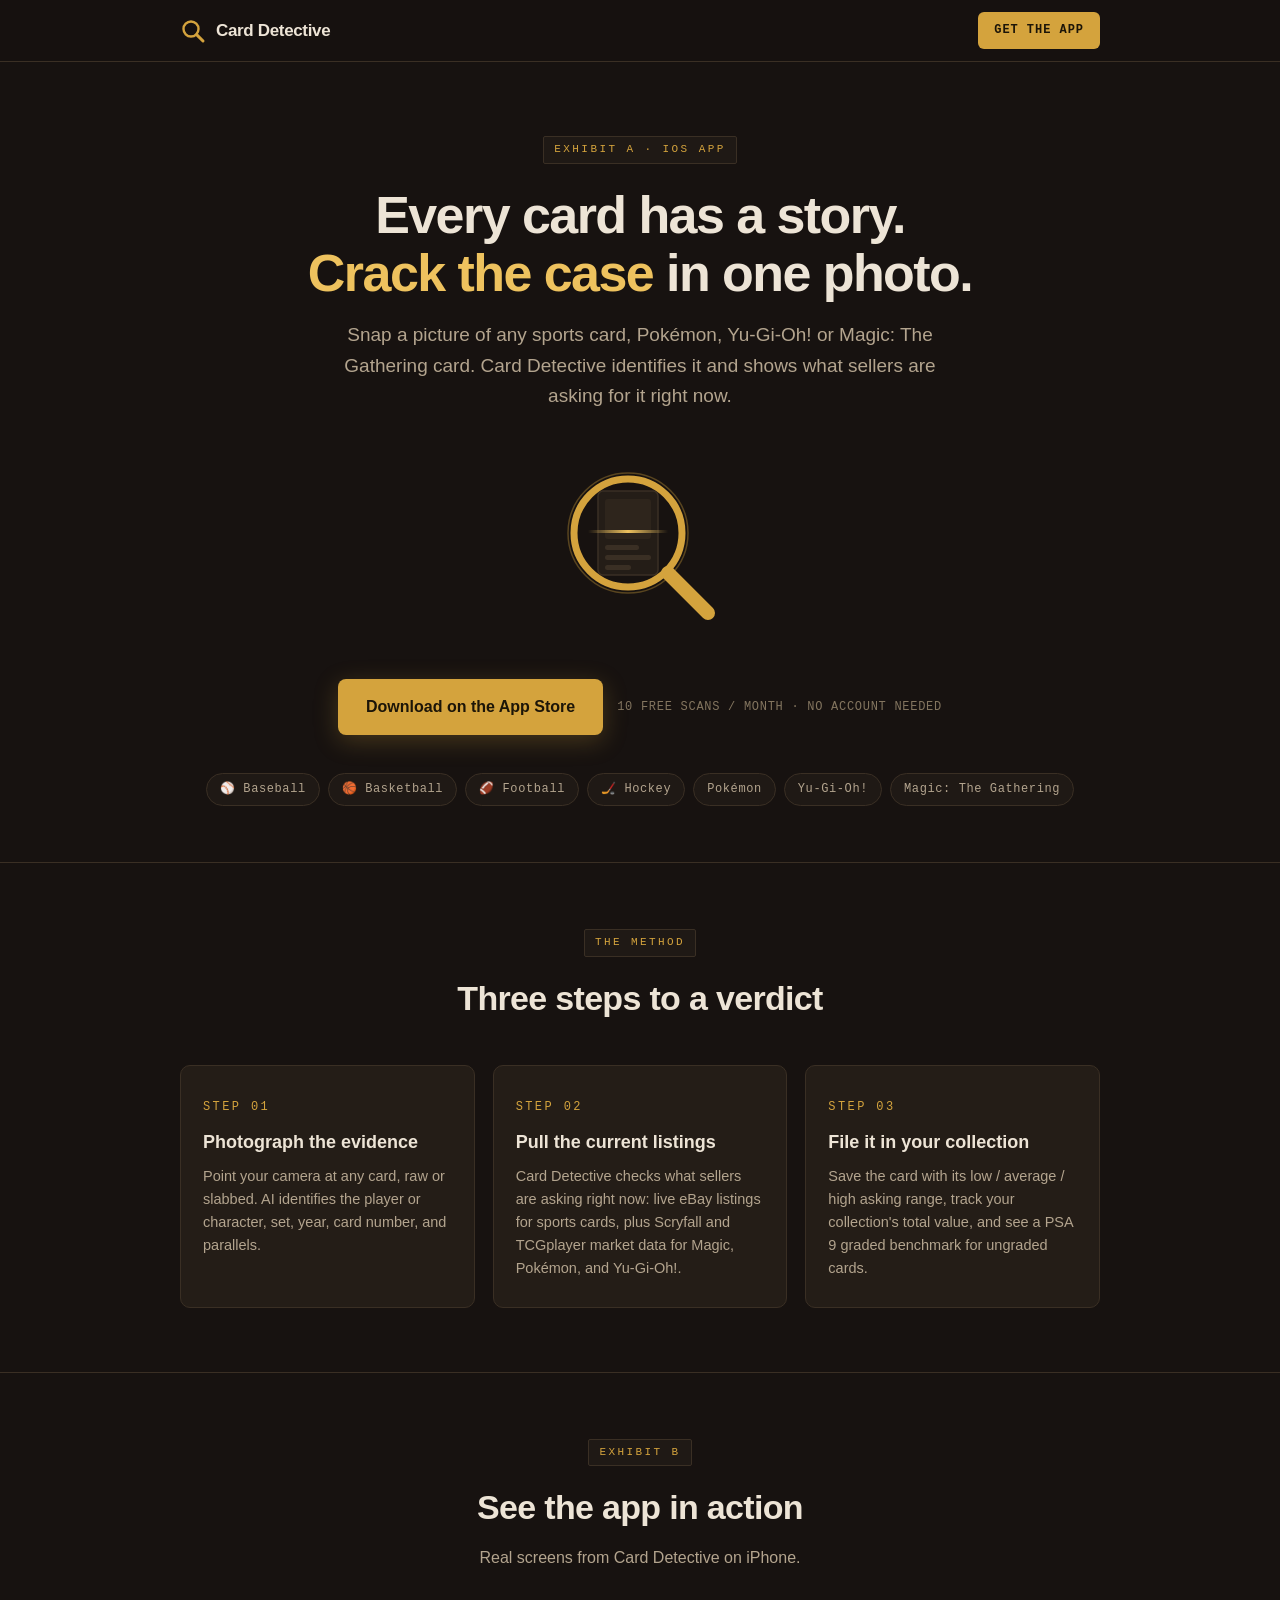
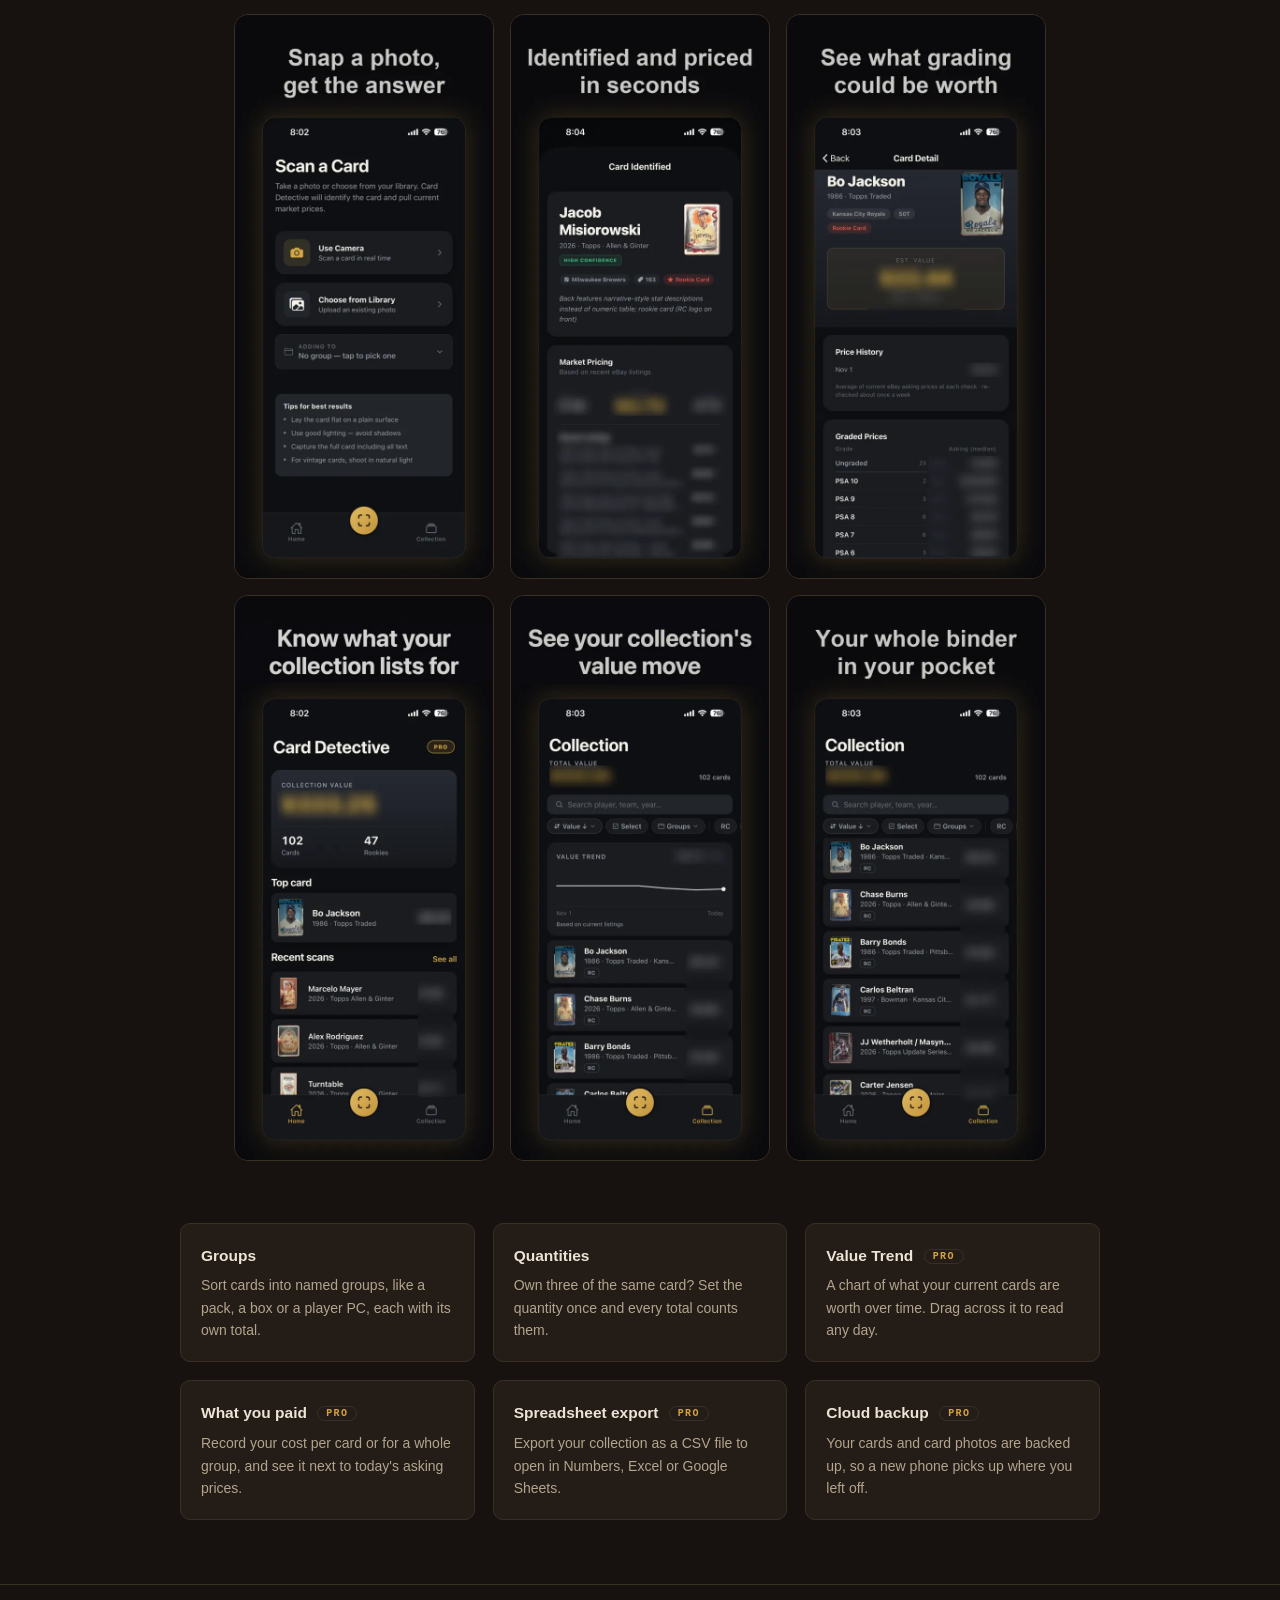
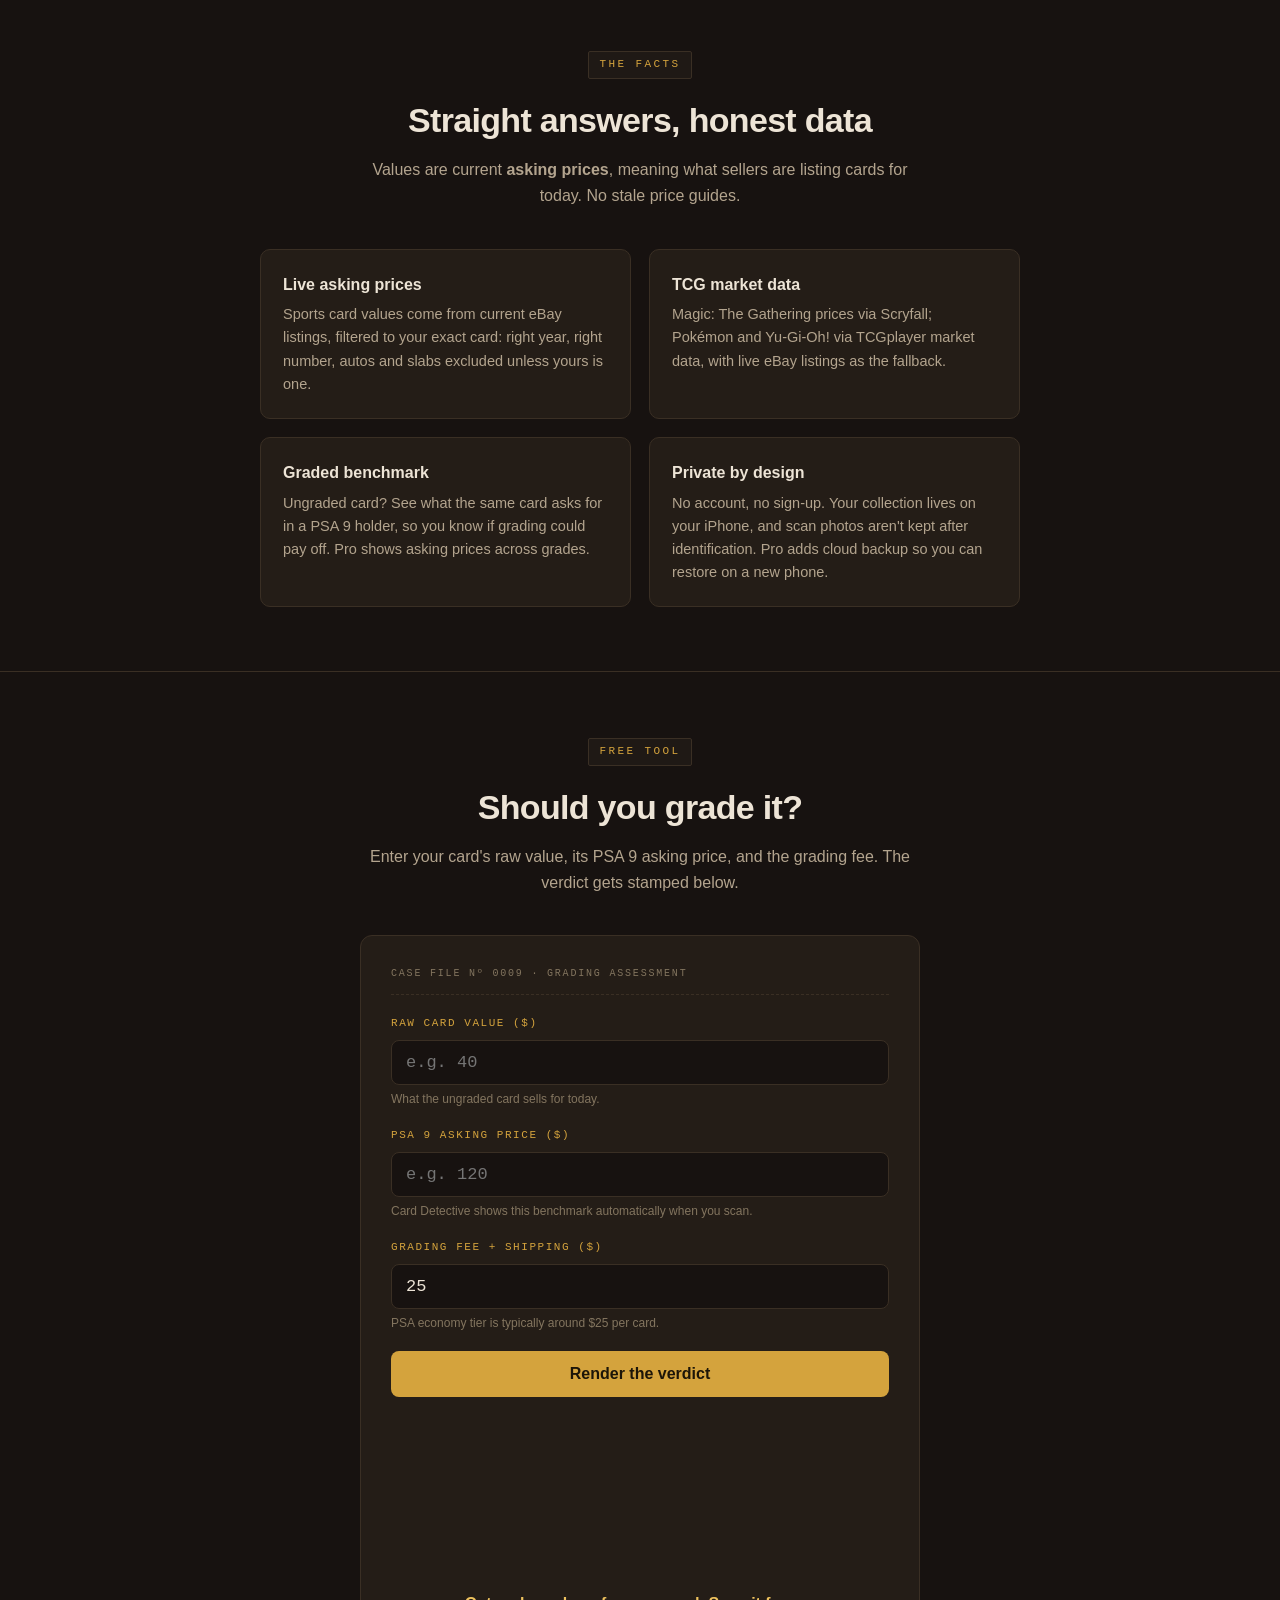
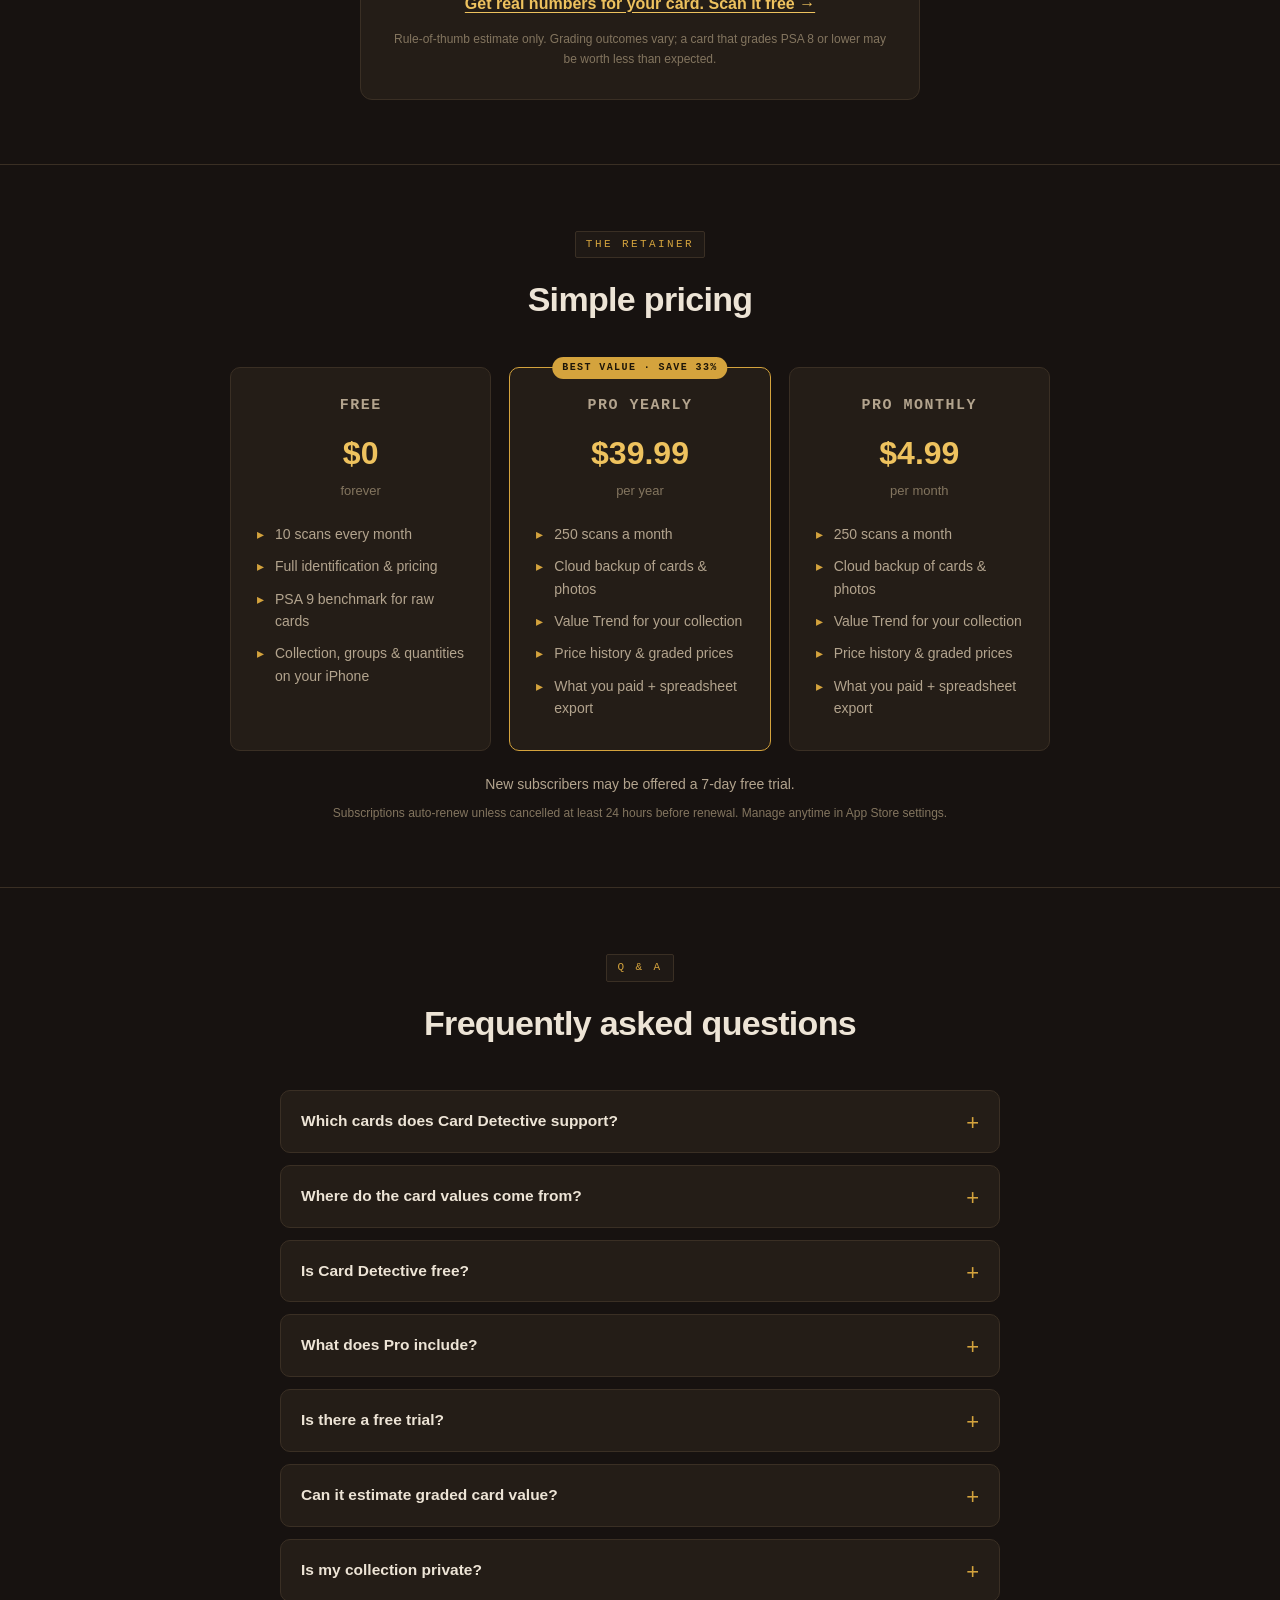
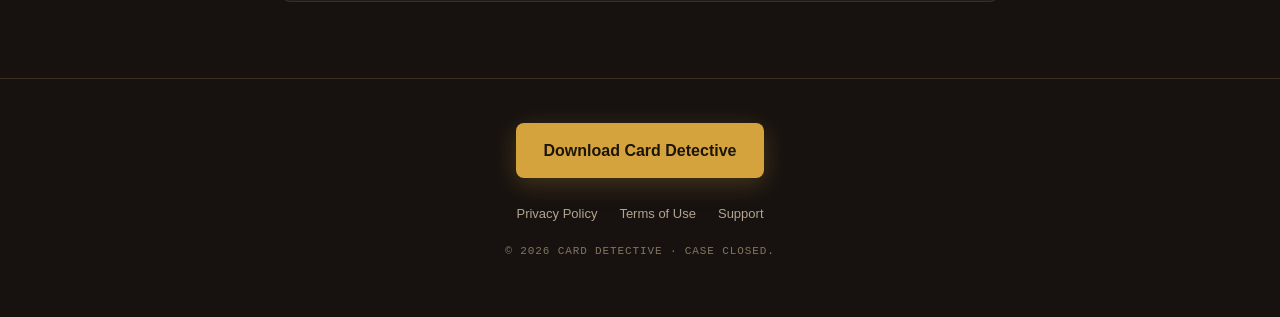
==== index.html @ 96370fd0 "Move to carddetective.app: CNAME, robots.txt, sitemap, support + privacy pages under /support/ and /" ====
<!DOCTYPE html>
<html lang="en">
<head>
<meta charset="UTF-8">
<meta name="viewport" content="width=device-width, initial-scale=1.0">
<title>Card Detective: Scan &amp; Price Sports Cards, Pokémon, Yu-Gi-Oh! &amp; Magic | iOS</title>
<meta name="description" content="Card Detective identifies baseball, basketball, football, hockey, Pokémon, Yu-Gi-Oh! and Magic: The Gathering cards from one photo and shows current eBay asking prices. 10 free scans a month on iOS.">
<link rel="canonical" href="https://carddetective.app/">
<meta name="apple-itunes-app" content="app-id=6766113008">
<meta name="theme-color" content="#171210">
<link rel="icon" href="favicon.svg" type="image/svg+xml">
<link rel="apple-touch-icon" href="apple-touch-icon.png">

<meta property="og:type" content="website">
<meta property="og:title" content="Card Detective: Every card has a story. Crack the case.">
<meta property="og:description" content="Snap a photo. Identify the card. See current asking prices from live eBay listings for sports cards, Pokémon, Yu-Gi-Oh! and Magic: The Gathering.">
<meta property="og:url" content="https://carddetective.app/">
<meta property="og:site_name" content="Card Detective">
<meta property="og:image" content="https://carddetective.app/og.png">
<meta property="og:image:width" content="1200">
<meta property="og:image:height" content="630">
<meta property="og:image:alt" content="Card Detective: snap a card, see what it's worth">
<meta name="twitter:card" content="summary_large_image">
<meta name="twitter:image" content="https://carddetective.app/og.png">
<meta name="twitter:title" content="Card Detective: Scan &amp; Price Trading Cards on iOS">
<meta name="twitter:description" content="Identify sports cards, Pokémon, Yu-Gi-Oh! and Magic cards from a photo and see current eBay asking prices. 10 free scans a month.">
<meta name="twitter:url" content="https://carddetective.app/">

<script type="application/ld+json">
{
  "@context": "https://schema.org",
  "@type": "MobileApplication",
  "name": "Card Detective",
  "operatingSystem": "iOS 15.1 or later",
  "applicationCategory": "UtilitiesApplication",
  "image": "https://carddetective.app/og.png",
  "screenshot": [
    "https://carddetective.app/img/scan.webp",
    "https://carddetective.app/img/result.webp",
    "https://carddetective.app/img/collection.webp"
  ],
  "description": "Card Detective identifies sports cards (baseball, basketball, football, hockey), Pokémon, Yu-Gi-Oh! and Magic: The Gathering cards from a photo and shows current asking prices from live eBay listings and TCG market data.",
  "url": "https://carddetective.app/",
  "installUrl": "https://apps.apple.com/app/apple-store/id6766113008",
  "offers": [
    {
      "@type": "Offer",
      "name": "Free",
      "price": "0",
      "priceCurrency": "USD",
      "description": "10 free card scans every month"
    },
    {
      "@type": "Offer",
      "name": "Card Detective Pro Monthly",
      "price": "4.99",
      "priceCurrency": "USD",
      "description": "250 scans a month, cloud backup, Value Trend, price history and graded prices, price paid tracking and spreadsheet export"
    },
    {
      "@type": "Offer",
      "name": "Card Detective Pro Yearly",
      "price": "39.99",
      "priceCurrency": "USD",
      "description": "250 scans a month, cloud backup, Value Trend, price history and graded prices, price paid tracking and spreadsheet export"
    }
  ]
}
</script>
<script type="application/ld+json">
{
  "@context": "https://schema.org",
  "@type": "FAQPage",
  "mainEntity": [
    {
      "@type": "Question",
      "name": "Which cards does Card Detective support?",
      "acceptedAnswer": {
        "@type": "Answer",
        "text": "Card Detective identifies baseball, basketball, football, and hockey cards, plus Pokémon, Yu-Gi-Oh!, and Magic: The Gathering."
      }
    },
    {
      "@type": "Question",
      "name": "Where do the card values come from?",
      "acceptedAnswer": {
        "@type": "Answer",
        "text": "Values are based on current asking prices, not sold prices. Sports cards are priced from live eBay listings. Magic: The Gathering uses Scryfall market data, and Pokémon and Yu-Gi-Oh! use TCGplayer market data, with eBay listings as the fallback."
      }
    },
    {
      "@type": "Question",
      "name": "Is Card Detective free?",
      "acceptedAnswer": {
        "@type": "Answer",
        "text": "Yes. Card Detective is free to download and includes 10 scans every month, with no account needed. Card Detective Pro is $4.99/month or $39.99/year."
      }
    },
    {
      "@type": "Question",
      "name": "What does Pro include?",
      "acceptedAnswer": {
        "@type": "Answer",
        "text": "250 scans a month, cloud backup of your collection and card photos, a Value Trend chart for your collection, price history and graded prices for each card, tracking what you paid, and exporting your collection as a spreadsheet."
      }
    },
    {
      "@type": "Question",
      "name": "Is there a free trial?",
      "acceptedAnswer": {
        "@type": "Answer",
        "text": "New subscribers may be offered a 7-day free trial of Pro. If you're eligible, the upgrade screen shows it. Cancel before the trial ends and you won't be charged."
      }
    },
    {
      "@type": "Question",
      "name": "Can it estimate graded card value?",
      "acceptedAnswer": {
        "@type": "Answer",
        "text": "Yes. For ungraded cards, Card Detective also shows a PSA 9 graded benchmark based on current eBay asking prices for the same card in a PSA 9 holder, so you can judge whether grading is worth it."
      }
    },
    {
      "@type": "Question",
      "name": "Is my collection private?",
      "acceptedAnswer": {
        "@type": "Answer",
        "text": "There's no account or sign-up, and your collection is stored on your iPhone. Photos you scan are sent to our server to identify the card and aren't kept afterwards, unless you back up your collection with Pro."
      }
    }
  ]
}
</script>

<style>
  :root {
    --bg: #171210;
    --bg-raised: #1f1915;
    --bg-card: #241d17;
    --border: #3a2f24;
    --ink: #ede4d6;
    --ink-dim: #b3a48e;
    --ink-mute: #83755f;
    --gold: #d4a33d;
    --gold-bright: #eec25e;
    --gold-dim: rgba(212, 163, 61, 0.14);
    --red-stamp: #c8503c;
    --green-stamp: #6fae6a;
    --mono: "SF Mono", "Menlo", "Consolas", "Liberation Mono", monospace;
    --serifish: -apple-system, BlinkMacSystemFont, "Segoe UI", Roboto, Helvetica, Arial, sans-serif;
  }
  * { margin: 0; padding: 0; box-sizing: border-box; }
  html { scroll-behavior: smooth; }
  @media (prefers-reduced-motion: reduce) {
    html { scroll-behavior: auto; }
    *, *::before, *::after { animation: none !important; transition: none !important; }
  }
  body {
    background: var(--bg);
    color: var(--ink);
    font-family: var(--serifish);
    line-height: 1.6;
    -webkit-font-smoothing: antialiased;
  }
  a:focus-visible, button:focus-visible, input:focus-visible, select:focus-visible {
    outline: 3px solid var(--gold-bright);
    outline-offset: 3px;
    border-radius: 4px;
  }
  .wrap { max-width: 960px; margin: 0 auto; padding: 0 20px; }

  /* ── Evidence tags (monospace labels) ── */
  .evidence-tag {
    font-family: var(--mono);
    font-size: 11px;
    letter-spacing: 0.22em;
    text-transform: uppercase;
    color: var(--gold);
    border: 1px solid var(--border);
    background: var(--bg-raised);
    padding: 4px 10px;
    display: inline-block;
    border-radius: 2px;
  }

  /* ── Nav ── */
  nav {
    position: sticky; top: 0; z-index: 50;
    background: rgba(23, 18, 16, 0.92);
    backdrop-filter: blur(8px);
    border-bottom: 1px solid var(--border);
  }
  .nav-inner { display: flex; align-items: center; justify-content: space-between; padding: 12px 20px; max-width: 960px; margin: 0 auto; }
  .brand { display: flex; align-items: center; gap: 10px; font-weight: 800; letter-spacing: -0.02em; color: var(--ink); text-decoration: none; font-size: 17px; }
  .brand svg { flex: none; }
  .nav-cta {
    font-family: var(--mono); font-size: 12px; letter-spacing: 0.08em;
    background: var(--gold); color: #1c1508; text-decoration: none;
    padding: 9px 16px; border-radius: 6px; font-weight: 700;
  }
  .nav-cta:hover { background: var(--gold-bright); }

  /* ── Hero ── */
  header.hero { padding: 72px 0 56px; text-align: center; position: relative; overflow: hidden; }
  .hero .evidence-tag { margin-bottom: 22px; }
  .hero h1 {
    font-size: clamp(30px, 5.5vw, 52px);
    font-weight: 800; letter-spacing: -0.03em; line-height: 1.12;
    max-width: 720px; margin: 0 auto 18px;
  }
  .hero h1 em { font-style: normal; color: var(--gold-bright); }
  .hero p.lede { color: var(--ink-dim); font-size: clamp(16px, 2.2vw, 19px); max-width: 620px; margin: 0 auto 34px; }

  /* Magnifier + scan-line */
  .magnifier { margin: 8px auto 34px; width: 200px; height: 200px; position: relative; }
  .scan-line { animation: scan 2.6s ease-in-out infinite; }
  @keyframes scan {
    0%, 100% { transform: translateY(-38px); opacity: 0.35; }
    50%      { transform: translateY(38px);  opacity: 1; }
  }

  .cta-row { display: flex; gap: 14px; justify-content: center; flex-wrap: wrap; align-items: center; }
  .btn-primary {
    background: var(--gold); color: #1c1508; text-decoration: none; font-weight: 800;
    padding: 15px 28px; border-radius: 8px; font-size: 16px;
    box-shadow: 0 6px 24px rgba(212, 163, 61, 0.25);
  }
  .btn-primary:hover { background: var(--gold-bright); }
  .free-note { font-family: var(--mono); font-size: 12px; color: var(--ink-mute); letter-spacing: 0.06em; }

  /* Coverage chips */
  .chips { display: flex; flex-wrap: wrap; gap: 8px; justify-content: center; margin-top: 38px; }
  .chip {
    font-family: var(--mono); font-size: 12px; letter-spacing: 0.05em;
    color: var(--ink-dim); border: 1px solid var(--border); background: var(--bg-raised);
    padding: 6px 13px; border-radius: 999px;
  }

  /* ── Sections ── */
  section { padding: 64px 0; border-top: 1px solid var(--border); }
  .sec-head { text-align: center; margin-bottom: 40px; }
  .sec-head h2 { font-size: clamp(24px, 3.6vw, 34px); letter-spacing: -0.02em; font-weight: 800; margin-top: 14px; }
  .sec-head p { color: var(--ink-dim); max-width: 560px; margin: 10px auto 0; }

  .steps { display: grid; grid-template-columns: repeat(3, 1fr); gap: 18px; }
  .step {
    background: var(--bg-card); border: 1px solid var(--border); border-radius: 10px; padding: 26px 22px;
  }
  .step .num { font-family: var(--mono); color: var(--gold); font-size: 12px; letter-spacing: 0.2em; }
  .step h3 { margin: 10px 0 8px; font-size: 18px; }
  .step p { color: var(--ink-dim); font-size: 14.5px; }
  @media (max-width: 720px) { .steps { grid-template-columns: 1fr; } }

  .facts { display: grid; grid-template-columns: repeat(2, 1fr); gap: 18px; max-width: 760px; margin: 0 auto; }
  .fact { background: var(--bg-card); border: 1px solid var(--border); border-radius: 10px; padding: 22px; }
  .fact h3 { font-size: 16px; margin-bottom: 6px; }
  .fact p { color: var(--ink-dim); font-size: 14.5px; }
  @media (max-width: 640px) { .facts { grid-template-columns: 1fr; } }

  /* ── Calculator ── */
  .calc {
    max-width: 560px; margin: 0 auto; background: var(--bg-card);
    border: 1px solid var(--border); border-radius: 12px; padding: 30px;
    position: relative;
  }
  .calc::before {
    content: "CASE FILE Nº 0009 · GRADING ASSESSMENT";
    font-family: var(--mono); font-size: 10px; letter-spacing: 0.18em; color: var(--ink-mute);
    display: block; margin-bottom: 20px; border-bottom: 1px dashed var(--border); padding-bottom: 12px;
  }
  .field { margin-bottom: 18px; }
  .field label { display: block; font-family: var(--mono); font-size: 11px; letter-spacing: 0.14em; text-transform: uppercase; color: var(--gold); margin-bottom: 7px; }
  .field input {
    width: 100%; background: var(--bg); border: 1px solid var(--border); color: var(--ink);
    font-size: 17px; padding: 12px 14px; border-radius: 8px; font-family: var(--mono);
  }
  .field .hint { font-size: 12px; color: var(--ink-mute); margin-top: 5px; }
  .calc button {
    width: 100%; background: var(--gold); color: #1c1508; border: none; font-weight: 800;
    font-size: 16px; padding: 14px; border-radius: 8px; cursor: pointer; font-family: var(--serifish);
  }
  .calc button:hover { background: var(--gold-bright); }

  /* Stamped verdict */
  .verdict-zone { min-height: 150px; display: flex; flex-direction: column; align-items: center; justify-content: center; margin-top: 22px; }
  .stamp {
    font-family: var(--mono); font-weight: 700; text-transform: uppercase; letter-spacing: 0.14em;
    font-size: clamp(20px, 4vw, 28px); padding: 12px 26px;
    border: 4px double currentColor; border-radius: 6px;
    transform: rotate(-6deg);
    animation: stamp-in 0.28s cubic-bezier(0.2, 1.6, 0.4, 1) both;
    mix-blend-mode: screen;
  }
  @keyframes stamp-in {
    from { transform: rotate(-6deg) scale(2.4); opacity: 0; }
    to   { transform: rotate(-6deg) scale(1);   opacity: 1; }
  }
  .stamp.grade   { color: var(--green-stamp); }
  .stamp.skip    { color: var(--red-stamp); }
  .stamp.tossup  { color: var(--gold-bright); }
  .verdict-detail { margin-top: 16px; color: var(--ink-dim); font-size: 14px; text-align: center; max-width: 400px; }
  .calc-cta { margin-top: 22px; text-align: center; }
  .calc-cta a { color: var(--gold-bright); font-weight: 700; text-decoration: underline; text-underline-offset: 3px; }
  .calc-note { font-size: 12px; color: var(--ink-mute); text-align: center; margin-top: 14px; }

  /* ── Pricing ── */
  .plans { display: grid; grid-template-columns: repeat(3, 1fr); gap: 18px; max-width: 820px; margin: 0 auto; }
  .plan { background: var(--bg-card); border: 1px solid var(--border); border-radius: 10px; padding: 26px 22px; text-align: center; position: relative; }
  .plan.best { border-color: var(--gold); }
  .plan .badge {
    position: absolute; top: -11px; left: 50%; transform: translateX(-50%);
    background: var(--gold); color: #1c1508; font-family: var(--mono); font-size: 10px; font-weight: 700;
    letter-spacing: 0.14em; padding: 3px 10px; border-radius: 999px; white-space: nowrap;
  }
  .plan h3 { font-size: 15px; font-family: var(--mono); letter-spacing: 0.1em; text-transform: uppercase; color: var(--ink-dim); }
  .plan .price { font-size: 32px; font-weight: 800; color: var(--gold-bright); margin: 10px 0 2px; }
  .plan .per { color: var(--ink-mute); font-size: 13px; }
  .plan ul { list-style: none; margin-top: 16px; text-align: left; }
  .plan li { color: var(--ink-dim); font-size: 14px; padding: 5px 0 5px 22px; position: relative; }
  .plan li::before { content: "▸"; color: var(--gold); position: absolute; left: 4px; }
  @media (max-width: 720px) { .plans { grid-template-columns: 1fr; } }
  .pricing-legal { text-align: center; color: var(--ink-mute); font-size: 12px; margin-top: 22px; }

  /* ── FAQ ── */
  .faq { max-width: 720px; margin: 0 auto; }
  .faq details { border: 1px solid var(--border); background: var(--bg-card); border-radius: 10px; margin-bottom: 12px; }
  .faq summary { cursor: pointer; padding: 18px 20px; font-weight: 700; font-size: 15.5px; list-style: none; position: relative; padding-right: 44px; }
  .faq summary::-webkit-details-marker { display: none; }
  .faq summary::after { content: "+"; position: absolute; right: 20px; top: 14px; color: var(--gold); font-size: 22px; font-weight: 400; }
  .faq details[open] summary::after { content: "–"; }
  .faq .a { padding: 0 20px 18px; color: var(--ink-dim); font-size: 14.5px; }

  /* ── Screenshots ── */
  .shots {
    display: flex; gap: 16px; overflow-x: auto; scroll-snap-type: x mandatory;
    padding: 4px 20px 18px; margin: 0 -20px; -webkit-overflow-scrolling: touch;
  }
  .shots figure { flex: 0 0 auto; width: 220px; scroll-snap-align: center; margin: 0; }
  .shots img { width: 220px; height: auto; aspect-ratio: 552 / 1200; display: block; border-radius: 14px; border: 1px solid var(--border); background: #0a0a0d; }
  @media (min-width: 960px) { .shots { justify-content: center; flex-wrap: wrap; overflow: visible; } .shots figure { width: 260px; } .shots img { width: 260px; } }
  .scroll-hint { text-align: center; font-family: var(--mono); font-size: 11px; color: var(--ink-mute); letter-spacing: 0.08em; margin-top: 4px; }
  @media (min-width: 960px) { .scroll-hint { display: none; } }

  .features { display: grid; grid-template-columns: repeat(3, 1fr); gap: 18px; margin-top: 44px; }
  .feature { background: var(--bg-card); border: 1px solid var(--border); border-radius: 10px; padding: 20px; }
  .feature h3 { font-size: 15.5px; margin-bottom: 6px; }
  .feature p { color: var(--ink-dim); font-size: 14px; }
  .feature .tier { font-family: var(--mono); font-size: 10px; letter-spacing: 0.14em; color: var(--gold); border: 1px solid var(--border); border-radius: 999px; padding: 1px 8px; margin-left: 6px; vertical-align: 2px; }
  @media (max-width: 820px) { .features { grid-template-columns: 1fr 1fr; } }
  @media (max-width: 560px) { .features { grid-template-columns: 1fr; } }

  /* ── Footer ── */
  footer { border-top: 1px solid var(--border); padding: 44px 0 56px; text-align: center; }
  footer .cta-row { margin-bottom: 26px; }
  .foot-links { display: flex; gap: 22px; justify-content: center; flex-wrap: wrap; margin-bottom: 18px; }
  .foot-links a { color: var(--ink-dim); font-size: 13px; text-decoration: none; }
  .foot-links a:hover { color: var(--gold-bright); text-decoration: underline; }
  .copyright { font-family: var(--mono); font-size: 11px; color: var(--ink-mute); letter-spacing: 0.08em; }
</style>
</head>
<body>

<nav aria-label="Main">
  <div class="nav-inner">
    <a class="brand" href="#top" aria-label="Card Detective home">
      <svg width="26" height="26" viewBox="0 0 26 26" fill="none" aria-hidden="true">
        <circle cx="11" cy="11" r="7.5" stroke="#d4a33d" stroke-width="2.4"/>
        <line x1="16.6" y1="16.6" x2="23" y2="23" stroke="#d4a33d" stroke-width="3" stroke-linecap="round"/>
      </svg>
      Card Detective
    </a>
    <a class="nav-cta" href="https://apps.apple.com/app/apple-store/id6766113008?pt=128860059&amp;ct=web_nav&amp;mt=8">GET THE APP</a>
  </div>
</nav>

<header class="hero" id="top">
  <div class="wrap">
    <span class="evidence-tag">Exhibit A · iOS App</span>
    <h1>Every card has a story.<br><em>Crack the case</em> in one photo.</h1>
    <p class="lede">Snap a picture of any sports card, Pokémon, Yu-Gi-Oh! or Magic: The Gathering card. Card Detective identifies it and shows what sellers are asking for it right now.</p>

    <div class="magnifier" role="img" aria-label="Gold magnifying glass scanning a trading card">
      <svg width="200" height="200" viewBox="0 0 200 200" fill="none" aria-hidden="true">
        <defs>
          <clipPath id="lens"><circle cx="88" cy="88" r="54"/></clipPath>
          <linearGradient id="scanGrad" x1="0" y1="0" x2="1" y2="0">
            <stop offset="0" stop-color="#eec25e" stop-opacity="0"/>
            <stop offset="0.5" stop-color="#eec25e"/>
            <stop offset="1" stop-color="#eec25e" stop-opacity="0"/>
          </linearGradient>
        </defs>
        <!-- card silhouette inside lens -->
        <g clip-path="url(#lens)">
          <rect x="58" y="46" width="60" height="84" rx="5" fill="#241d17" stroke="#3a2f24" stroke-width="1.5"/>
          <rect x="65" y="54" width="46" height="40" rx="3" fill="#2e251c"/>
          <rect x="65" y="100" width="34" height="5" rx="2.5" fill="#3a2f24"/>
          <rect x="65" y="110" width="46" height="5" rx="2.5" fill="#3a2f24"/>
          <rect x="65" y="120" width="26" height="5" rx="2.5" fill="#3a2f24"/>
          <!-- animated scan line -->
          <g class="scan-line"><rect x="48" y="85" width="80" height="3" fill="url(#scanGrad)"/></g>
        </g>
        <!-- lens ring + handle -->
        <circle cx="88" cy="88" r="54" stroke="#d4a33d" stroke-width="7"/>
        <circle cx="88" cy="88" r="60" stroke="#d4a33d" stroke-width="1.5" opacity="0.35"/>
        <line x1="128" y1="128" x2="168" y2="168" stroke="#d4a33d" stroke-width="14" stroke-linecap="round"/>
      </svg>
    </div>

    <div class="cta-row">
      <a class="btn-primary" href="https://apps.apple.com/app/apple-store/id6766113008?pt=128860059&amp;ct=web_hero&amp;mt=8">Download on the App Store</a>
      <span class="free-note">10 FREE SCANS / MONTH · NO ACCOUNT NEEDED</span>
    </div>

    <div class="chips" aria-label="Supported card types">
      <span class="chip">⚾ Baseball</span>
      <span class="chip">🏀 Basketball</span>
      <span class="chip">🏈 Football</span>
      <span class="chip">🏒 Hockey</span>
      <span class="chip">Pokémon</span>
      <span class="chip">Yu-Gi-Oh!</span>
      <span class="chip">Magic: The Gathering</span>
    </div>
  </div>
</header>

<section id="how" aria-labelledby="how-h">
  <div class="wrap">
    <div class="sec-head">
      <span class="evidence-tag">The Method</span>
      <h2 id="how-h">Three steps to a verdict</h2>
    </div>
    <div class="steps">
      <div class="step">
        <span class="num">STEP 01</span>
        <h3>Photograph the evidence</h3>
        <p>Point your camera at any card, raw or slabbed. AI identifies the player or character, set, year, card number, and parallels.</p>
      </div>
      <div class="step">
        <span class="num">STEP 02</span>
        <h3>Pull the current listings</h3>
        <p>Card Detective checks what sellers are asking right now: live eBay listings for sports cards, plus Scryfall and TCGplayer market data for Magic, Pokémon, and Yu-Gi-Oh!.</p>
      </div>
      <div class="step">
        <span class="num">STEP 03</span>
        <h3>File it in your collection</h3>
        <p>Save the card with its low / average / high asking range, track your collection's total value, and see a PSA 9 graded benchmark for ungraded cards.</p>
      </div>
    </div>
  </div>
</section>

<section id="app" aria-labelledby="app-h">
  <div class="wrap">
    <div class="sec-head">
      <span class="evidence-tag">Exhibit B</span>
      <h2 id="app-h">See the app in action</h2>
      <p>Real screens from Card Detective on iPhone.</p>
    </div>
    <div class="shots">
      <figure>
        <img src="img/scan.webp" width="552" height="1200" loading="lazy" decoding="async" alt="Card Detective camera screen: use camera or choose from library">
      </figure>
      <figure>
        <img src="img/result.webp" width="552" height="1200" loading="lazy" decoding="async" alt="Scan result showing the identified card with low, average and high asking prices">
      </figure>
      <figure>
        <img src="img/graded.webp" width="552" height="1200" loading="lazy" decoding="async" alt="Card detail with estimated value, price history and graded prices">
      </figure>
      <figure>
        <img src="img/home.webp" width="552" height="1200" loading="lazy" decoding="async" alt="Home screen with total collection value, top card and recent scans">
      </figure>
      <figure>
        <img src="img/value-trend.webp" width="552" height="1200" loading="lazy" decoding="async" alt="Collection screen with the Value Trend chart">
      </figure>
      <figure>
        <img src="img/collection.webp" width="552" height="1200" loading="lazy" decoding="async" alt="Collection list sorted by value with search and filter chips">
      </figure>
    </div>
    <p class="scroll-hint">SWIPE FOR MORE →</p>

    <div class="features">
      <div class="feature">
        <h3>Groups</h3>
        <p>Sort cards into named groups, like a pack, a box or a player PC, each with its own total.</p>
      </div>
      <div class="feature">
        <h3>Quantities</h3>
        <p>Own three of the same card? Set the quantity once and every total counts them.</p>
      </div>
      <div class="feature">
        <h3>Value Trend <span class="tier">PRO</span></h3>
        <p>A chart of what your current cards are worth over time. Drag across it to read any day.</p>
      </div>
      <div class="feature">
        <h3>What you paid <span class="tier">PRO</span></h3>
        <p>Record your cost per card or for a whole group, and see it next to today's asking prices.</p>
      </div>
      <div class="feature">
        <h3>Spreadsheet export <span class="tier">PRO</span></h3>
        <p>Export your collection as a CSV file to open in Numbers, Excel or Google Sheets.</p>
      </div>
      <div class="feature">
        <h3>Cloud backup <span class="tier">PRO</span></h3>
        <p>Your cards and card photos are backed up, so a new phone picks up where you left off.</p>
      </div>
    </div>
  </div>
</section>

<section id="evidence" aria-labelledby="ev-h">
  <div class="wrap">
    <div class="sec-head">
      <span class="evidence-tag">The Facts</span>
      <h2 id="ev-h">Straight answers, honest data</h2>
      <p>Values are current <strong>asking prices</strong>, meaning what sellers are listing cards for today. No stale price guides.</p>
    </div>
    <div class="facts">
      <div class="fact">
        <h3>Live asking prices</h3>
        <p>Sports card values come from current eBay listings, filtered to your exact card: right year, right number, autos and slabs excluded unless yours is one.</p>
      </div>
      <div class="fact">
        <h3>TCG market data</h3>
        <p>Magic: The Gathering prices via Scryfall; Pokémon and Yu-Gi-Oh! via TCGplayer market data, with live eBay listings as the fallback.</p>
      </div>
      <div class="fact">
        <h3>Graded benchmark</h3>
        <p>Ungraded card? See what the same card asks for in a PSA 9 holder, so you know if grading could pay off. Pro shows asking prices across grades.</p>
      </div>
      <div class="fact">
        <h3>Private by design</h3>
        <p>No account, no sign-up. Your collection lives on your iPhone, and scan photos aren't kept after identification. Pro adds cloud backup so you can restore on a new phone.</p>
      </div>
    </div>
  </div>
</section>

<section id="grade-tool" aria-labelledby="grade-h">
  <div class="wrap">
    <div class="sec-head">
      <span class="evidence-tag">Free Tool</span>
      <h2 id="grade-h">Should you grade it?</h2>
      <p>Enter your card's raw value, its PSA 9 asking price, and the grading fee. The verdict gets stamped below.</p>
    </div>
    <form class="calc" id="calcForm" novalidate>
      <div class="field">
        <label for="rawValue">Raw card value ($)</label>
        <input type="number" id="rawValue" inputmode="decimal" min="0" step="0.01" placeholder="e.g. 40" required>
        <p class="hint">What the ungraded card sells for today.</p>
      </div>
      <div class="field">
        <label for="gradedValue">PSA 9 asking price ($)</label>
        <input type="number" id="gradedValue" inputmode="decimal" min="0" step="0.01" placeholder="e.g. 120" required>
        <p class="hint">Card Detective shows this benchmark automatically when you scan.</p>
      </div>
      <div class="field">
        <label for="gradingCost">Grading fee + shipping ($)</label>
        <input type="number" id="gradingCost" inputmode="decimal" min="0" step="0.01" value="25">
        <p class="hint">PSA economy tier is typically around $25 per card.</p>
      </div>
      <button type="submit">Render the verdict</button>
      <div class="verdict-zone" id="verdictZone" aria-live="polite"></div>
      <div class="calc-cta">
        <a href="https://apps.apple.com/app/apple-store/id6766113008?pt=128860059&amp;ct=web_grade_tool&amp;mt=8">Get real numbers for your card. Scan it free →</a>
      </div>
      <p class="calc-note">Rule-of-thumb estimate only. Grading outcomes vary; a card that grades PSA 8 or lower may be worth less than expected.</p>
    </form>
  </div>
</section>

<section id="pricing" aria-labelledby="price-h">
  <div class="wrap">
    <div class="sec-head">
      <span class="evidence-tag">The Retainer</span>
      <h2 id="price-h">Simple pricing</h2>
    </div>
    <div class="plans">
      <div class="plan">
        <h3>Free</h3>
        <div class="price">$0</div>
        <div class="per">forever</div>
        <ul>
          <li>10 scans every month</li>
          <li>Full identification &amp; pricing</li>
          <li>PSA 9 benchmark for raw cards</li>
          <li>Collection, groups &amp; quantities on your iPhone</li>
        </ul>
      </div>
      <div class="plan best">
        <span class="badge">BEST VALUE · SAVE 33%</span>
        <h3>Pro Yearly</h3>
        <div class="price">$39.99</div>
        <div class="per">per year</div>
        <ul>
          <li>250 scans a month</li>
          <li>Cloud backup of cards &amp; photos</li>
          <li>Value Trend for your collection</li>
          <li>Price history &amp; graded prices</li>
          <li>What you paid + spreadsheet export</li>
        </ul>
      </div>
      <div class="plan">
        <h3>Pro Monthly</h3>
        <div class="price">$4.99</div>
        <div class="per">per month</div>
        <ul>
          <li>250 scans a month</li>
          <li>Cloud backup of cards &amp; photos</li>
          <li>Value Trend for your collection</li>
          <li>Price history &amp; graded prices</li>
          <li>What you paid + spreadsheet export</li>
        </ul>
      </div>
    </div>
    <p class="pricing-legal" style="color:var(--ink-dim);font-size:14px">New subscribers may be offered a 7-day free trial.</p>
    <p class="pricing-legal" style="margin-top:8px">Subscriptions auto-renew unless cancelled at least 24 hours before renewal. Manage anytime in App Store settings.</p>
  </div>
</section>

<section id="faq-sec" aria-labelledby="faq-h">
  <div class="wrap">
    <div class="sec-head">
      <span class="evidence-tag">Q &amp; A</span>
      <h2 id="faq-h">Frequently asked questions</h2>
    </div>
    <div class="faq">
      <details>
        <summary>Which cards does Card Detective support?</summary>
        <p class="a">Card Detective identifies baseball, basketball, football, and hockey cards, plus Pokémon, Yu-Gi-Oh!, and Magic: The Gathering.</p>
      </details>
      <details>
        <summary>Where do the card values come from?</summary>
        <p class="a">Values are based on current asking prices, not sold prices. Sports cards are priced from live eBay listings. Magic: The Gathering uses Scryfall market data, and Pokémon and Yu-Gi-Oh! use TCGplayer market data, with eBay listings as the fallback.</p>
      </details>
      <details>
        <summary>Is Card Detective free?</summary>
        <p class="a">Yes. Card Detective is free to download and includes 10 scans every month, with no account needed. Card Detective Pro is $4.99/month or $39.99/year.</p>
      </details>
      <details>
        <summary>What does Pro include?</summary>
        <p class="a">250 scans a month, cloud backup of your collection and card photos, a Value Trend chart for your collection, price history and graded prices for each card, tracking what you paid, and exporting your collection as a spreadsheet.</p>
      </details>
      <details>
        <summary>Is there a free trial?</summary>
        <p class="a">New subscribers may be offered a 7-day free trial of Pro. If you're eligible, the upgrade screen shows it. Cancel before the trial ends and you won't be charged.</p>
      </details>
      <details>
        <summary>Can it estimate graded card value?</summary>
        <p class="a">Yes. For ungraded cards, Card Detective also shows a PSA 9 graded benchmark based on current eBay asking prices for the same card in a PSA 9 holder, so you can judge whether grading is worth it.</p>
      </details>
      <details>
        <summary>Is my collection private?</summary>
        <p class="a">There's no account or sign-up, and your collection is stored on your iPhone. Photos you scan are sent to our server to identify the card and aren't kept afterwards, unless you back up your collection with Pro. Details are in the <a href="/privacy/" style="color:var(--gold-bright)">privacy policy</a>.</p>
      </details>
    </div>
  </div>
</section>

<footer>
  <div class="wrap">
    <div class="cta-row">
      <a class="btn-primary" href="https://apps.apple.com/app/apple-store/id6766113008?pt=128860059&amp;ct=web_footer&amp;mt=8">Download Card Detective</a>
    </div>
    <div class="foot-links">
      <a href="/privacy/">Privacy Policy</a>
      <a href="https://www.apple.com/legal/internet-services/itunes/dev/stdeula/">Terms of Use</a>
      <a href="/support/">Support</a>
    </div>
    <p class="copyright">© 2026 CARD DETECTIVE · CASE CLOSED.</p>
  </div>
</footer>

<script>
  // ── Config ──────────────────────────────────────────────────────────────
  const APP_STORE_ID = "6766113008"; // Card Detective App Store Connect app ID

  // ── "Should You Grade It?" calculator (fully client-side) ───────────────
  const form = document.getElementById("calcForm");
  const zone = document.getElementById("verdictZone");

  form.addEventListener("submit", function (e) {
    e.preventDefault();
    const raw = parseFloat(document.getElementById("rawValue").value);
    const graded = parseFloat(document.getElementById("gradedValue").value);
    const cost = parseFloat(document.getElementById("gradingCost").value) || 0;

    if (isNaN(raw) || isNaN(graded) || raw < 0 || graded < 0) {
      zone.innerHTML = '<p class="verdict-detail">Enter the raw value and the PSA 9 asking price to get a verdict.</p>';
      return;
    }

    // Net gain if the card comes back a PSA 9.
    const net = graded - cost - raw;
    const fmt = (n) => "$" + Math.abs(n).toFixed(2);

    let cls, label, detail;
    if (net >= Math.max(15, raw * 0.5)) {
      cls = "grade"; label = "Grade It";
      detail = "If it comes back a PSA 9, you'd be ahead about " + fmt(net) +
        " after the " + fmt(cost) + " fee. The math is on your side.";
    } else if (net > 0) {
      cls = "tossup"; label = "Toss-Up";
      detail = "A PSA 9 nets you only about " + fmt(net) + " after fees, and a lower grade likely puts you underwater. Grade it for the slab, not the profit.";
    } else {
      cls = "skip"; label = "Don't Grade";
      detail = "Even a PSA 9 leaves you about " + fmt(net) + " behind after the " + fmt(cost) + " fee. Keep it raw.";
    }

    zone.innerHTML =
      '<span class="stamp ' + cls + '">' + label + "</span>" +
      '<p class="verdict-detail">' + detail + "</p>";
  });
</script>

</body>
</html>
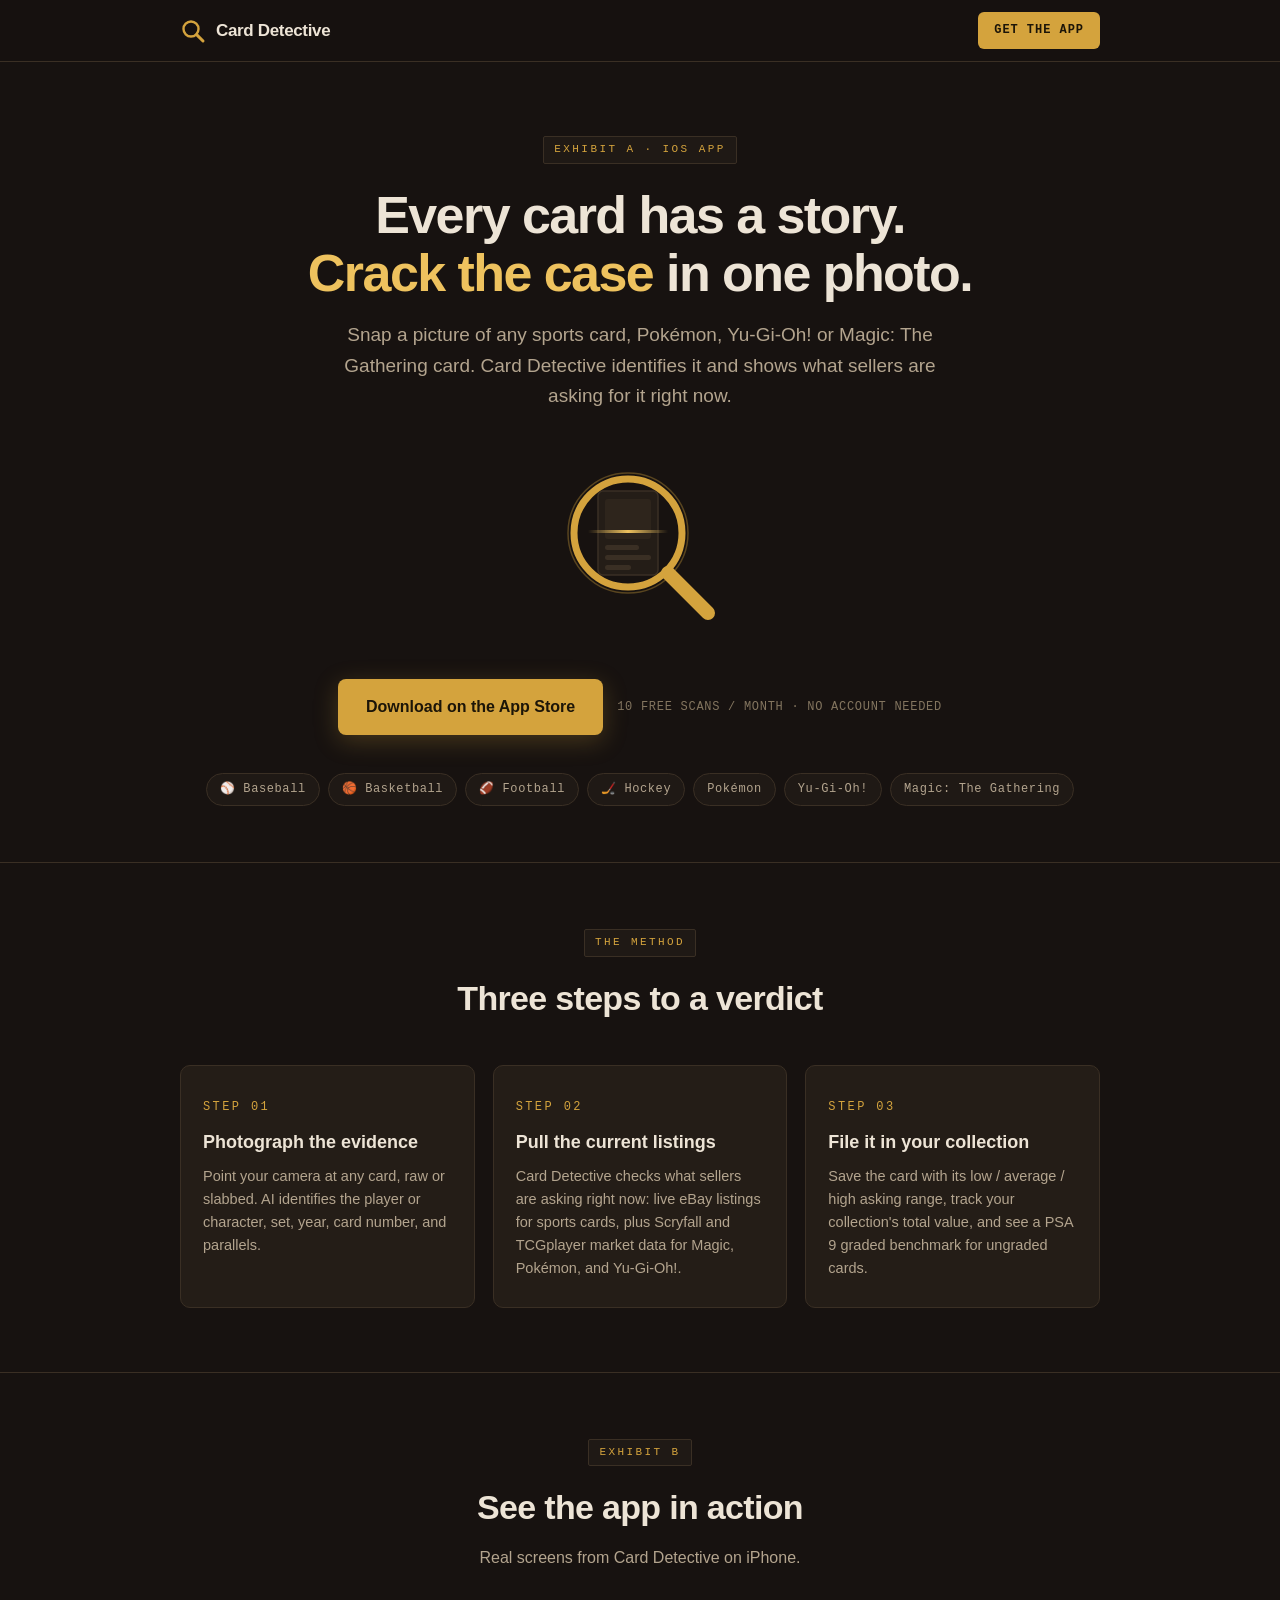
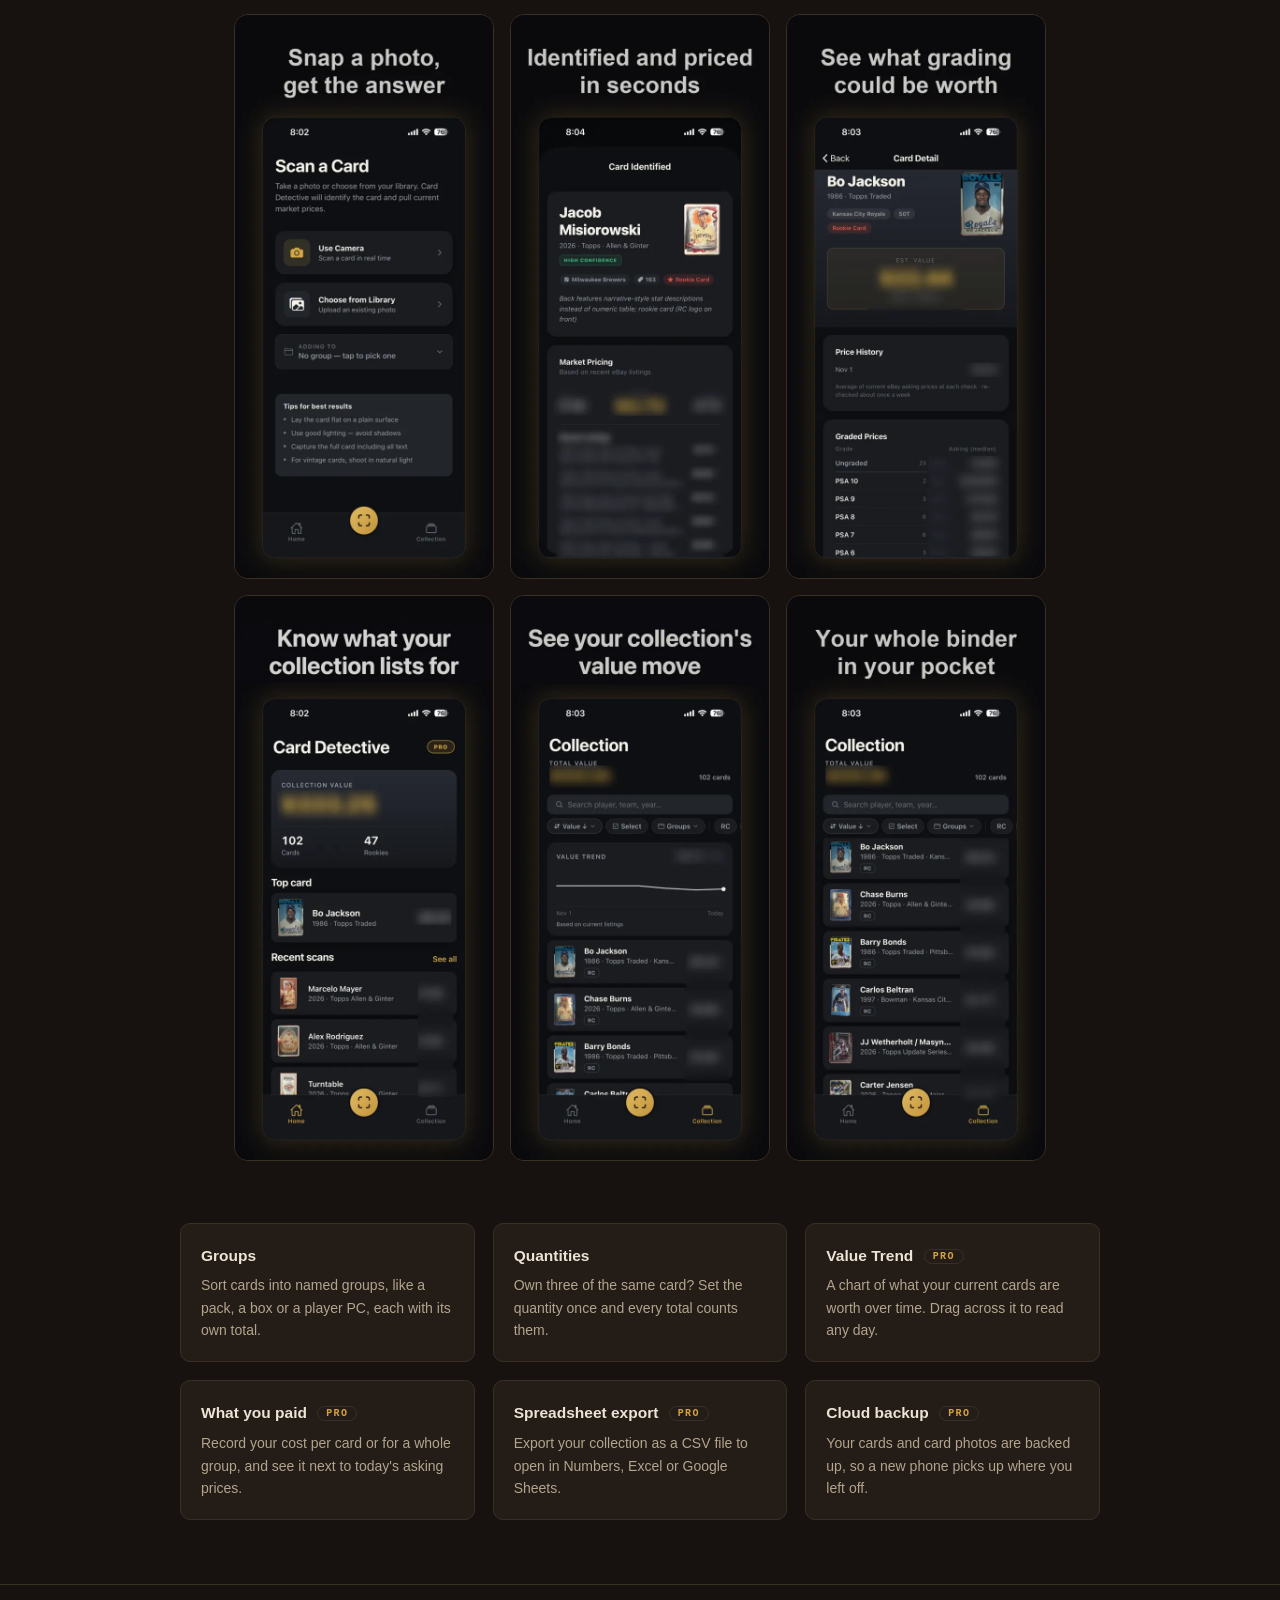
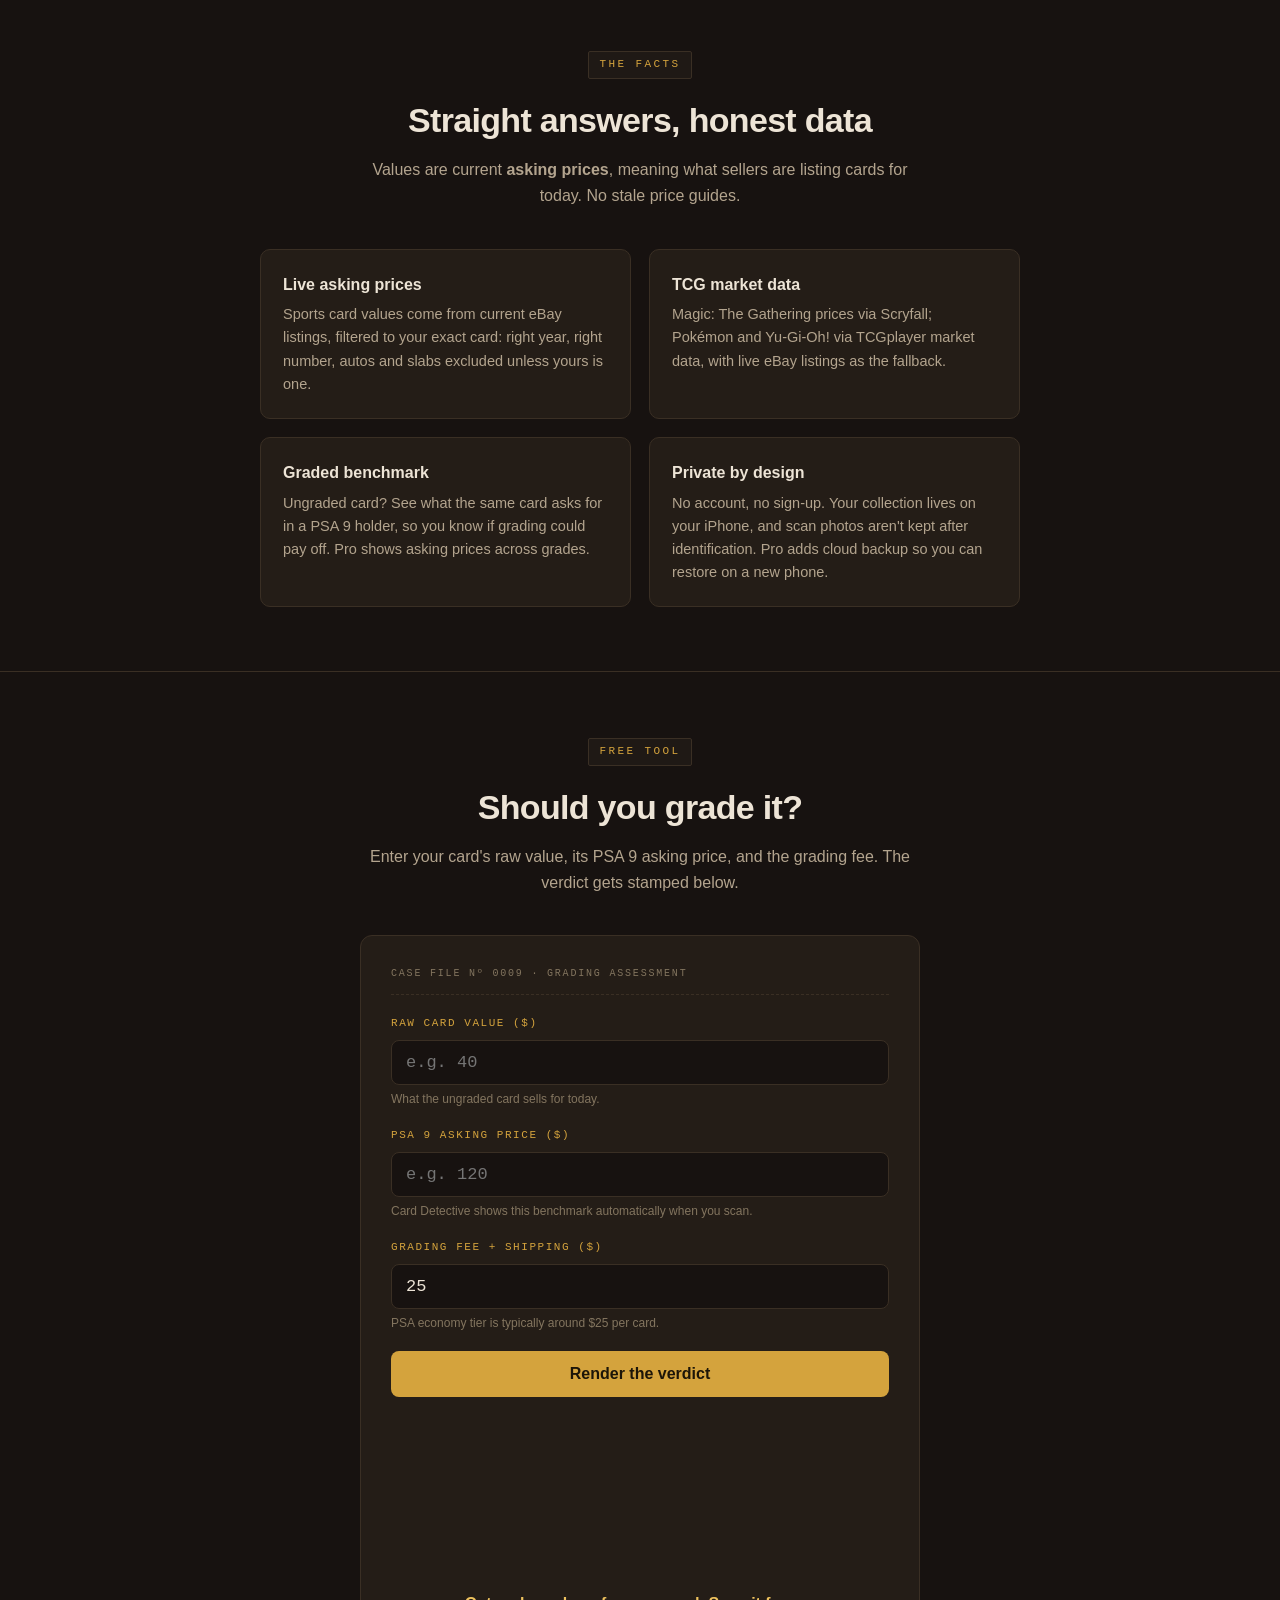
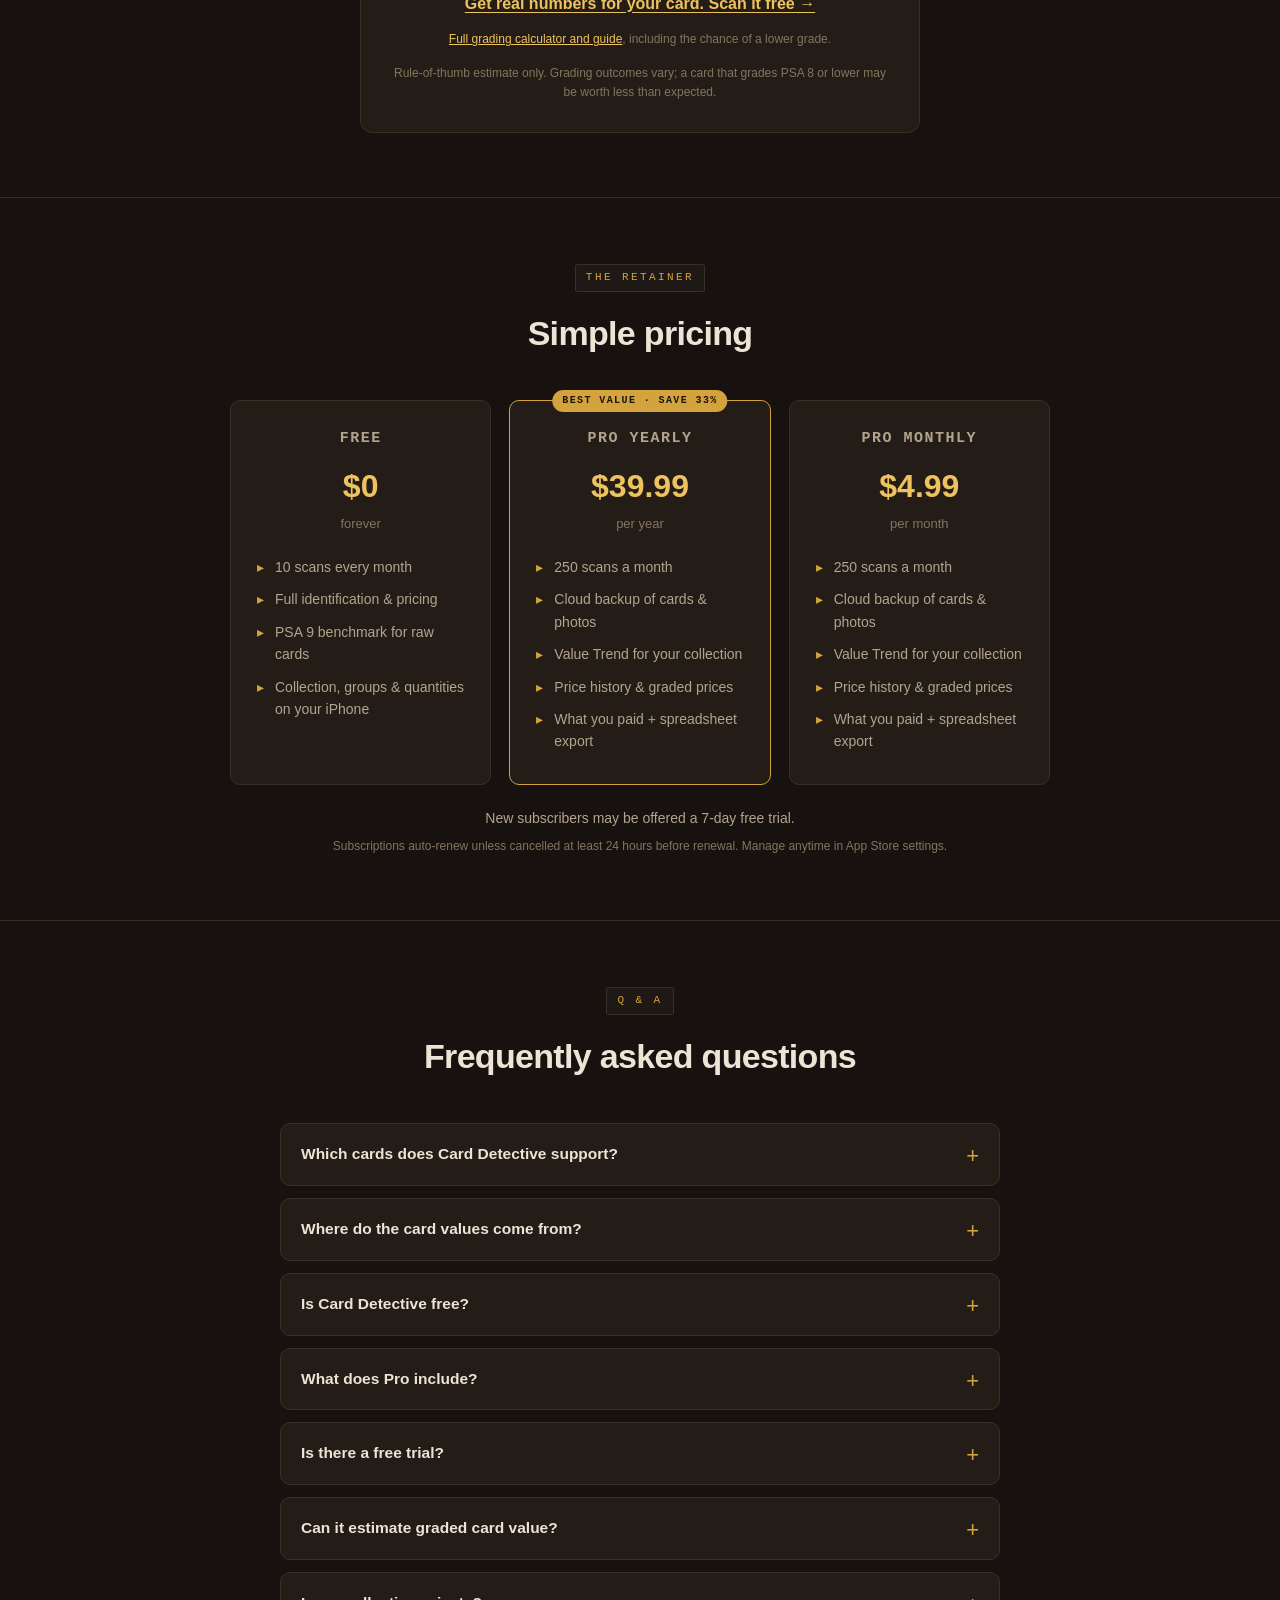
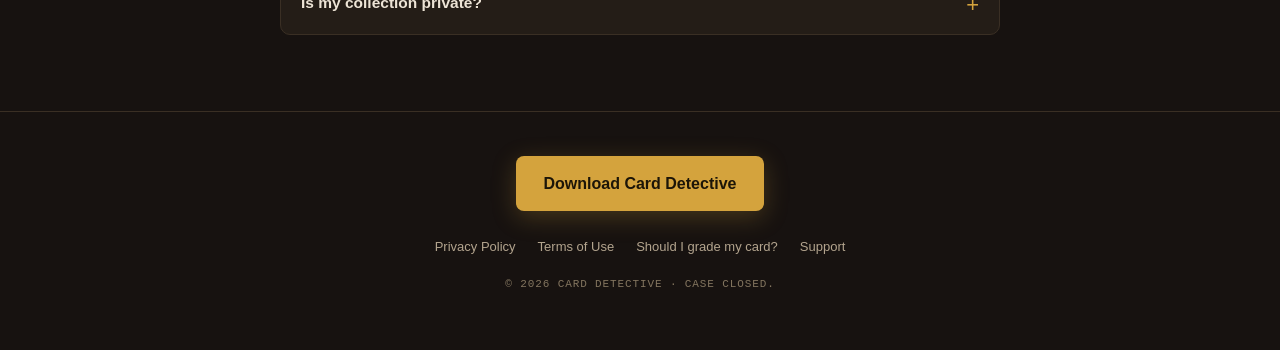
==== commit d7fa7dc4: "Should I grade my card? page: calculator with lower-grade risk, cost/condition guide, FAQ; linked fr" ====
--- a/index.html
+++ b/index.html
@@ -563,6 +563,7 @@
       <div class="calc-cta">
         <a href="https://apps.apple.com/app/apple-store/id6766113008?pt=128860059&amp;ct=web_grade_tool&amp;mt=8">Get real numbers for your card. Scan it free →</a>
       </div>
+      <p class="calc-note"><a href="/should-i-grade-my-card/" style="color:var(--gold-bright)">Full grading calculator and guide</a>, including the chance of a lower grade.</p>
       <p class="calc-note">Rule-of-thumb estimate only. Grading outcomes vary; a card that grades PSA 8 or lower may be worth less than expected.</p>
     </form>
   </div>
@@ -664,6 +665,7 @@
     <div class="foot-links">
       <a href="/privacy/">Privacy Policy</a>
       <a href="https://www.apple.com/legal/internet-services/itunes/dev/stdeula/">Terms of Use</a>
+      <a href="/should-i-grade-my-card/">Should I grade my card?</a>
       <a href="/support/">Support</a>
     </div>
     <p class="copyright">© 2026 CARD DETECTIVE · CASE CLOSED.</p>
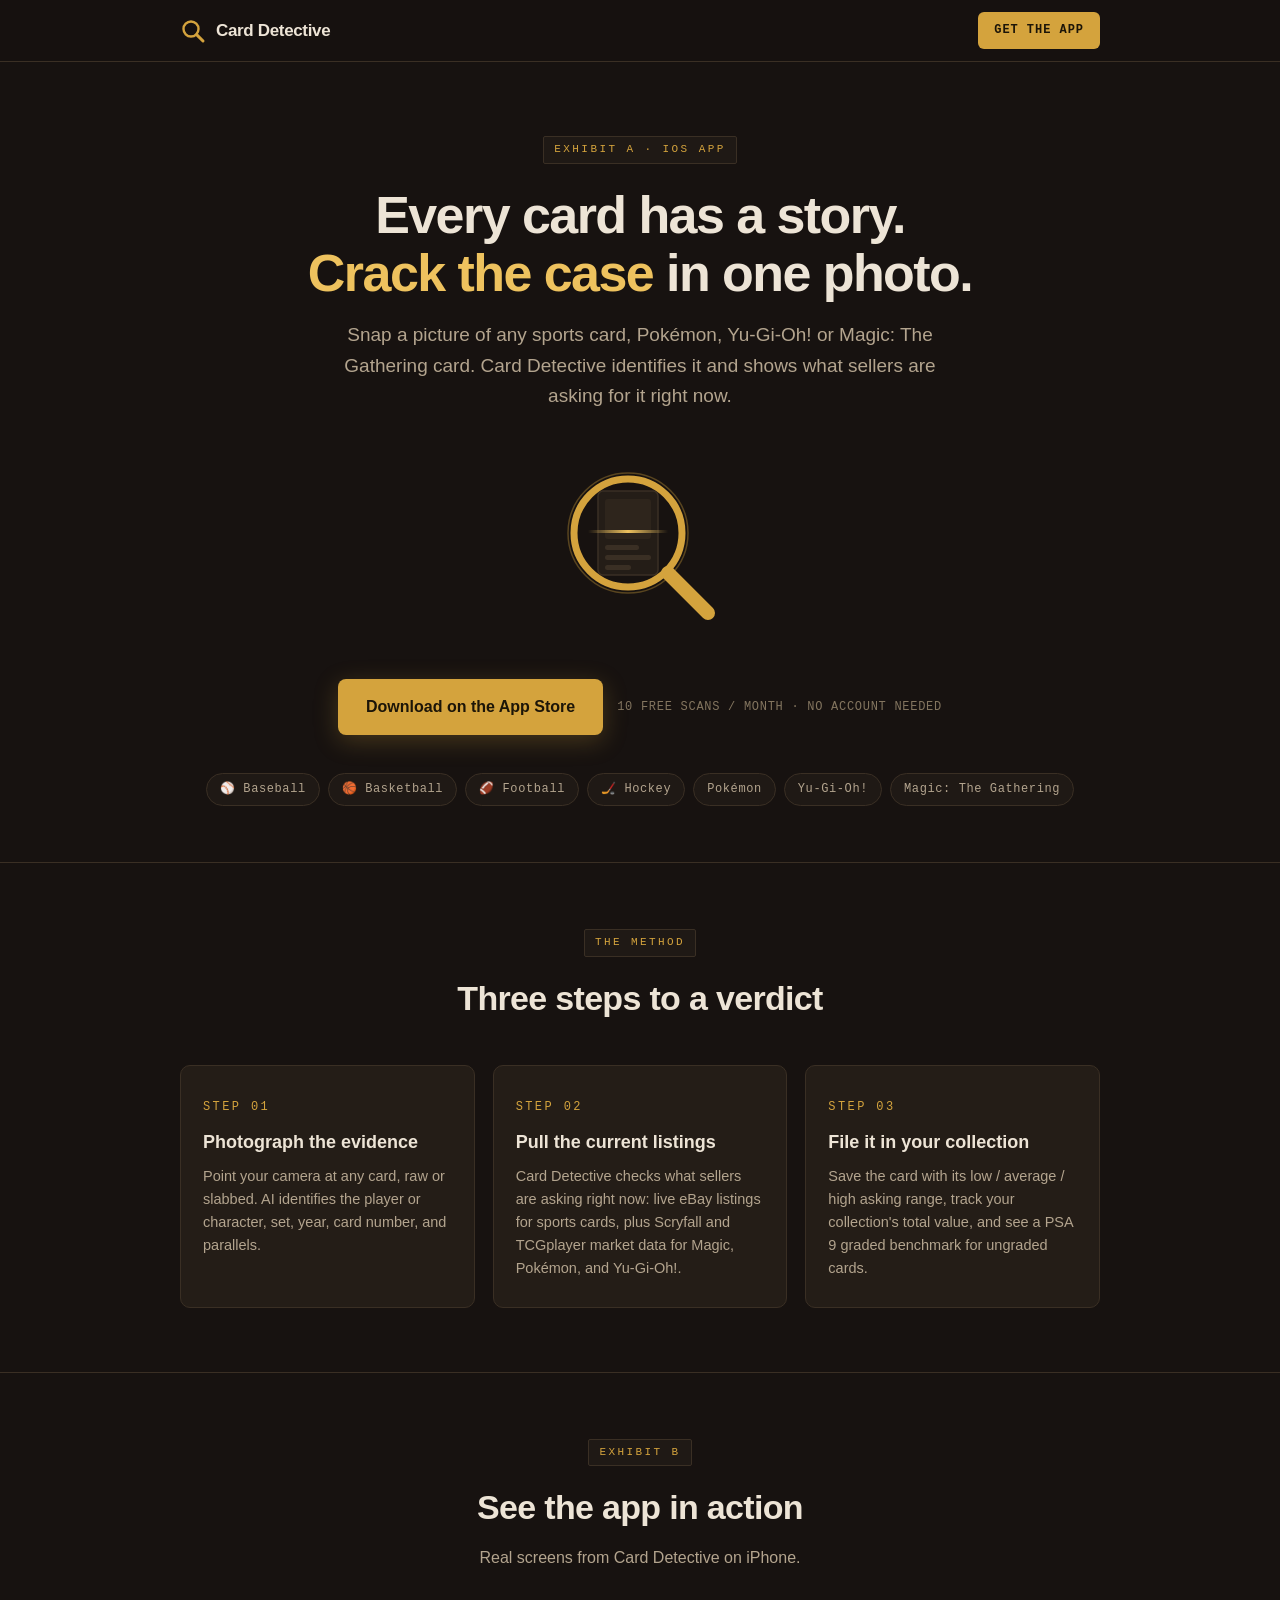
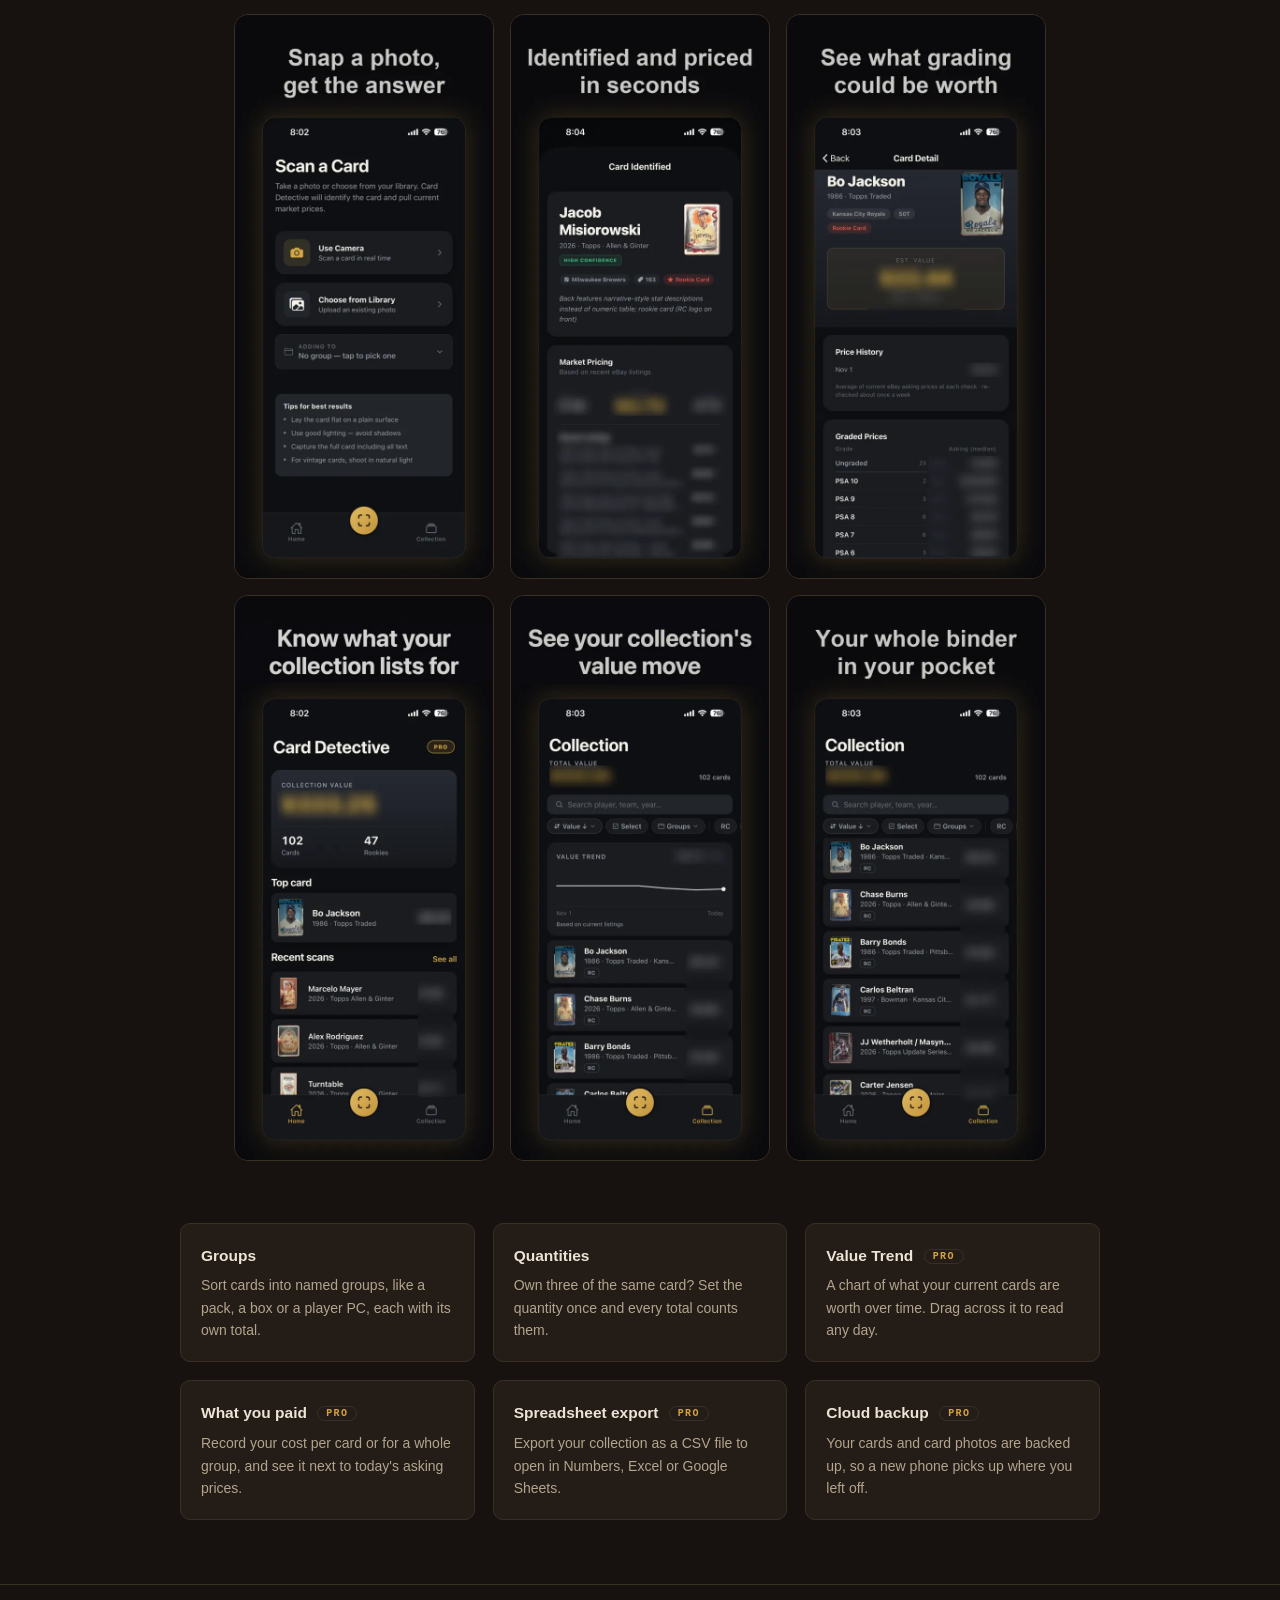
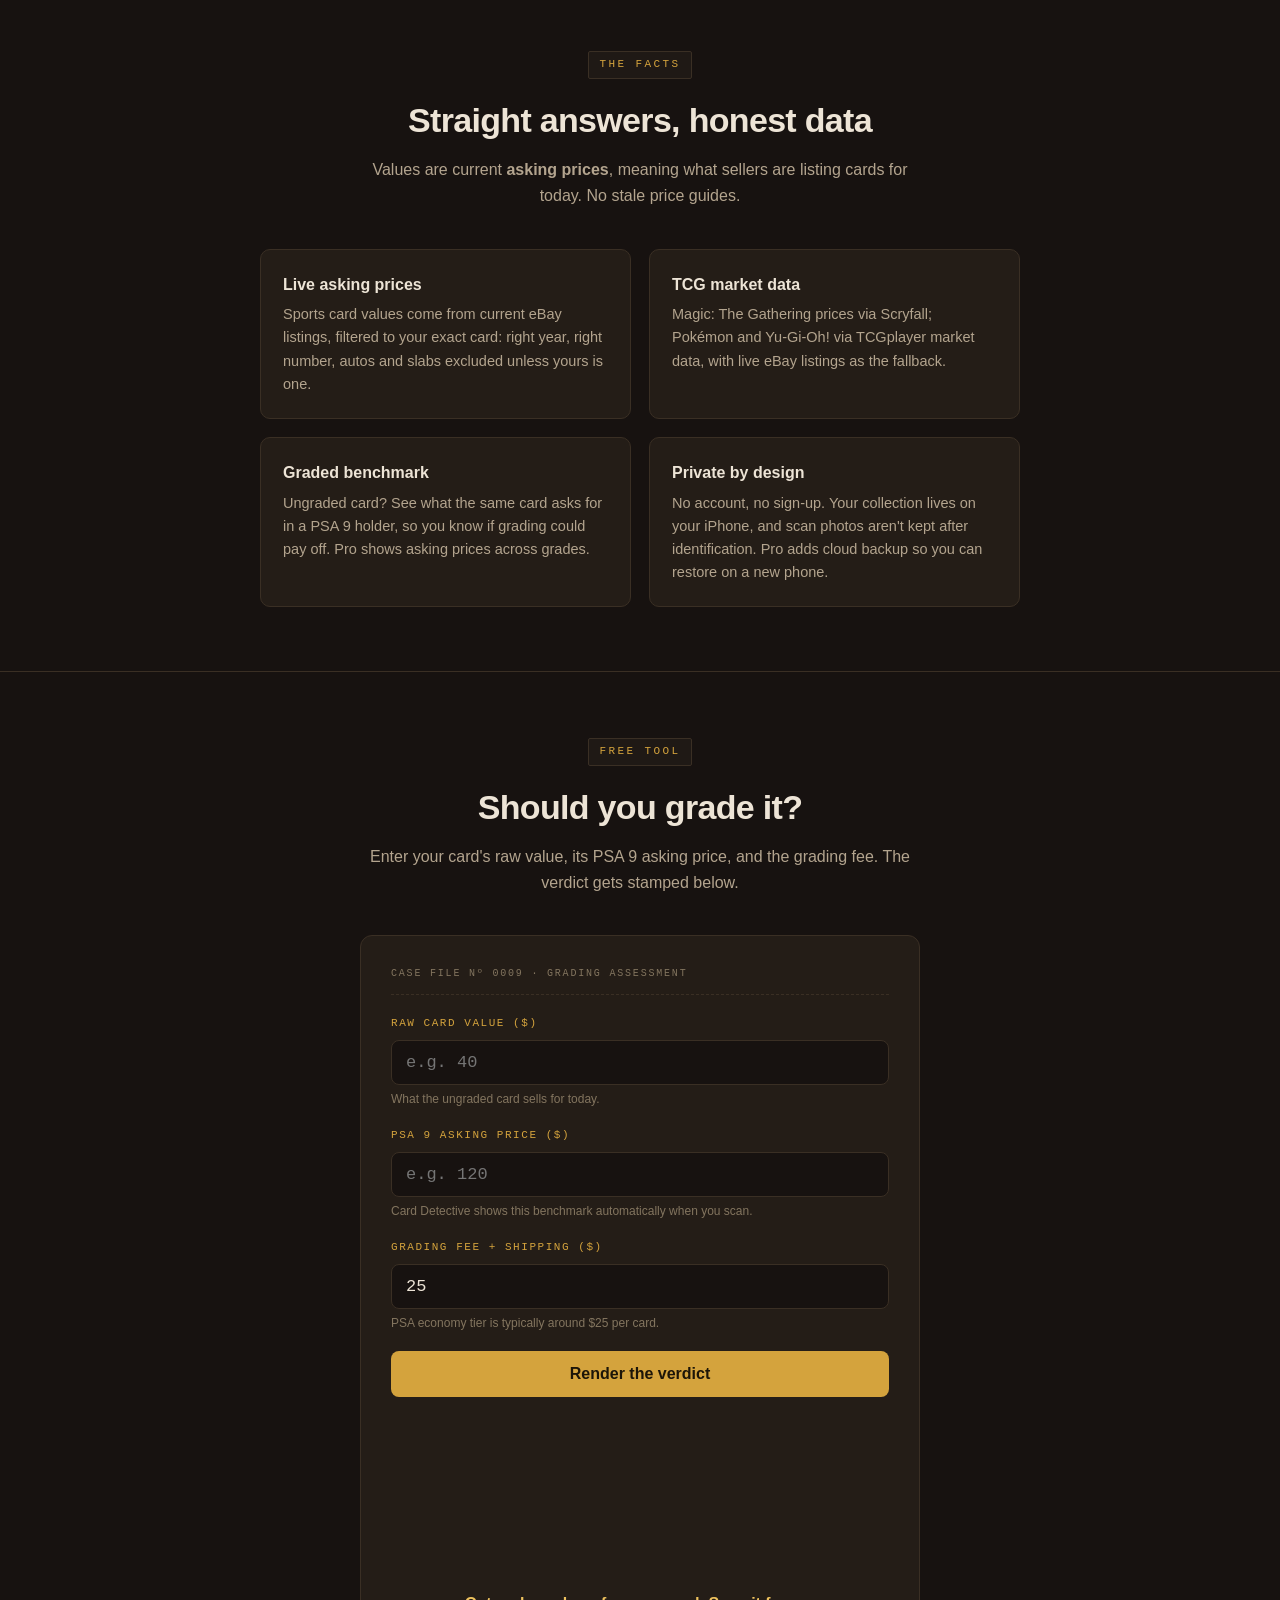
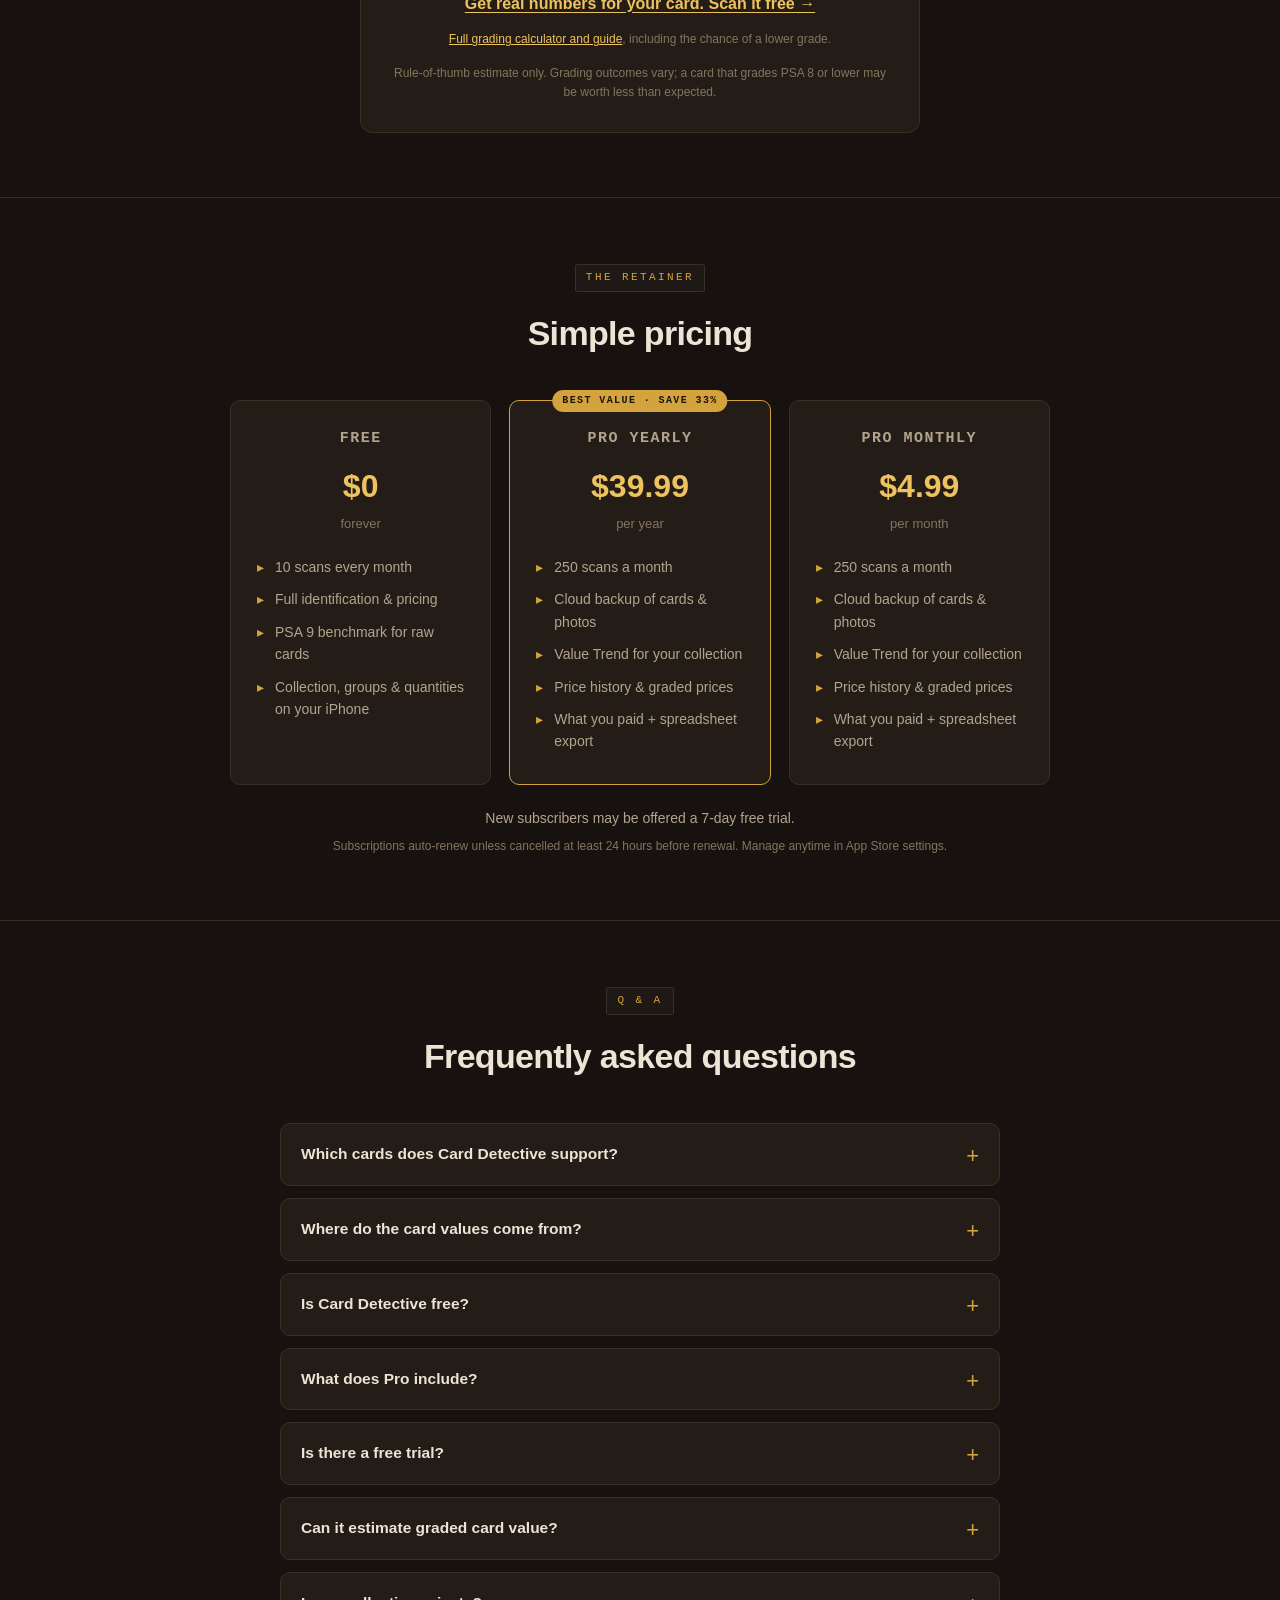
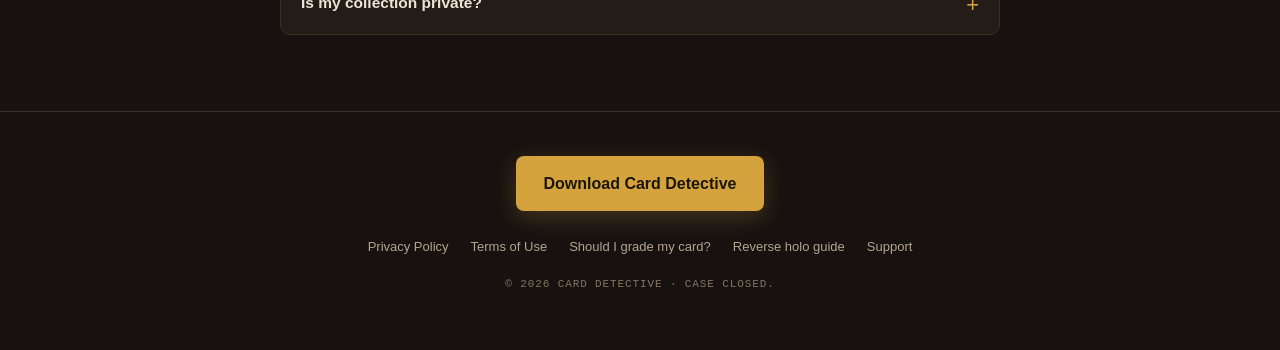
==== commit 892ae4c5: "How to tell if a Pokémon card is reverse holo: tilt test, SV-era pattern tell, finish/number guide, " ====
--- a/index.html
+++ b/index.html
@@ -627,7 +627,7 @@
     <div class="faq">
       <details>
         <summary>Which cards does Card Detective support?</summary>
-        <p class="a">Card Detective identifies baseball, basketball, football, and hockey cards, plus Pokémon, Yu-Gi-Oh!, and Magic: The Gathering.</p>
+        <p class="a">Card Detective identifies baseball, basketball, football, and hockey cards, plus Pokémon, Yu-Gi-Oh!, and Magic: The Gathering. For Pokémon it also tells plain, holo and reverse holo apart (<a href="/how-to-tell-reverse-holo-pokemon-card/" style="color:var(--gold-bright)">how to check yours</a>).</p>
       </details>
       <details>
         <summary>Where do the card values come from?</summary>
@@ -666,6 +666,7 @@
       <a href="/privacy/">Privacy Policy</a>
       <a href="https://www.apple.com/legal/internet-services/itunes/dev/stdeula/">Terms of Use</a>
       <a href="/should-i-grade-my-card/">Should I grade my card?</a>
+      <a href="/how-to-tell-reverse-holo-pokemon-card/">Reverse holo guide</a>
       <a href="/support/">Support</a>
     </div>
     <p class="copyright">© 2026 CARD DETECTIVE · CASE CLOSED.</p>
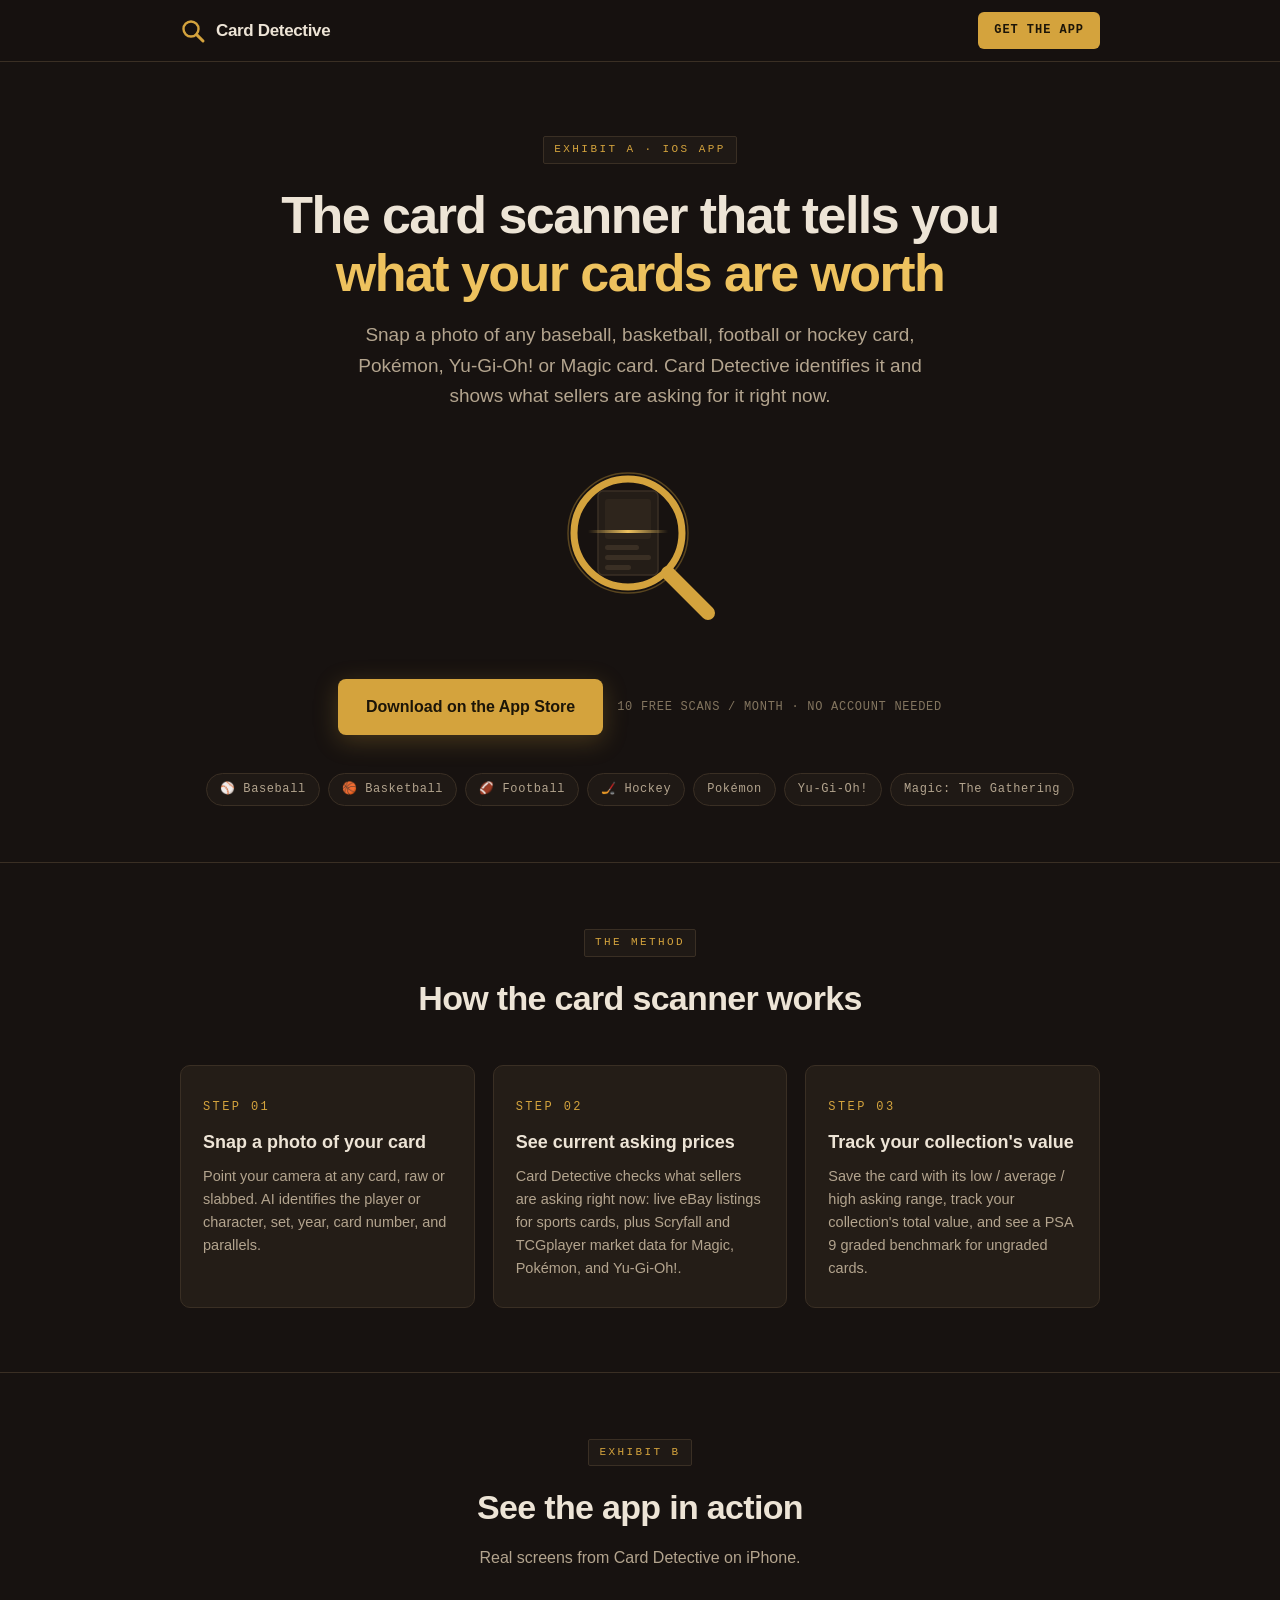
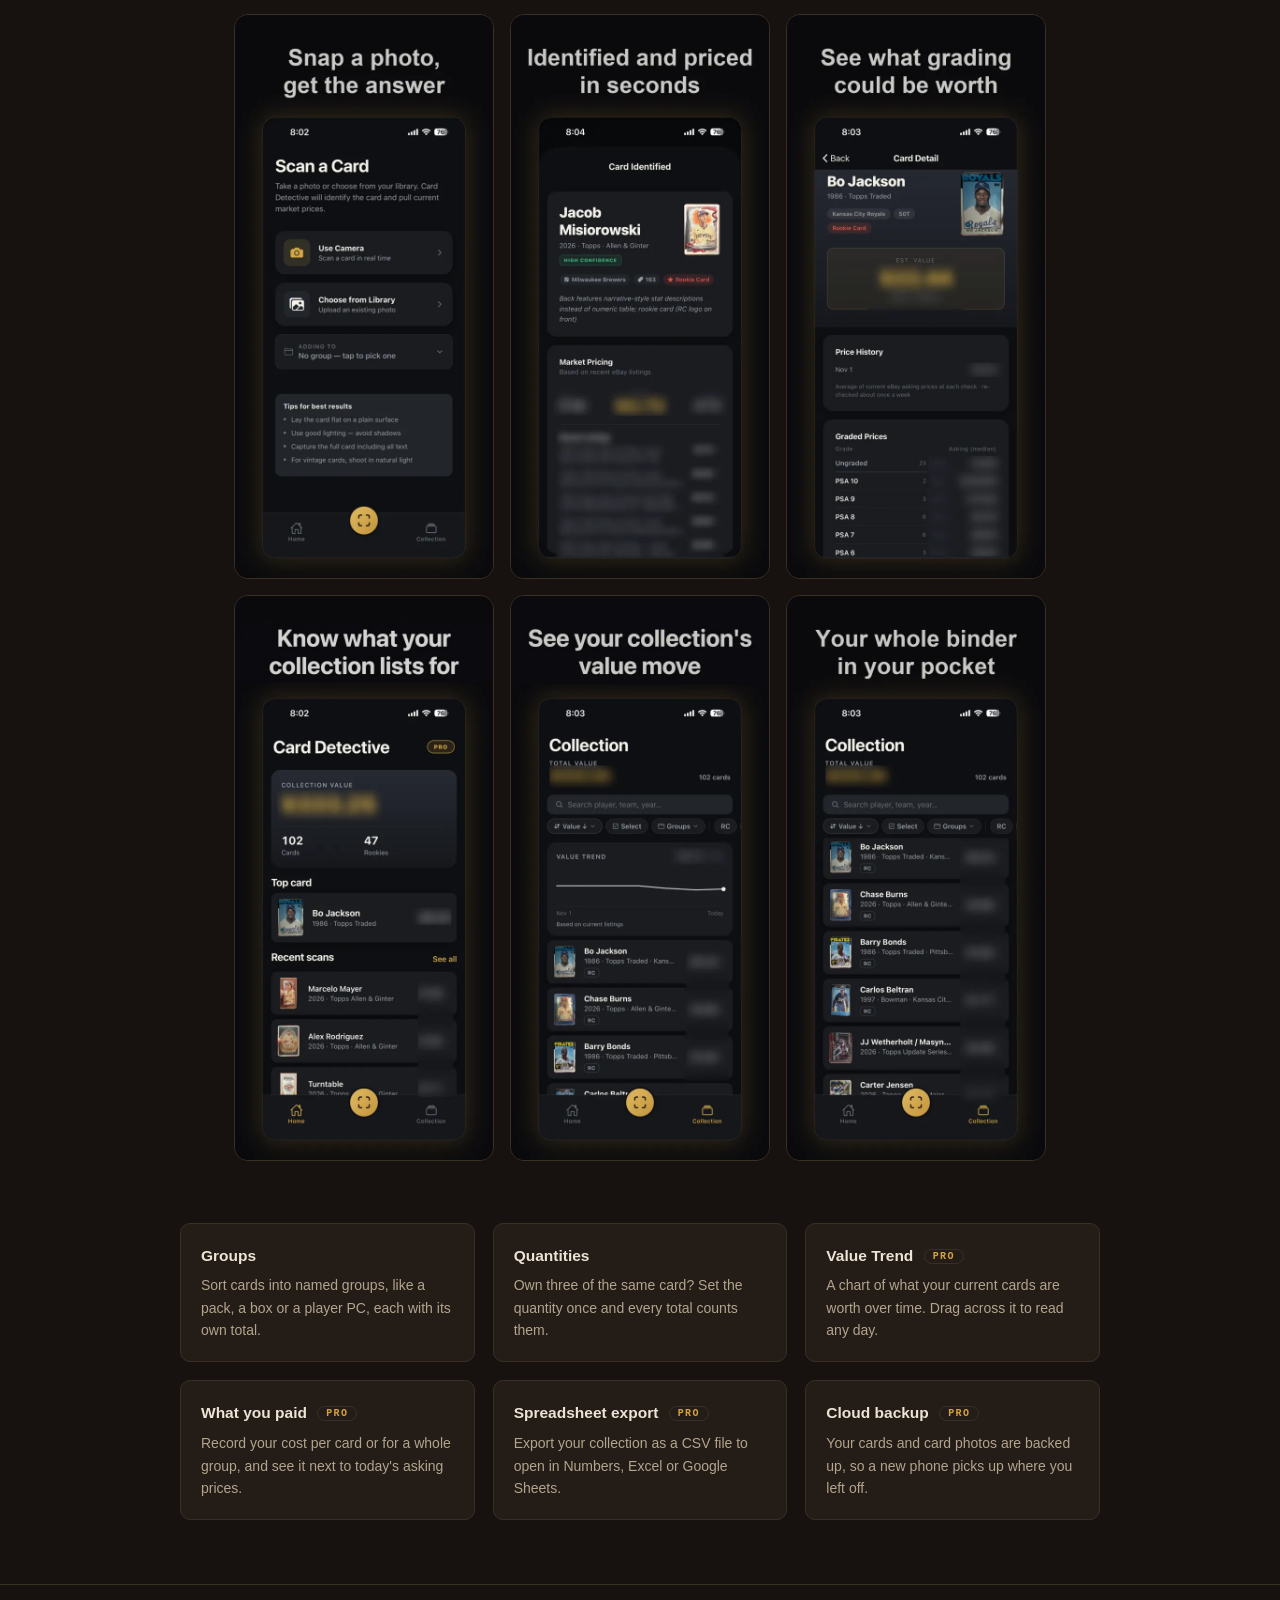
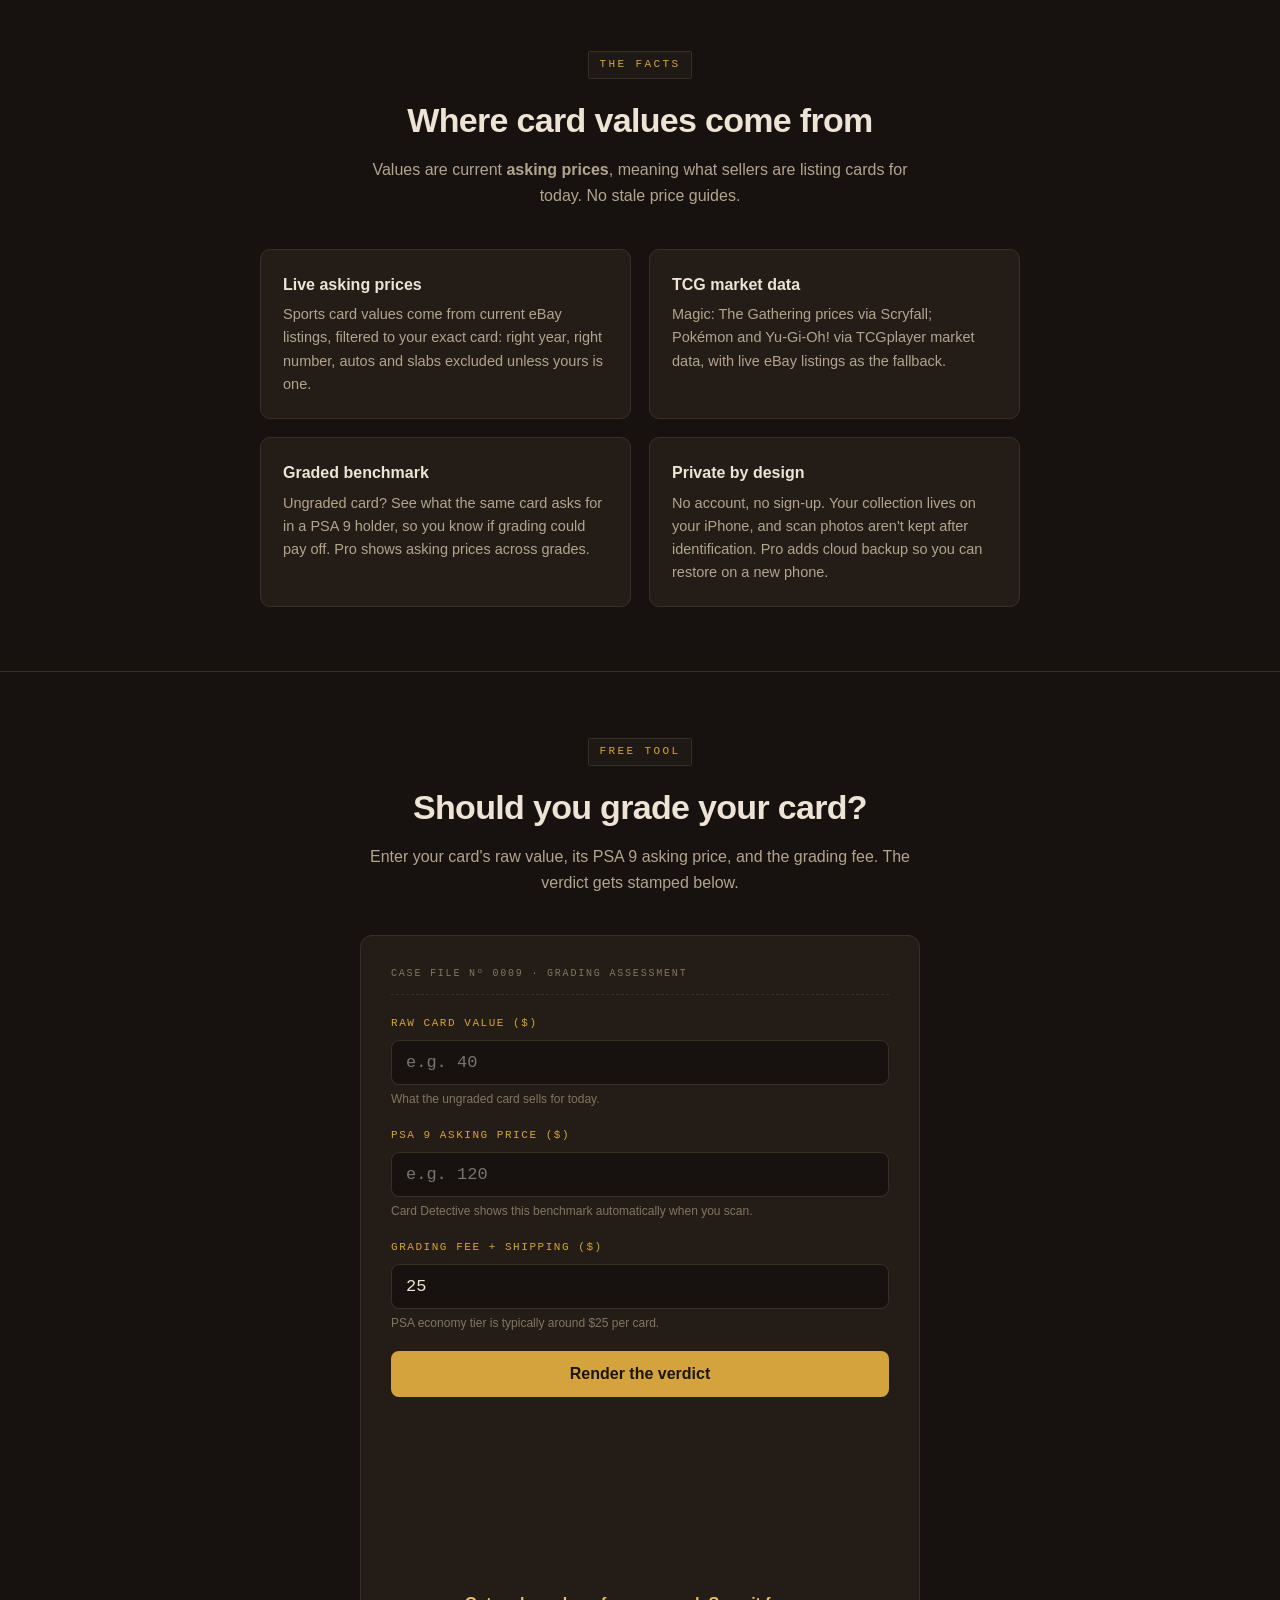
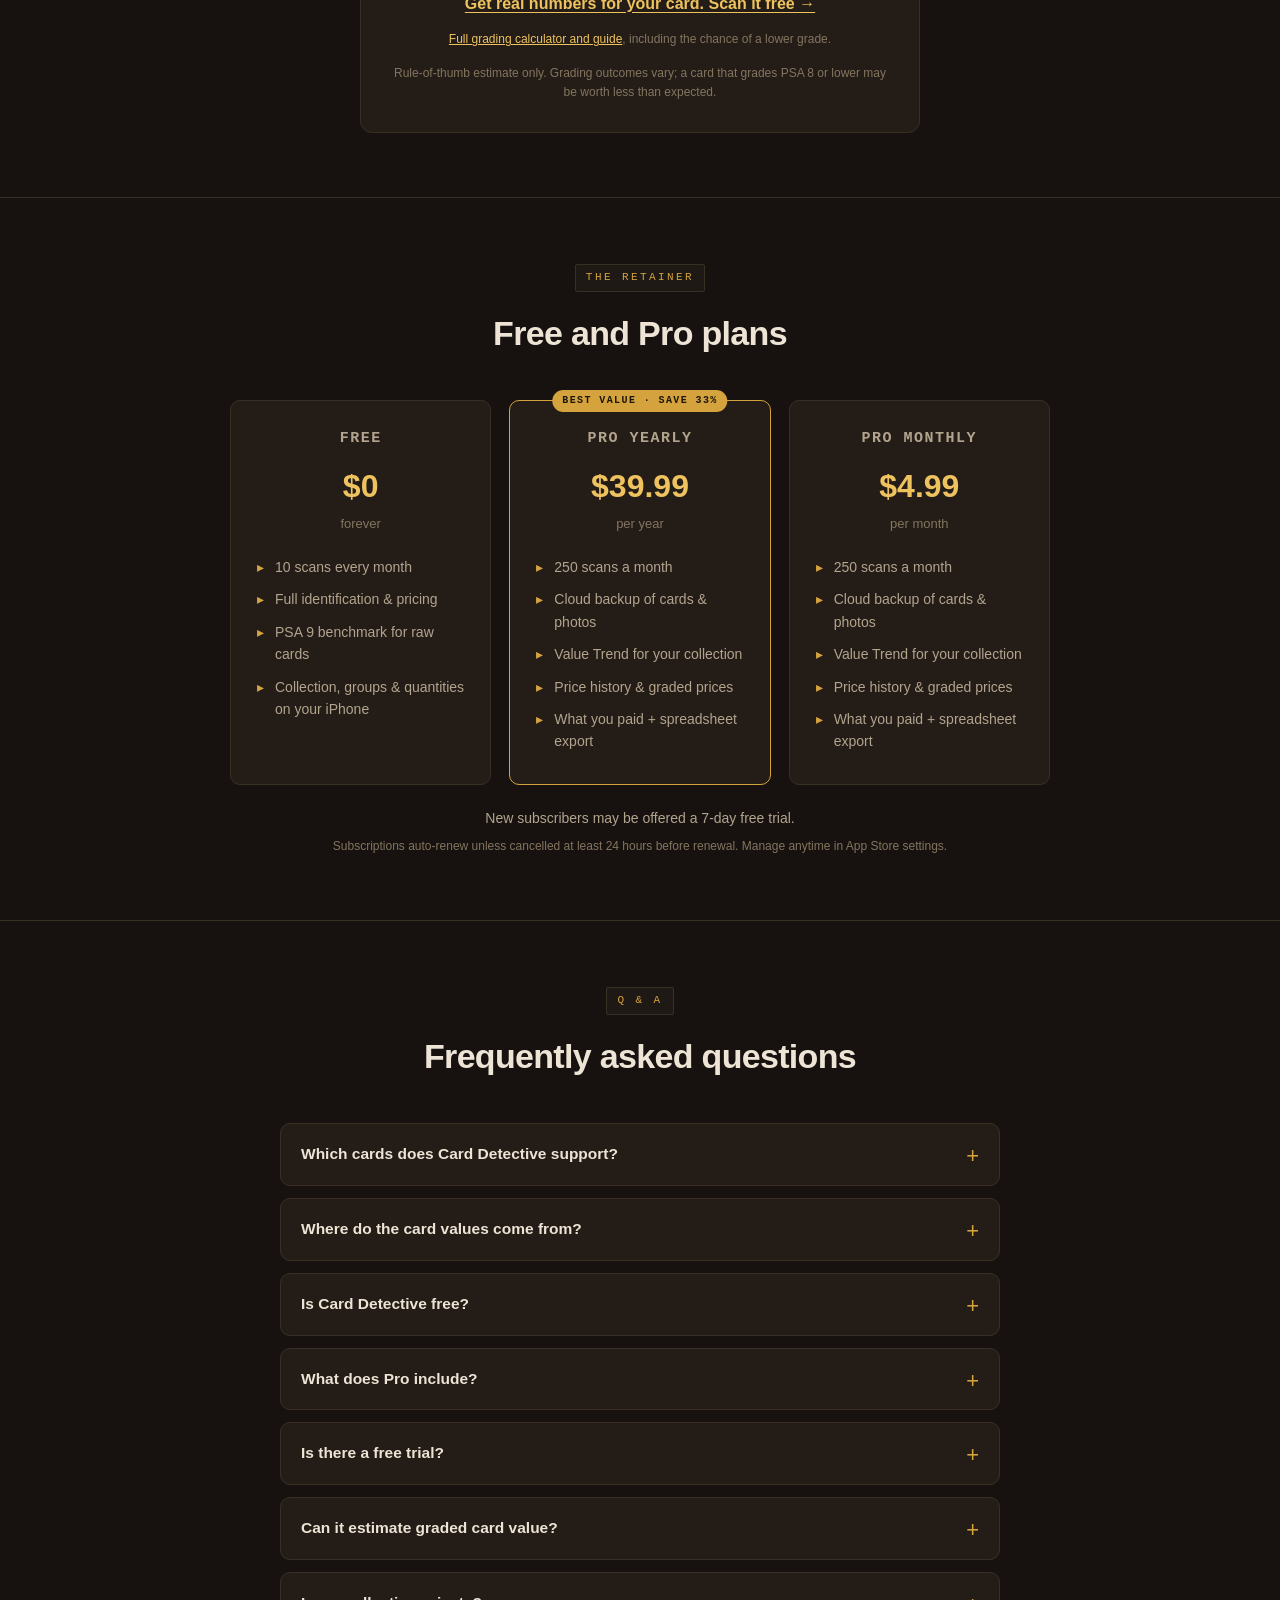
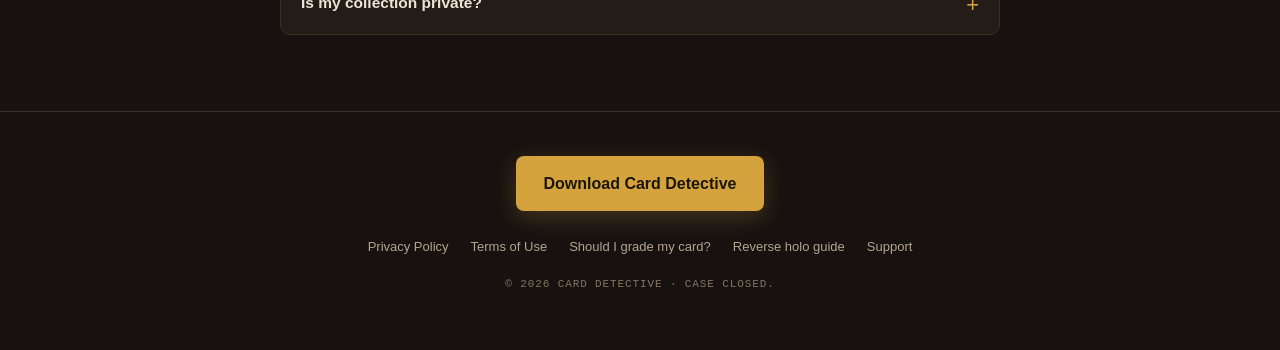
==== commit 707c50e9: "Home: keyword headings (card scanner, baseball/basketball/football/hockey, card values); detective t" ====
--- a/index.html
+++ b/index.html
@@ -3,8 +3,8 @@
 <head>
 <meta charset="UTF-8">
 <meta name="viewport" content="width=device-width, initial-scale=1.0">
-<title>Card Detective: Scan &amp; Price Sports Cards, Pokémon, Yu-Gi-Oh! &amp; Magic | iOS</title>
-<meta name="description" content="Card Detective identifies baseball, basketball, football, hockey, Pokémon, Yu-Gi-Oh! and Magic: The Gathering cards from one photo and shows current eBay asking prices. 10 free scans a month on iOS.">
+<title>Card Scanner App for Sports Cards &amp; Pokémon | Card Detective</title>
+<meta name="description" content="Identify baseball, basketball, football, hockey and Pokémon cards from one photo and see what sellers are asking for them. Free on iPhone: 10 scans a month.">
 <link rel="canonical" href="https://carddetective.app/">
 <meta name="apple-itunes-app" content="app-id=6766113008">
 <meta name="theme-color" content="#171210">
@@ -376,8 +376,8 @@
 <header class="hero" id="top">
   <div class="wrap">
     <span class="evidence-tag">Exhibit A · iOS App</span>
-    <h1>Every card has a story.<br><em>Crack the case</em> in one photo.</h1>
-    <p class="lede">Snap a picture of any sports card, Pokémon, Yu-Gi-Oh! or Magic: The Gathering card. Card Detective identifies it and shows what sellers are asking for it right now.</p>
+    <h1>The card scanner that tells you <em>what your cards are worth</em></h1>
+    <p class="lede">Snap a photo of any baseball, basketball, football or hockey card, Pokémon, Yu-Gi-Oh! or Magic card. Card Detective identifies it and shows what sellers are asking for it right now.</p>
 
     <div class="magnifier" role="img" aria-label="Gold magnifying glass scanning a trading card">
       <svg width="200" height="200" viewBox="0 0 200 200" fill="none" aria-hidden="true">
@@ -427,22 +427,22 @@
   <div class="wrap">
     <div class="sec-head">
       <span class="evidence-tag">The Method</span>
-      <h2 id="how-h">Three steps to a verdict</h2>
+      <h2 id="how-h">How the card scanner works</h2>
     </div>
     <div class="steps">
       <div class="step">
         <span class="num">STEP 01</span>
-        <h3>Photograph the evidence</h3>
+        <h3>Snap a photo of your card</h3>
         <p>Point your camera at any card, raw or slabbed. AI identifies the player or character, set, year, card number, and parallels.</p>
       </div>
       <div class="step">
         <span class="num">STEP 02</span>
-        <h3>Pull the current listings</h3>
+        <h3>See current asking prices</h3>
         <p>Card Detective checks what sellers are asking right now: live eBay listings for sports cards, plus Scryfall and TCGplayer market data for Magic, Pokémon, and Yu-Gi-Oh!.</p>
       </div>
       <div class="step">
         <span class="num">STEP 03</span>
-        <h3>File it in your collection</h3>
+        <h3>Track your collection's value</h3>
         <p>Save the card with its low / average / high asking range, track your collection's total value, and see a PSA 9 graded benchmark for ungraded cards.</p>
       </div>
     </div>
@@ -511,7 +511,7 @@
   <div class="wrap">
     <div class="sec-head">
       <span class="evidence-tag">The Facts</span>
-      <h2 id="ev-h">Straight answers, honest data</h2>
+      <h2 id="ev-h">Where card values come from</h2>
       <p>Values are current <strong>asking prices</strong>, meaning what sellers are listing cards for today. No stale price guides.</p>
     </div>
     <div class="facts">
@@ -539,7 +539,7 @@
   <div class="wrap">
     <div class="sec-head">
       <span class="evidence-tag">Free Tool</span>
-      <h2 id="grade-h">Should you grade it?</h2>
+      <h2 id="grade-h">Should you grade your card?</h2>
       <p>Enter your card's raw value, its PSA 9 asking price, and the grading fee. The verdict gets stamped below.</p>
     </div>
     <form class="calc" id="calcForm" novalidate>
@@ -573,7 +573,7 @@
   <div class="wrap">
     <div class="sec-head">
       <span class="evidence-tag">The Retainer</span>
-      <h2 id="price-h">Simple pricing</h2>
+      <h2 id="price-h">Free and Pro plans</h2>
     </div>
     <div class="plans">
       <div class="plan">
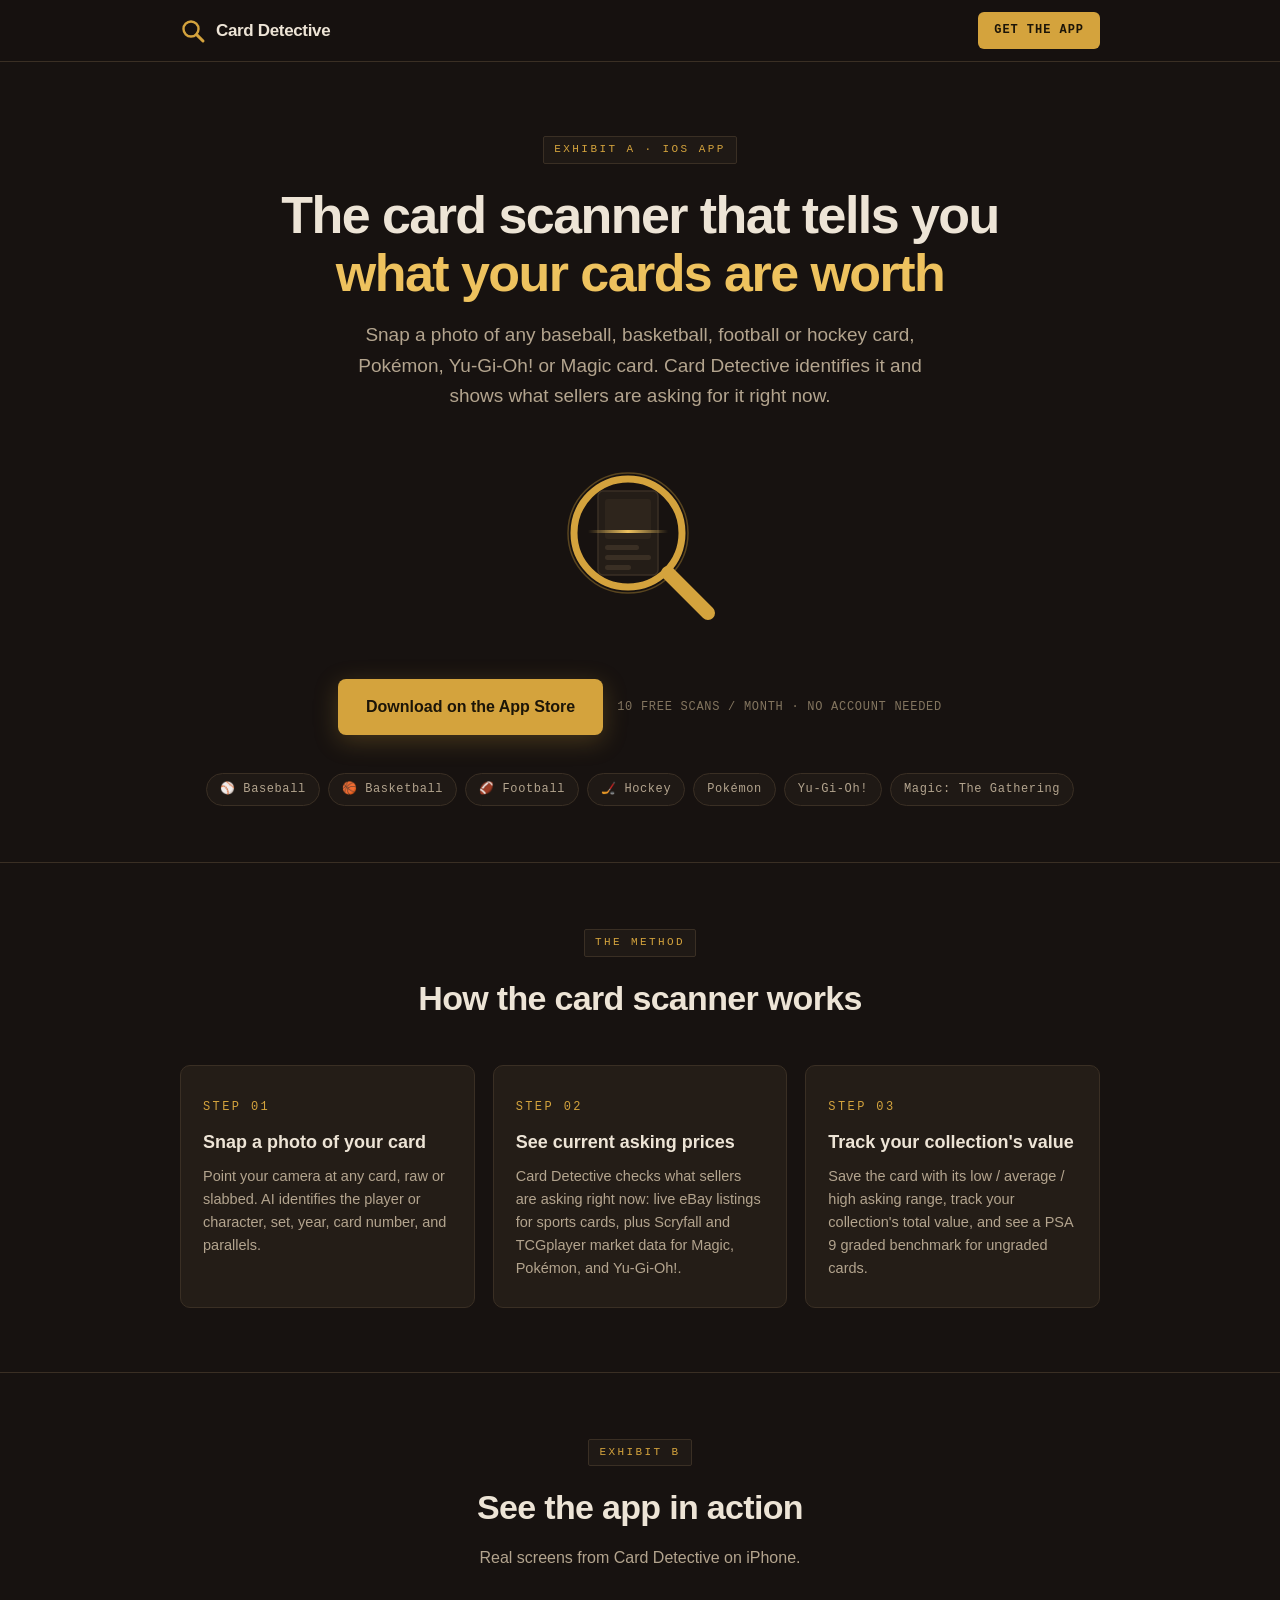
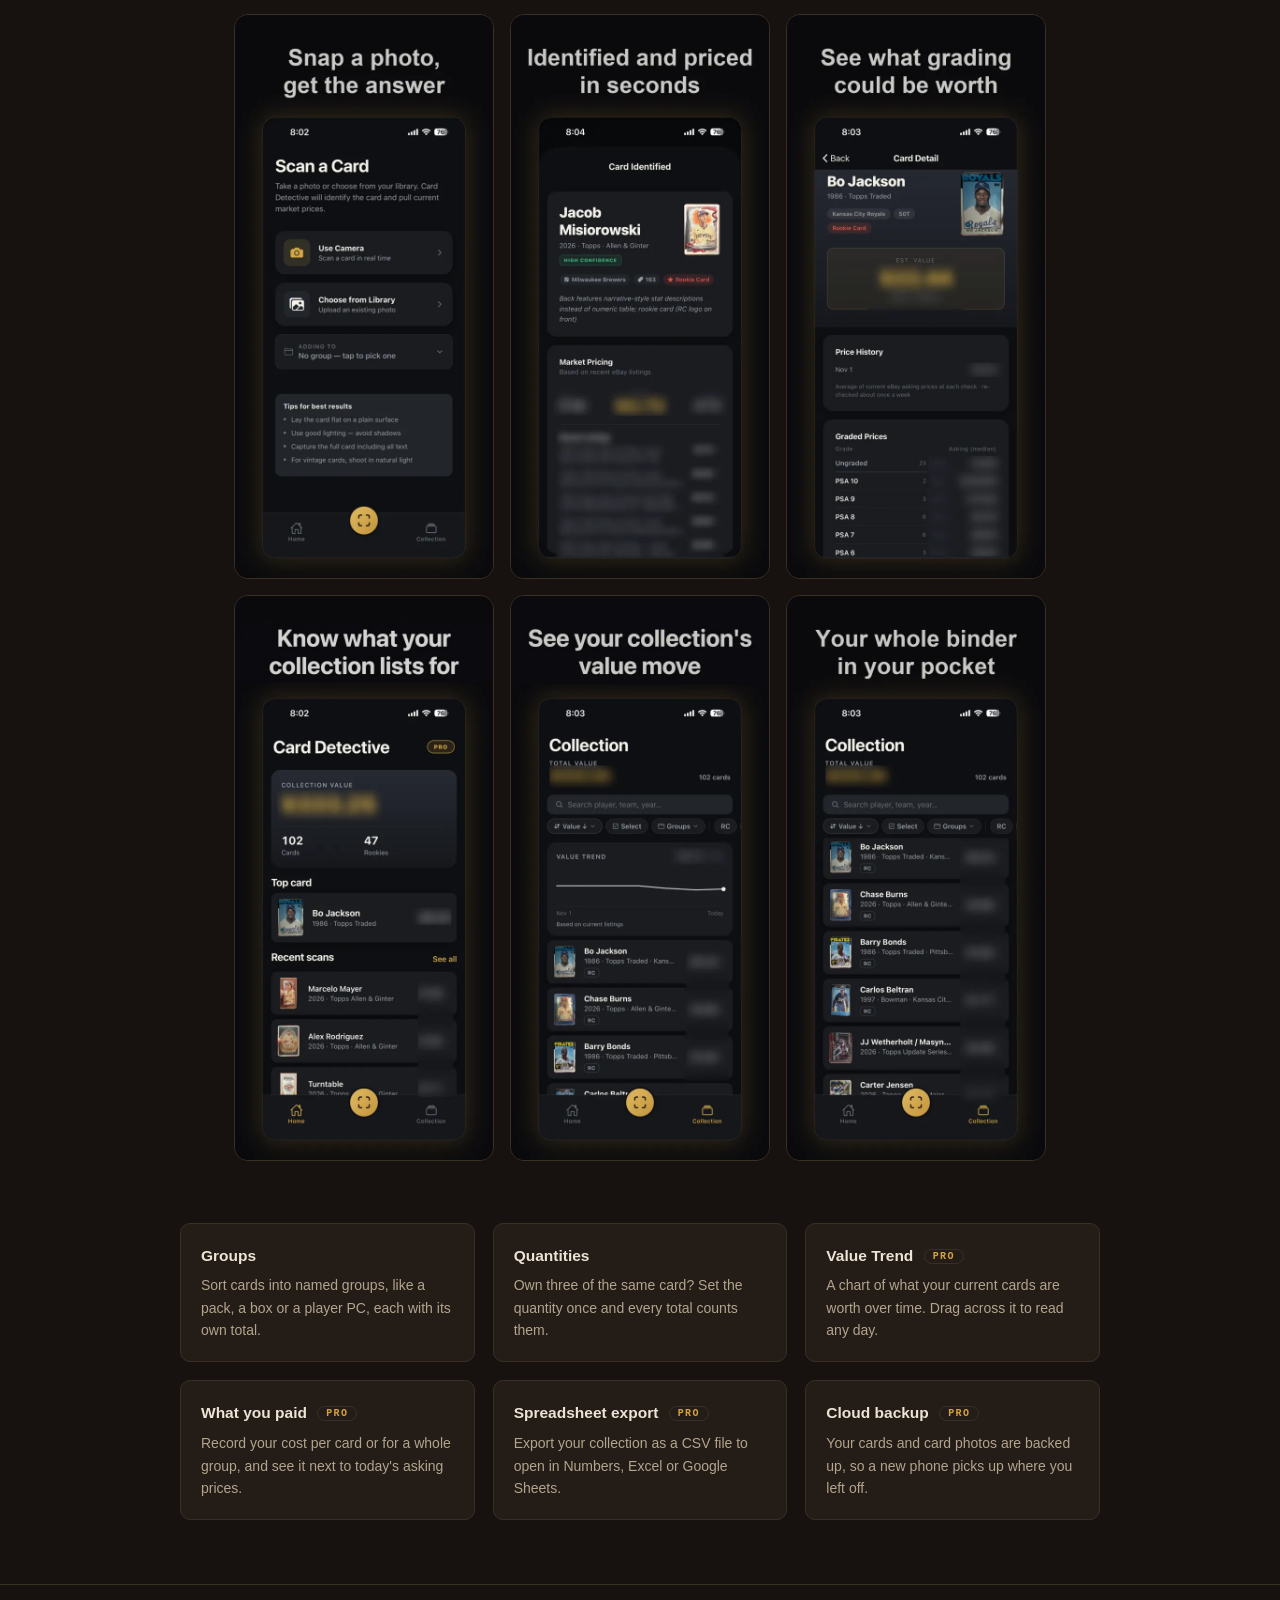
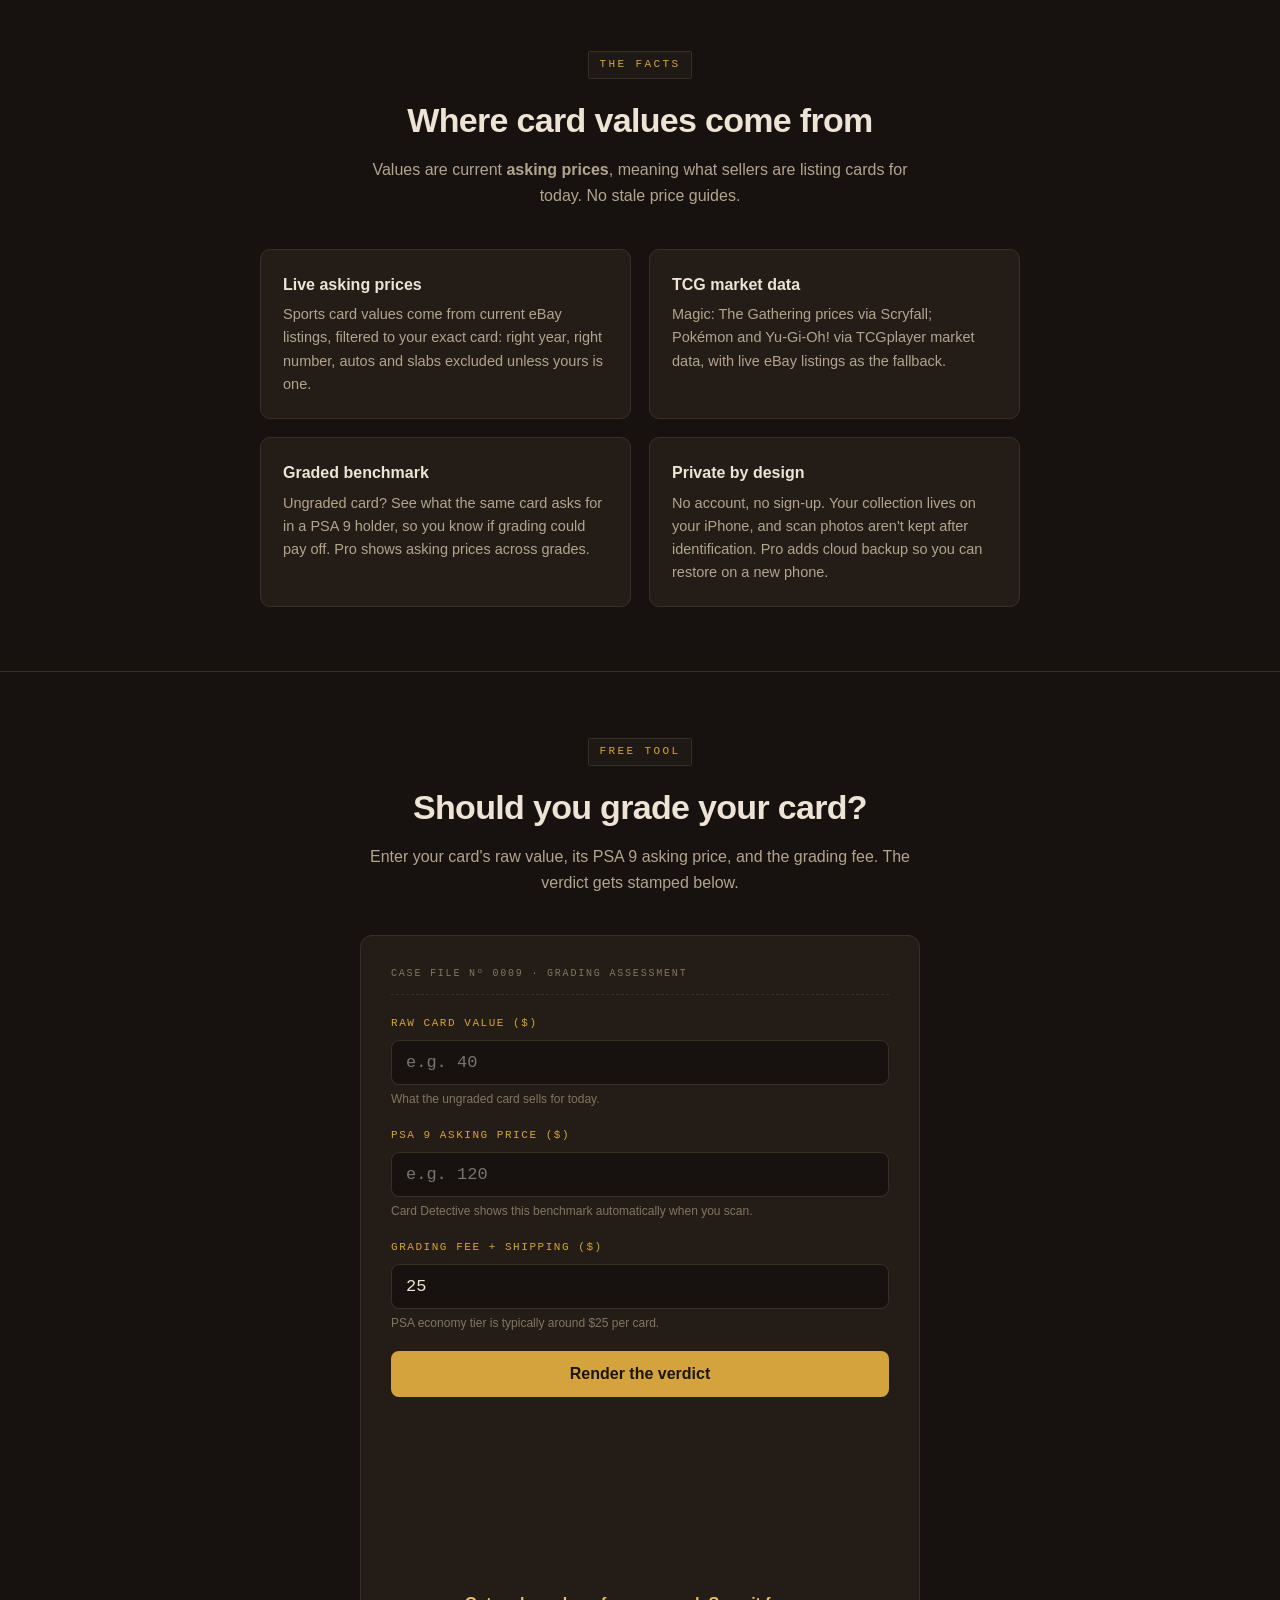
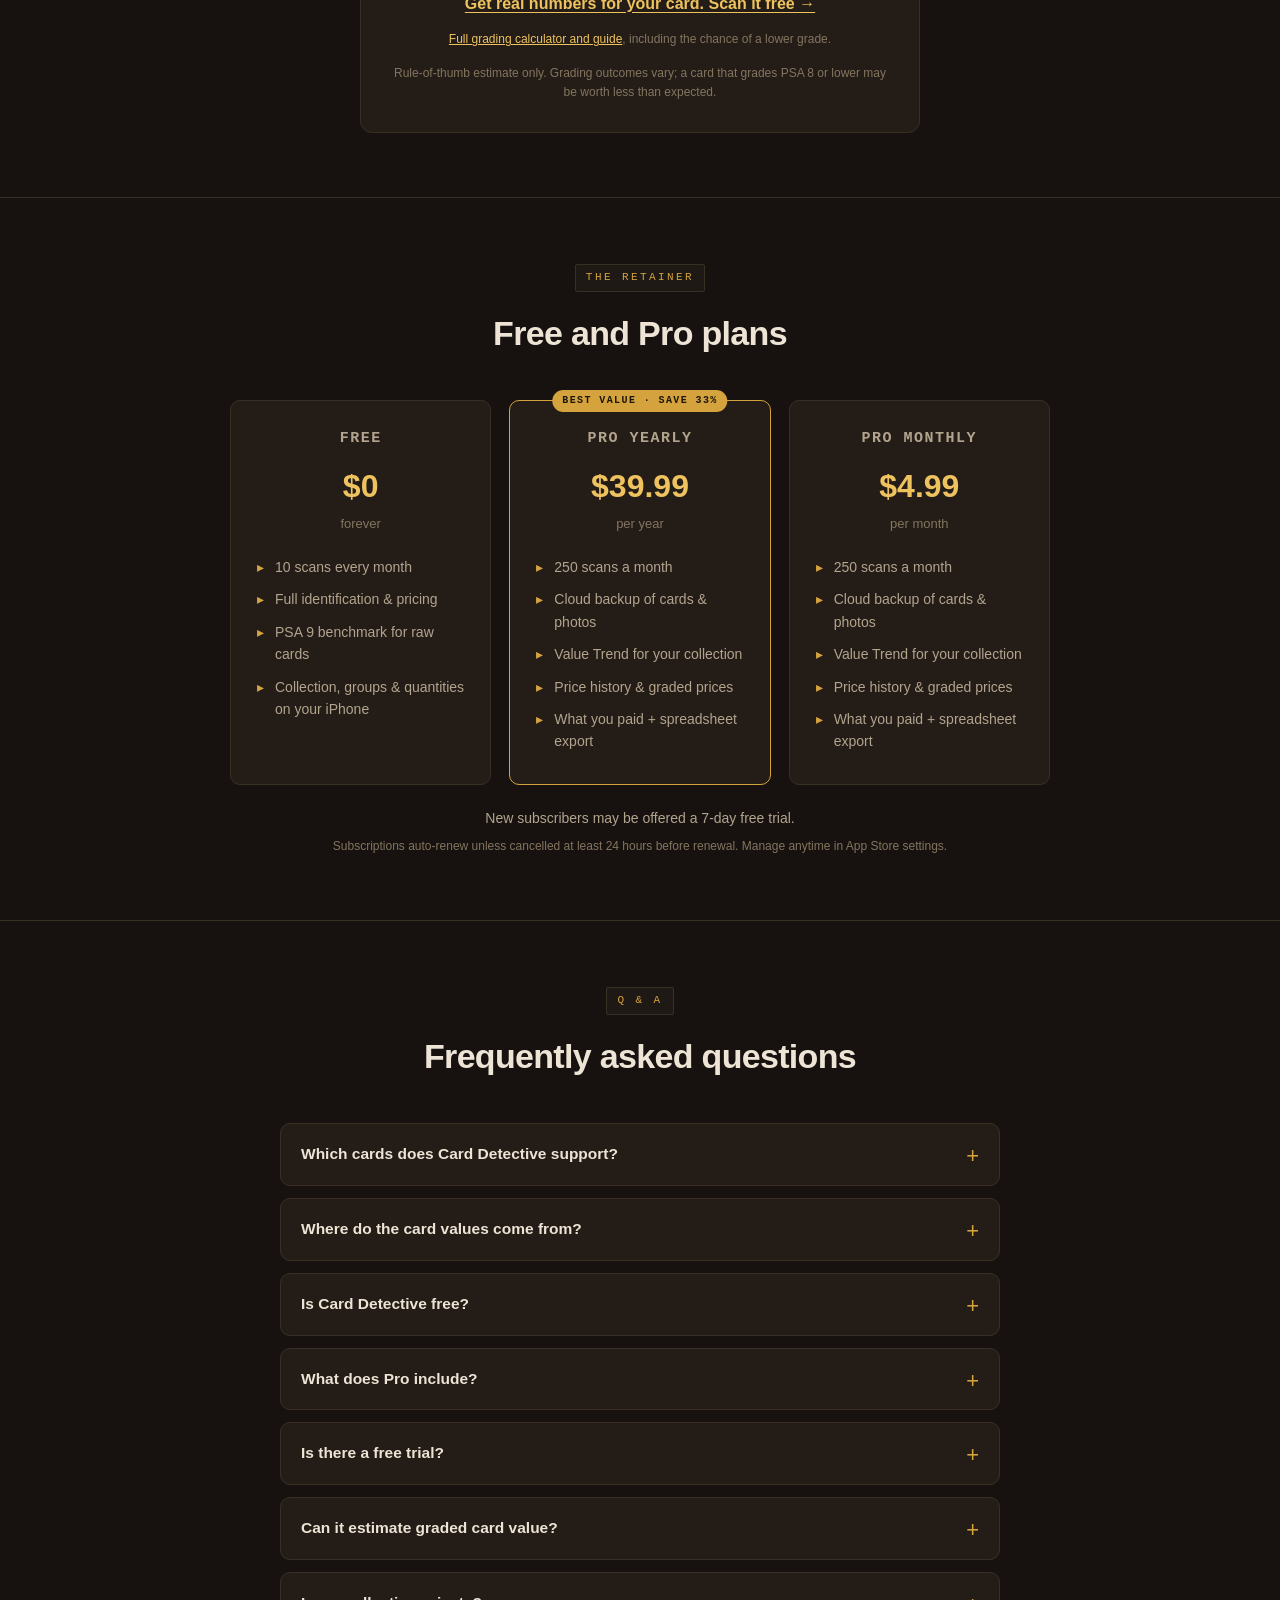
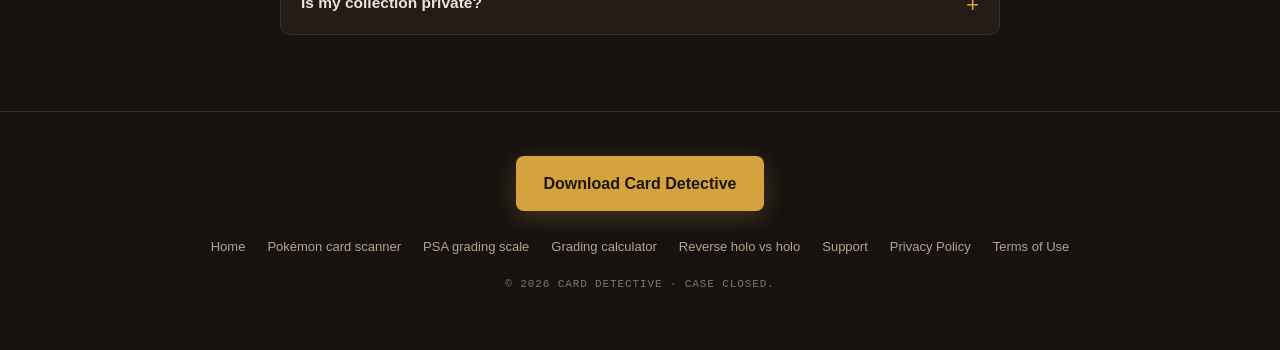
==== commit dc37e678: "Pokémon card scanner + PSA grading scale pages; reverse holo vs holo retitle; PSA-led grading title;" ====
--- a/index.html
+++ b/index.html
@@ -416,7 +416,7 @@
       <span class="chip">🏀 Basketball</span>
       <span class="chip">🏈 Football</span>
       <span class="chip">🏒 Hockey</span>
-      <span class="chip">Pokémon</span>
+      <a class="chip" href="/pokemon-card-scanner/" style="text-decoration:none">Pokémon</a>
       <span class="chip">Yu-Gi-Oh!</span>
       <span class="chip">Magic: The Gathering</span>
     </div>
@@ -663,11 +663,14 @@
       <a class="btn-primary" href="https://apps.apple.com/app/apple-store/id6766113008?pt=128860059&amp;ct=web_footer&amp;mt=8">Download Card Detective</a>
     </div>
     <div class="foot-links">
+      <a href="/">Home</a>
+      <a href="/pokemon-card-scanner/">Pokémon card scanner</a>
+      <a href="/psa-grading-scale/">PSA grading scale</a>
+      <a href="/should-i-grade-my-card/">Grading calculator</a>
+      <a href="/how-to-tell-reverse-holo-pokemon-card/">Reverse holo vs holo</a>
+      <a href="/support/">Support</a>
       <a href="/privacy/">Privacy Policy</a>
       <a href="https://www.apple.com/legal/internet-services/itunes/dev/stdeula/">Terms of Use</a>
-      <a href="/should-i-grade-my-card/">Should I grade my card?</a>
-      <a href="/how-to-tell-reverse-holo-pokemon-card/">Reverse holo guide</a>
-      <a href="/support/">Support</a>
     </div>
     <p class="copyright">© 2026 CARD DETECTIVE · CASE CLOSED.</p>
   </div>
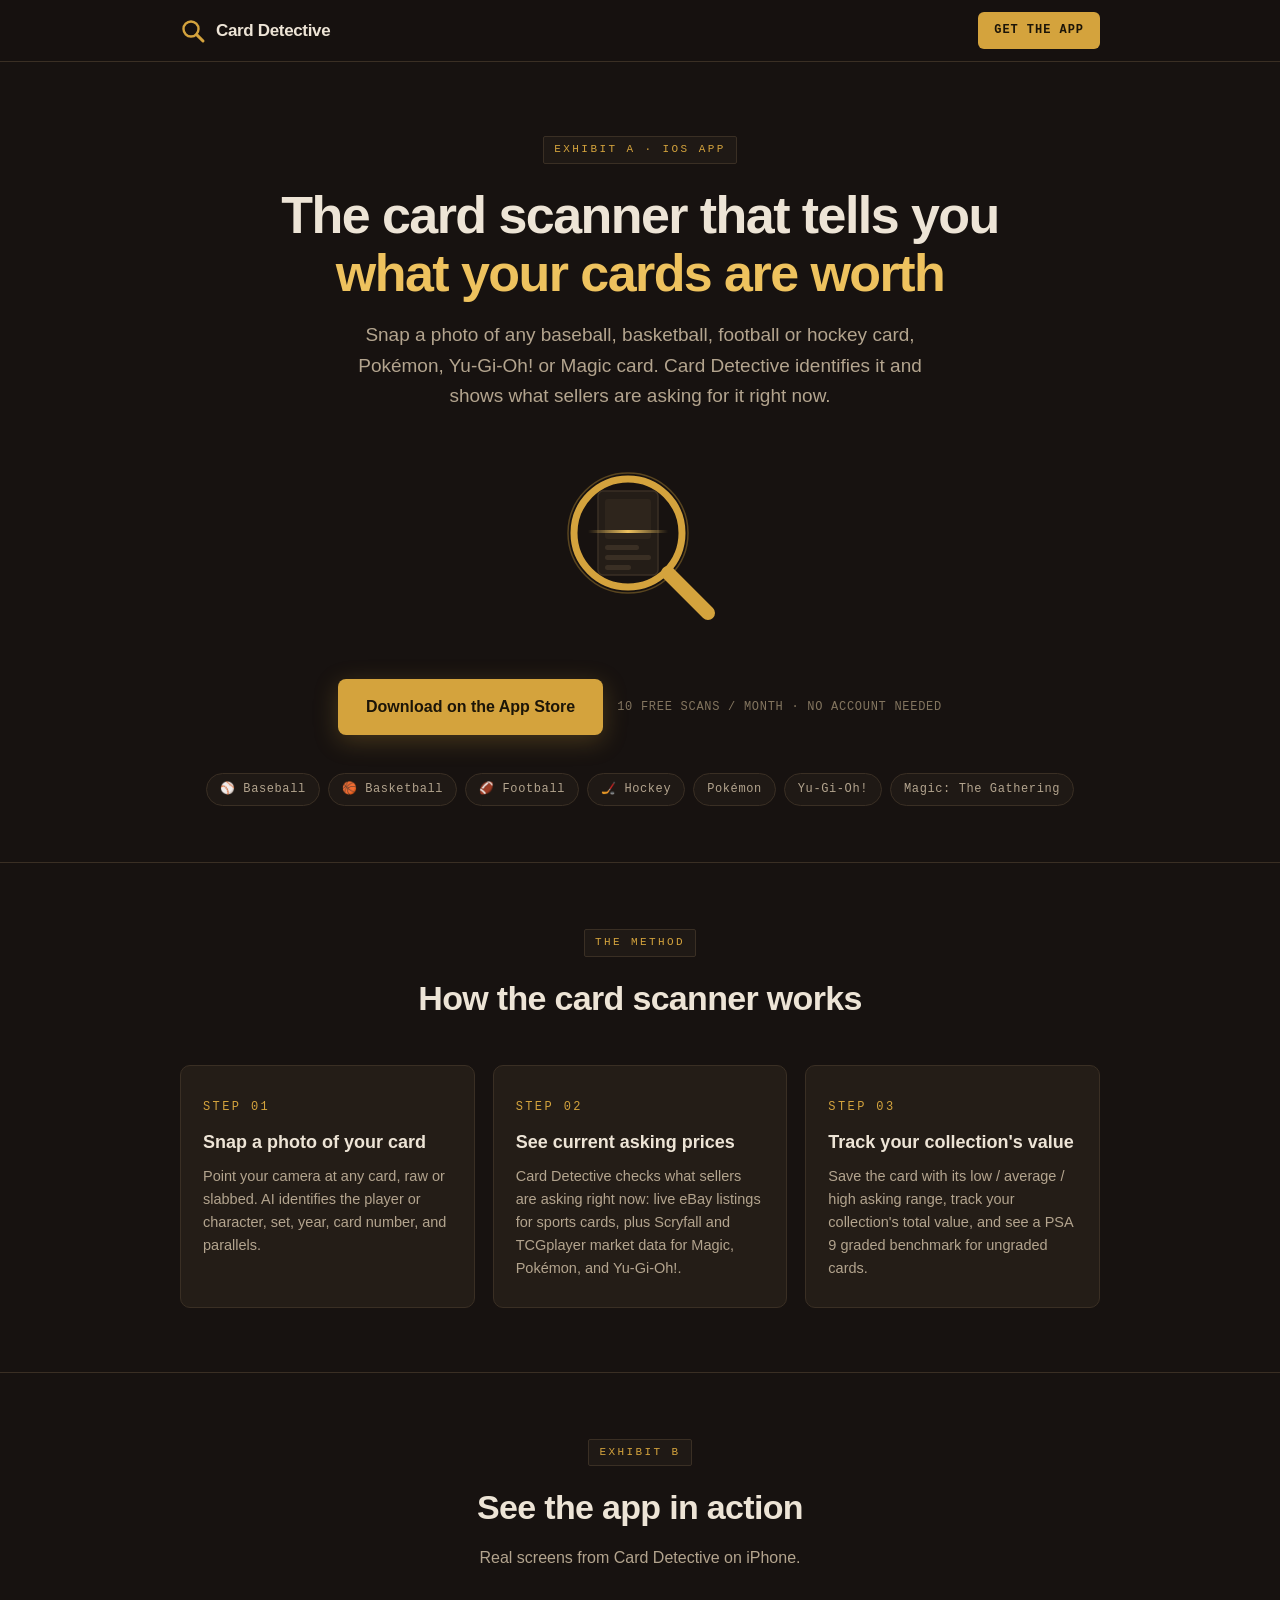
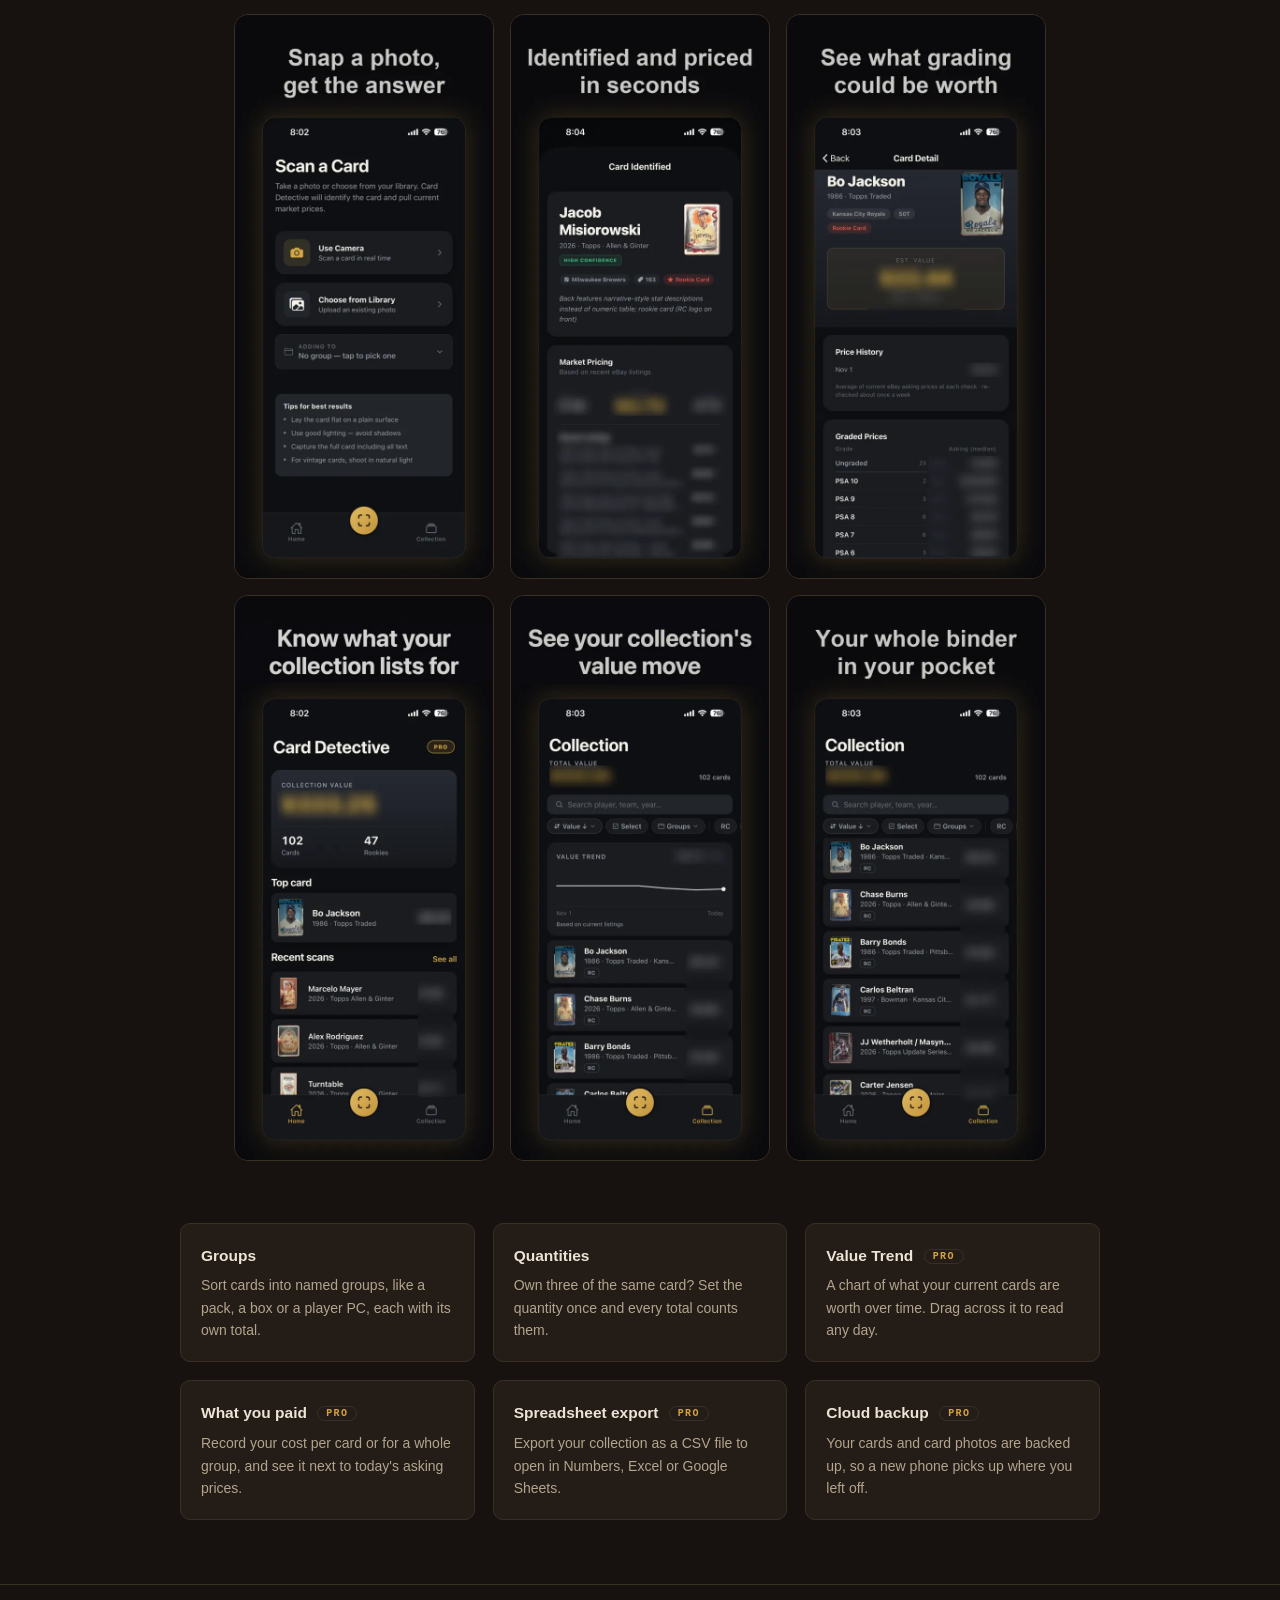
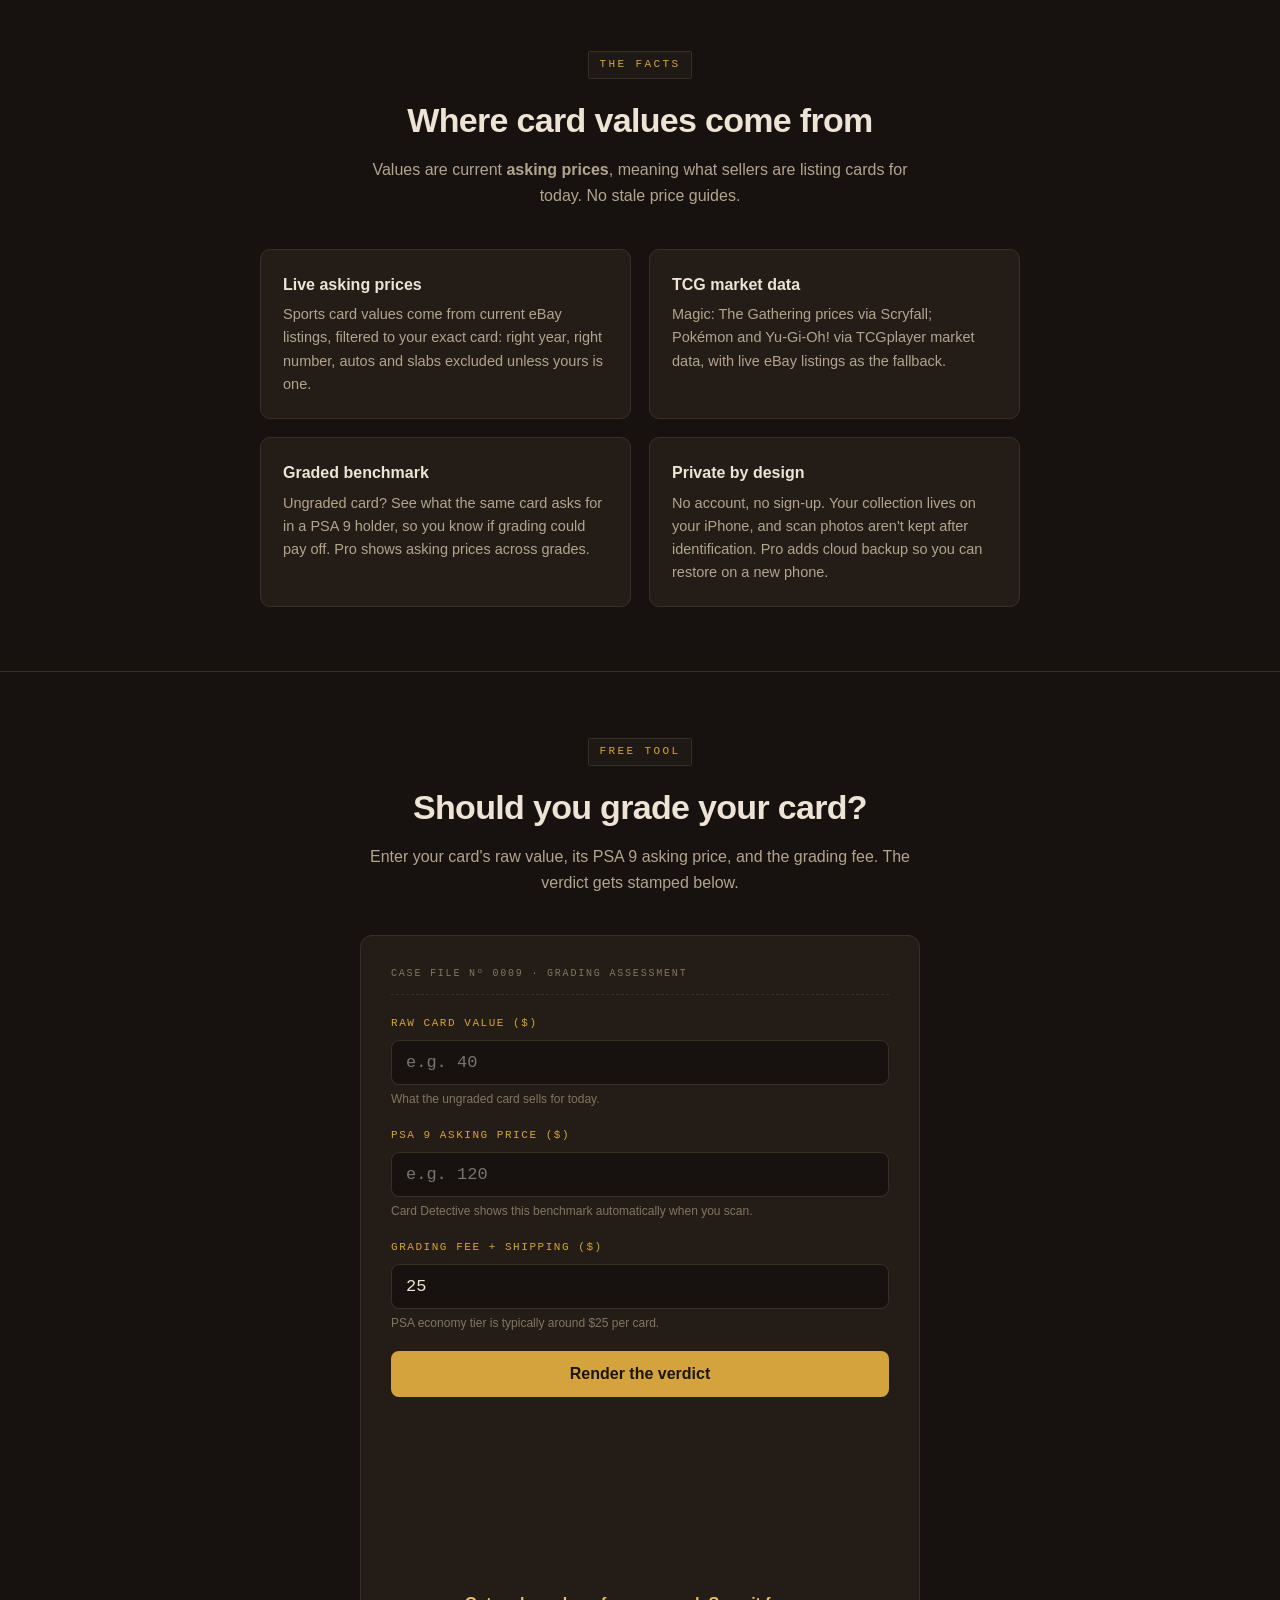
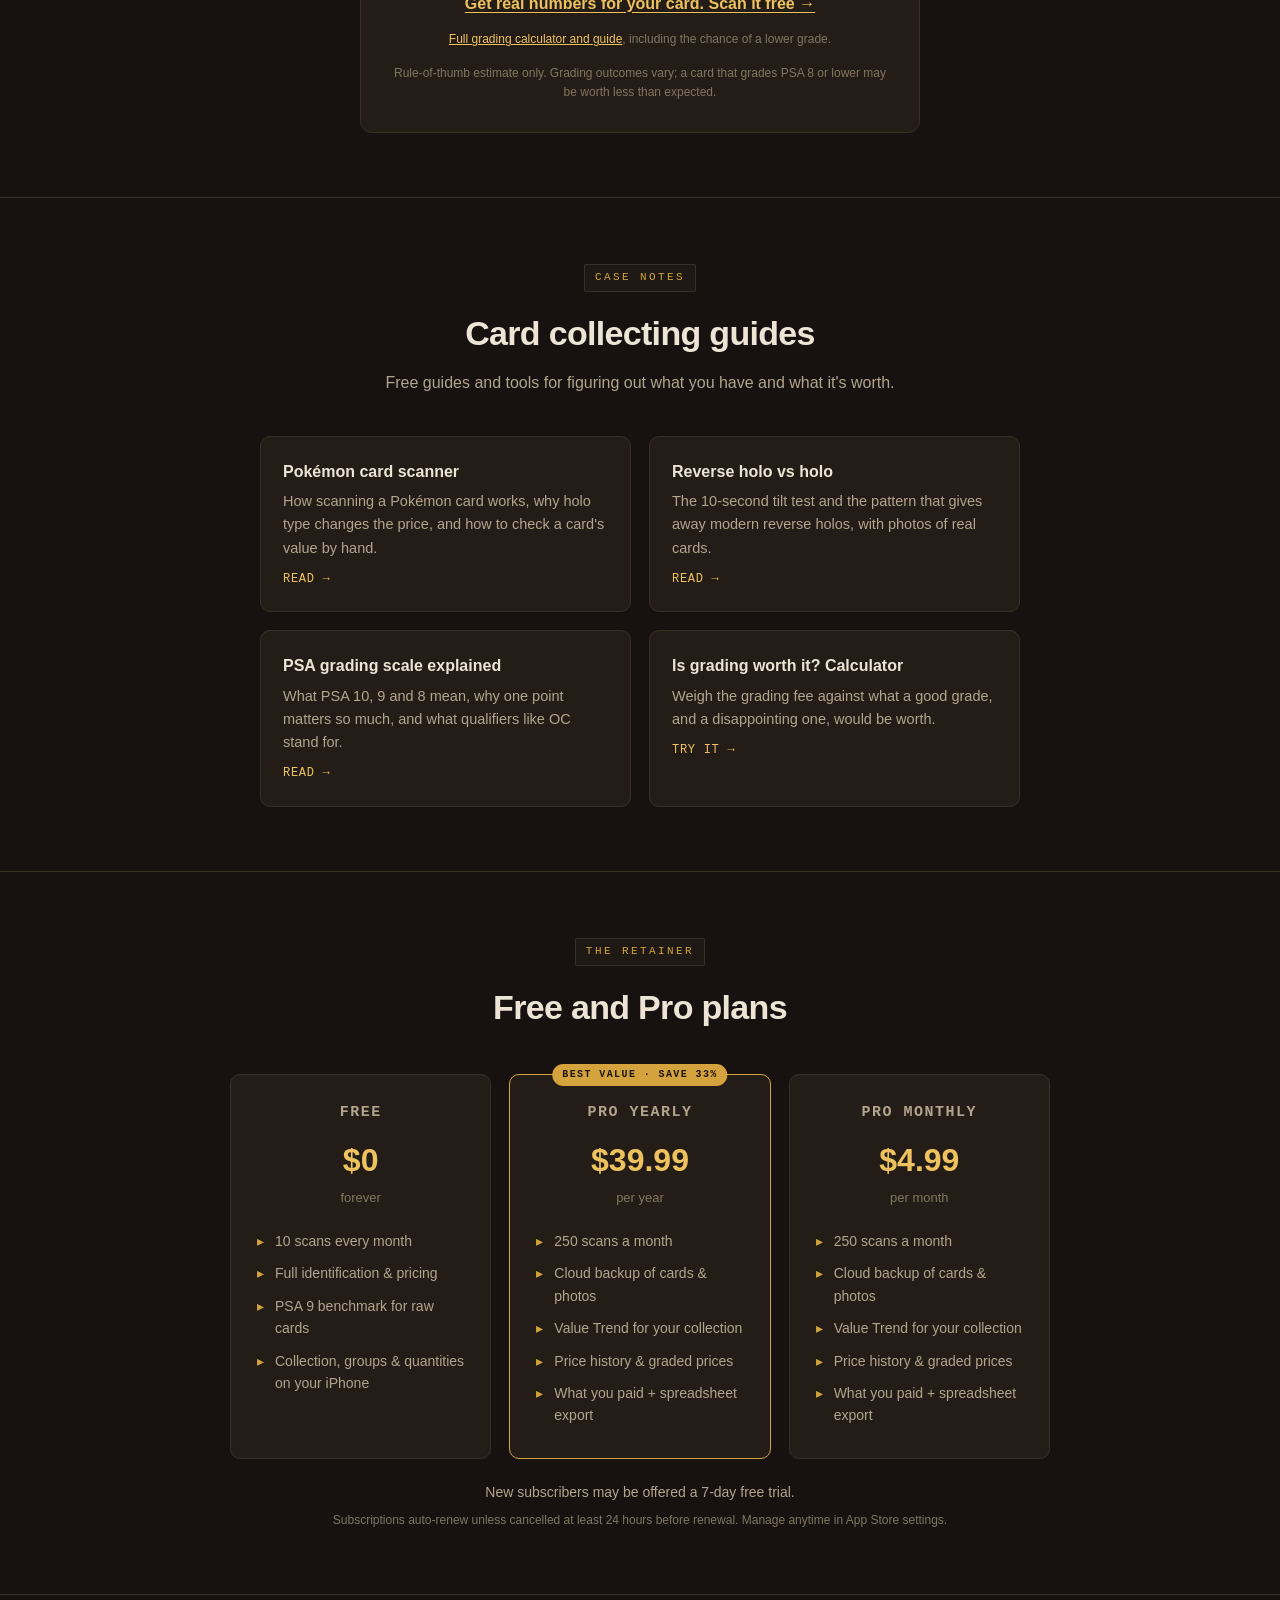
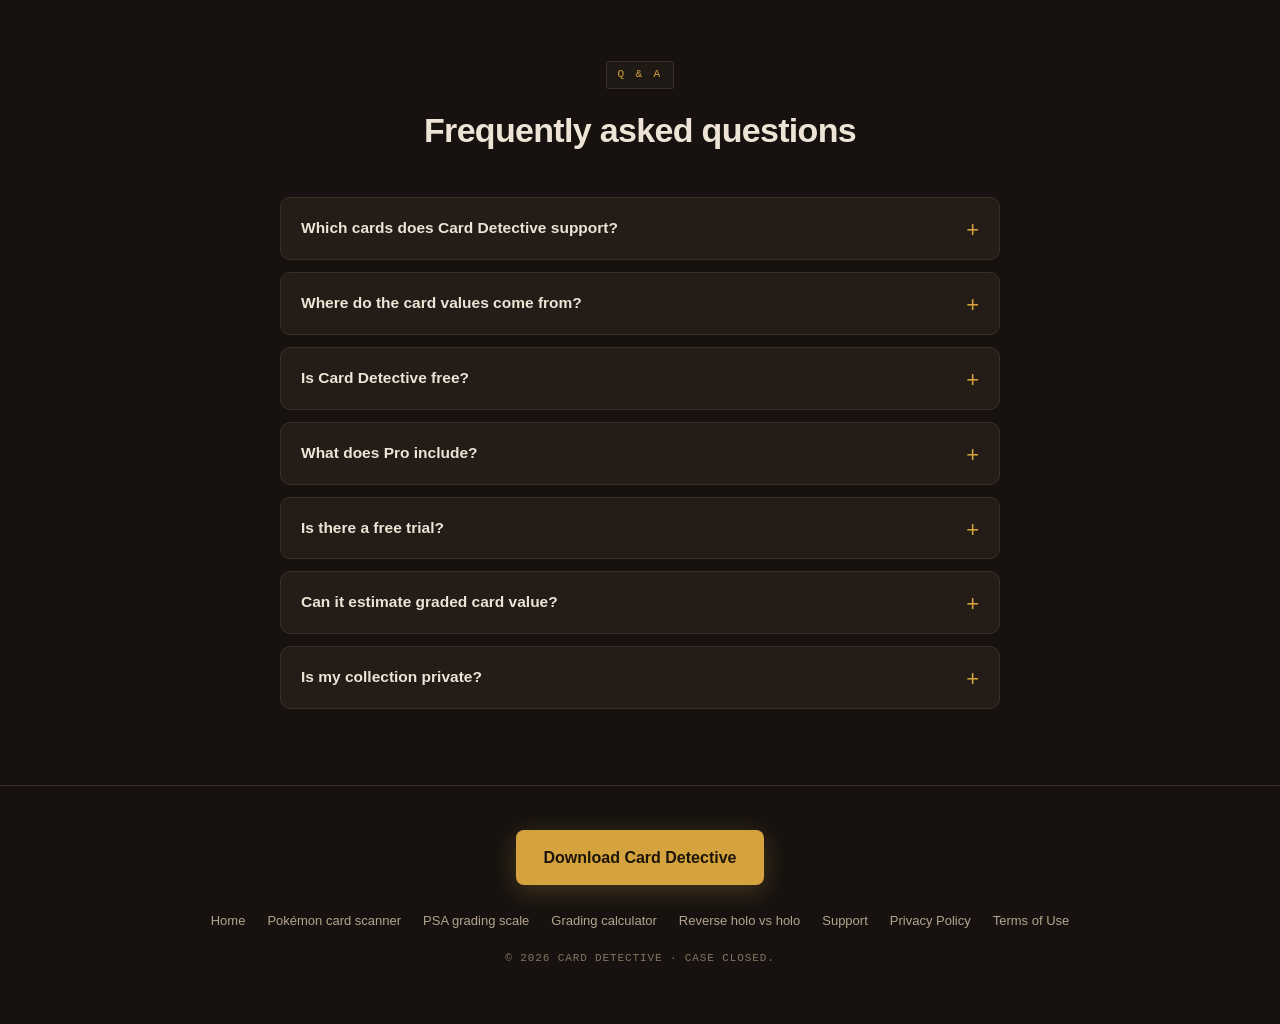
==== commit 12ffaeff: "Home: Guides section linking all four guides Co-Authored-By: Claude Opus 5.5 <noreply@anthropic.com>" ====
--- a/index.html
+++ b/index.html
@@ -302,6 +302,14 @@
   .calc-cta { margin-top: 22px; text-align: center; }
   .calc-cta a { color: var(--gold-bright); font-weight: 700; text-decoration: underline; text-underline-offset: 3px; }
   .calc-note { font-size: 12px; color: var(--ink-mute); text-align: center; margin-top: 14px; }
+
+  .guides { display: grid; grid-template-columns: repeat(2, 1fr); gap: 18px; max-width: 760px; margin: 0 auto; }
+  @media (max-width: 640px) { .guides { grid-template-columns: 1fr; } }
+  a.guide { display: block; background: var(--bg-card); border: 1px solid var(--border); border-radius: 10px; padding: 22px; text-decoration: none; color: inherit; }
+  a.guide:hover { border-color: var(--gold); }
+  a.guide h3 { font-size: 16px; margin-bottom: 6px; color: var(--ink); }
+  a.guide p { color: var(--ink-dim); font-size: 14.5px; }
+  a.guide .more { display: inline-block; margin-top: 10px; font-family: var(--mono); font-size: 12px; letter-spacing: 0.06em; color: var(--gold-bright); }
 
   /* ── Pricing ── */
   .plans { display: grid; grid-template-columns: repeat(3, 1fr); gap: 18px; max-width: 820px; margin: 0 auto; }
@@ -566,6 +574,38 @@
       <p class="calc-note"><a href="/should-i-grade-my-card/" style="color:var(--gold-bright)">Full grading calculator and guide</a>, including the chance of a lower grade.</p>
       <p class="calc-note">Rule-of-thumb estimate only. Grading outcomes vary; a card that grades PSA 8 or lower may be worth less than expected.</p>
     </form>
+  </div>
+</section>
+
+<section id="guides" aria-labelledby="guides-h">
+  <div class="wrap">
+    <div class="sec-head">
+      <span class="evidence-tag">Case Notes</span>
+      <h2 id="guides-h">Card collecting guides</h2>
+      <p>Free guides and tools for figuring out what you have and what it's worth.</p>
+    </div>
+    <div class="guides">
+      <a class="guide" href="/pokemon-card-scanner/">
+        <h3>Pokémon card scanner</h3>
+        <p>How scanning a Pokémon card works, why holo type changes the price, and how to check a card's value by hand.</p>
+        <span class="more">READ →</span>
+      </a>
+      <a class="guide" href="/how-to-tell-reverse-holo-pokemon-card/">
+        <h3>Reverse holo vs holo</h3>
+        <p>The 10-second tilt test and the pattern that gives away modern reverse holos, with photos of real cards.</p>
+        <span class="more">READ →</span>
+      </a>
+      <a class="guide" href="/psa-grading-scale/">
+        <h3>PSA grading scale explained</h3>
+        <p>What PSA 10, 9 and 8 mean, why one point matters so much, and what qualifiers like OC stand for.</p>
+        <span class="more">READ →</span>
+      </a>
+      <a class="guide" href="/should-i-grade-my-card/">
+        <h3>Is grading worth it? Calculator</h3>
+        <p>Weigh the grading fee against what a good grade, and a disappointing one, would be worth.</p>
+        <span class="more">TRY IT →</span>
+      </a>
+    </div>
   </div>
 </section>
 
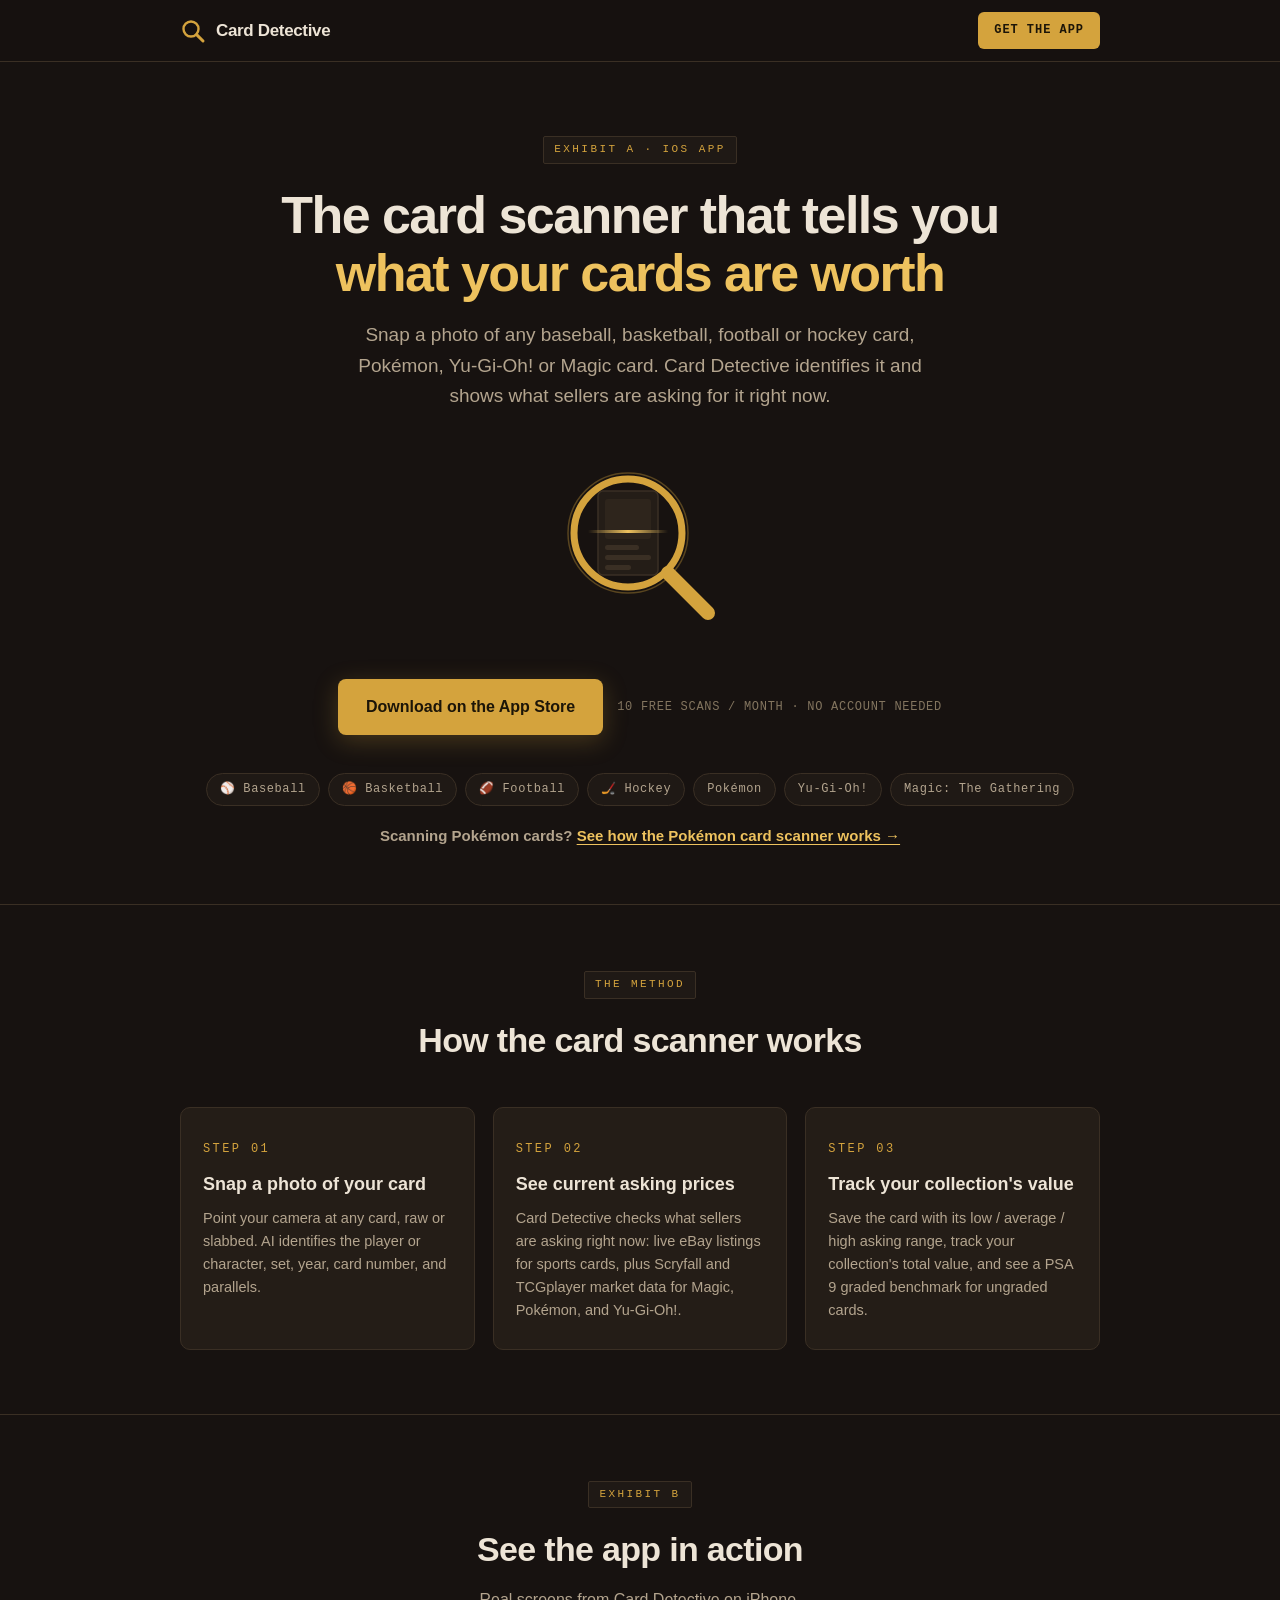
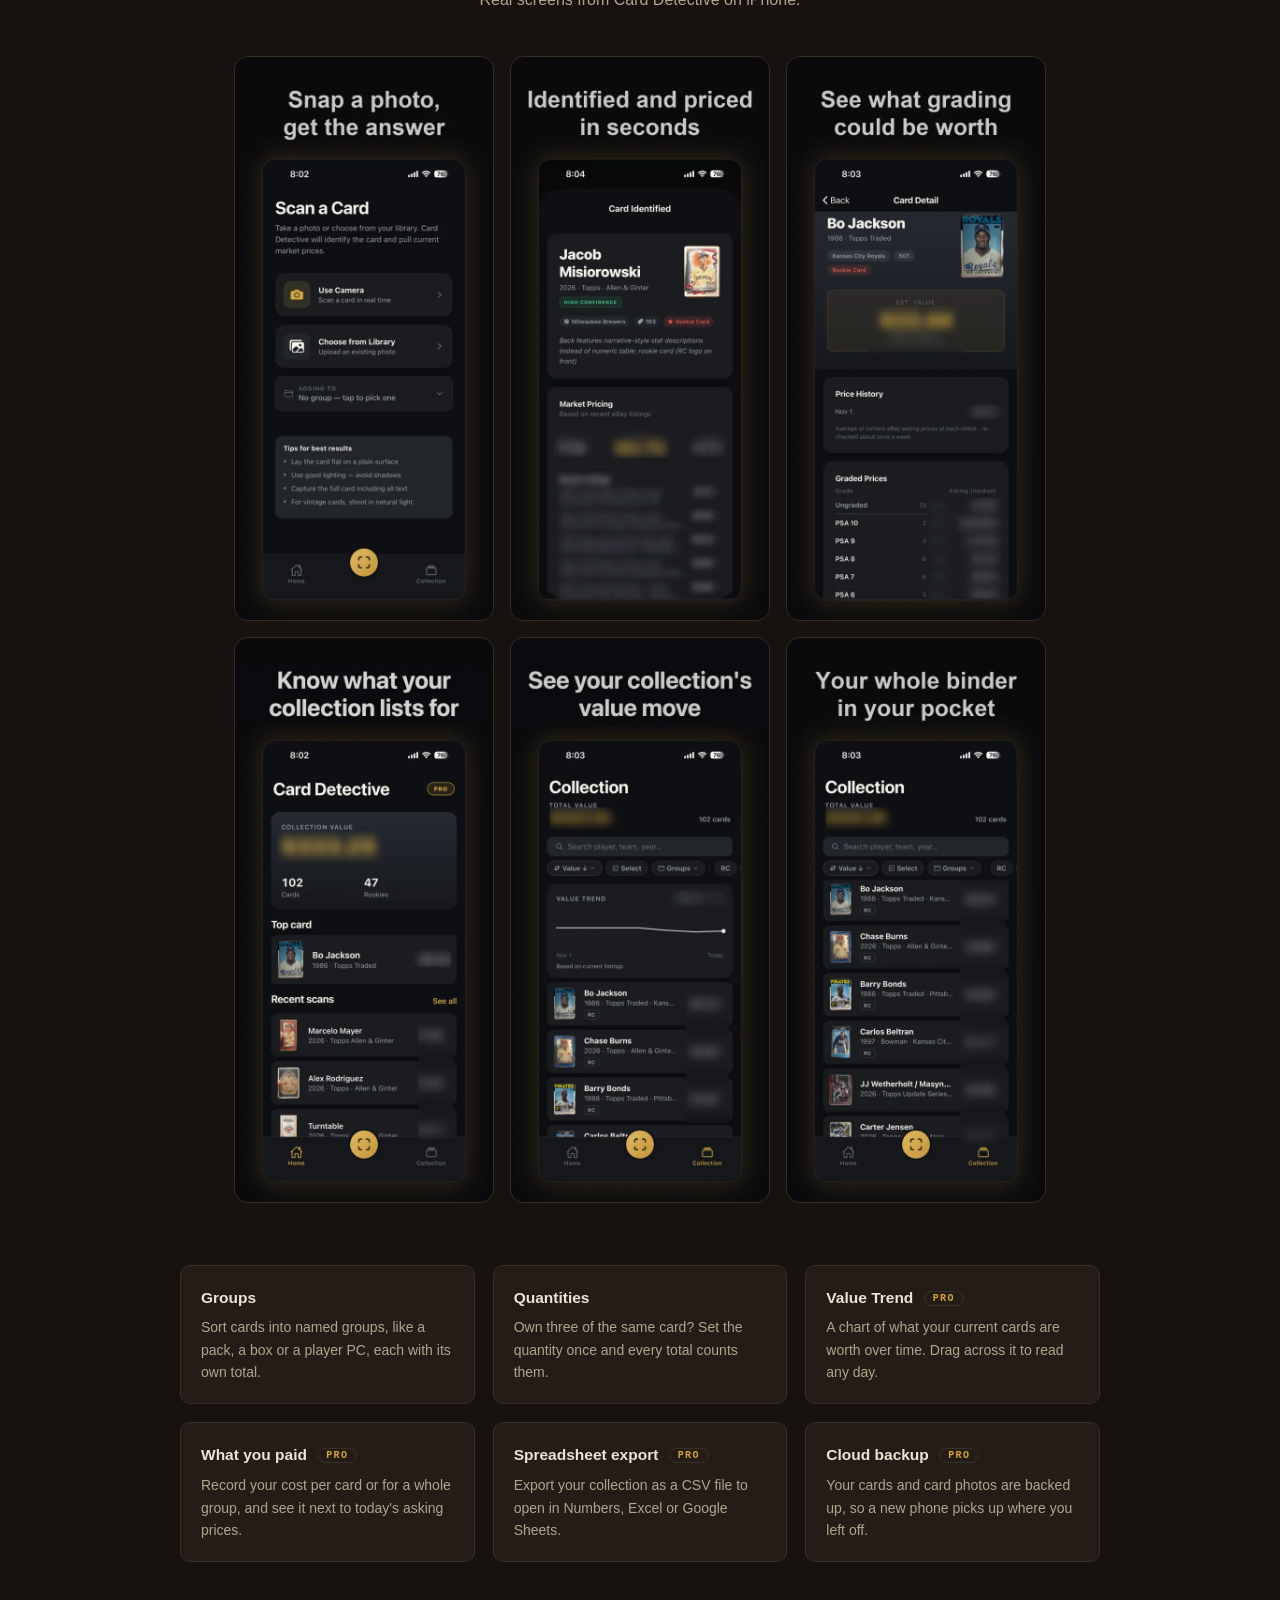
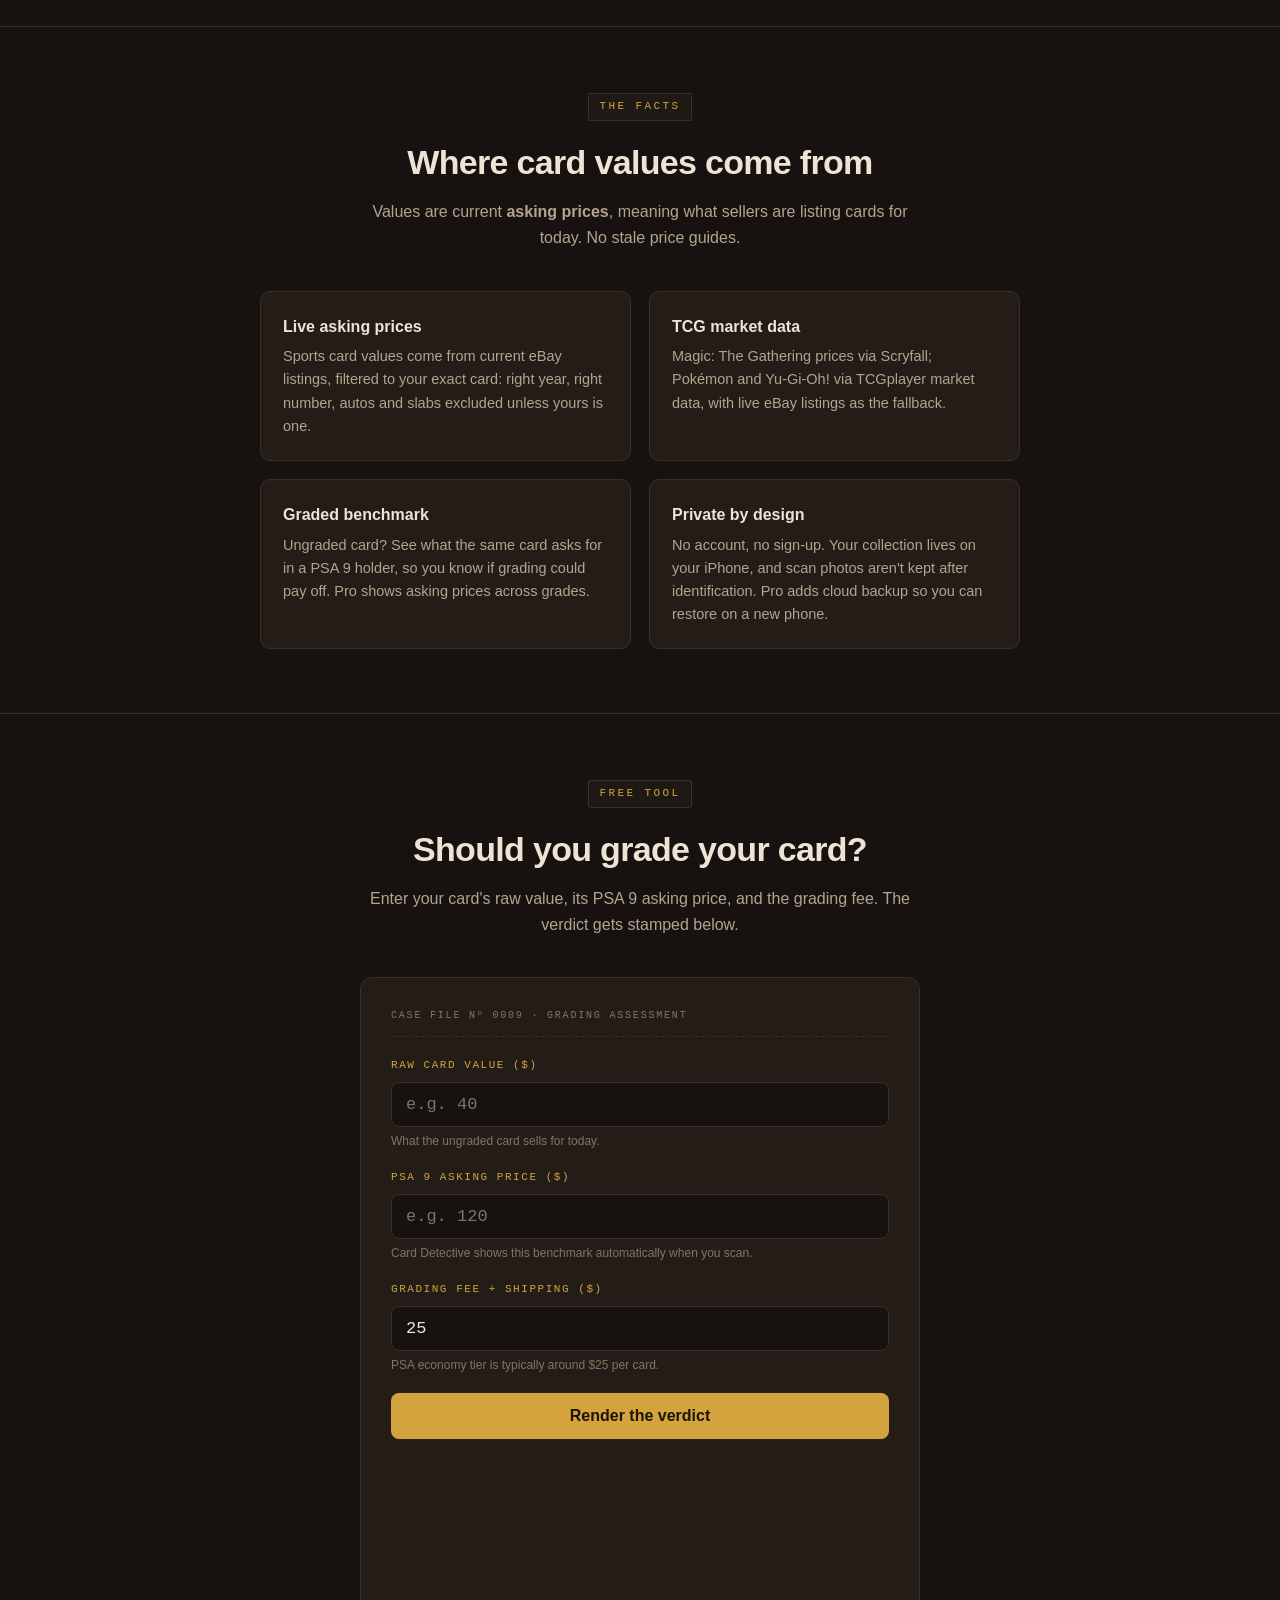
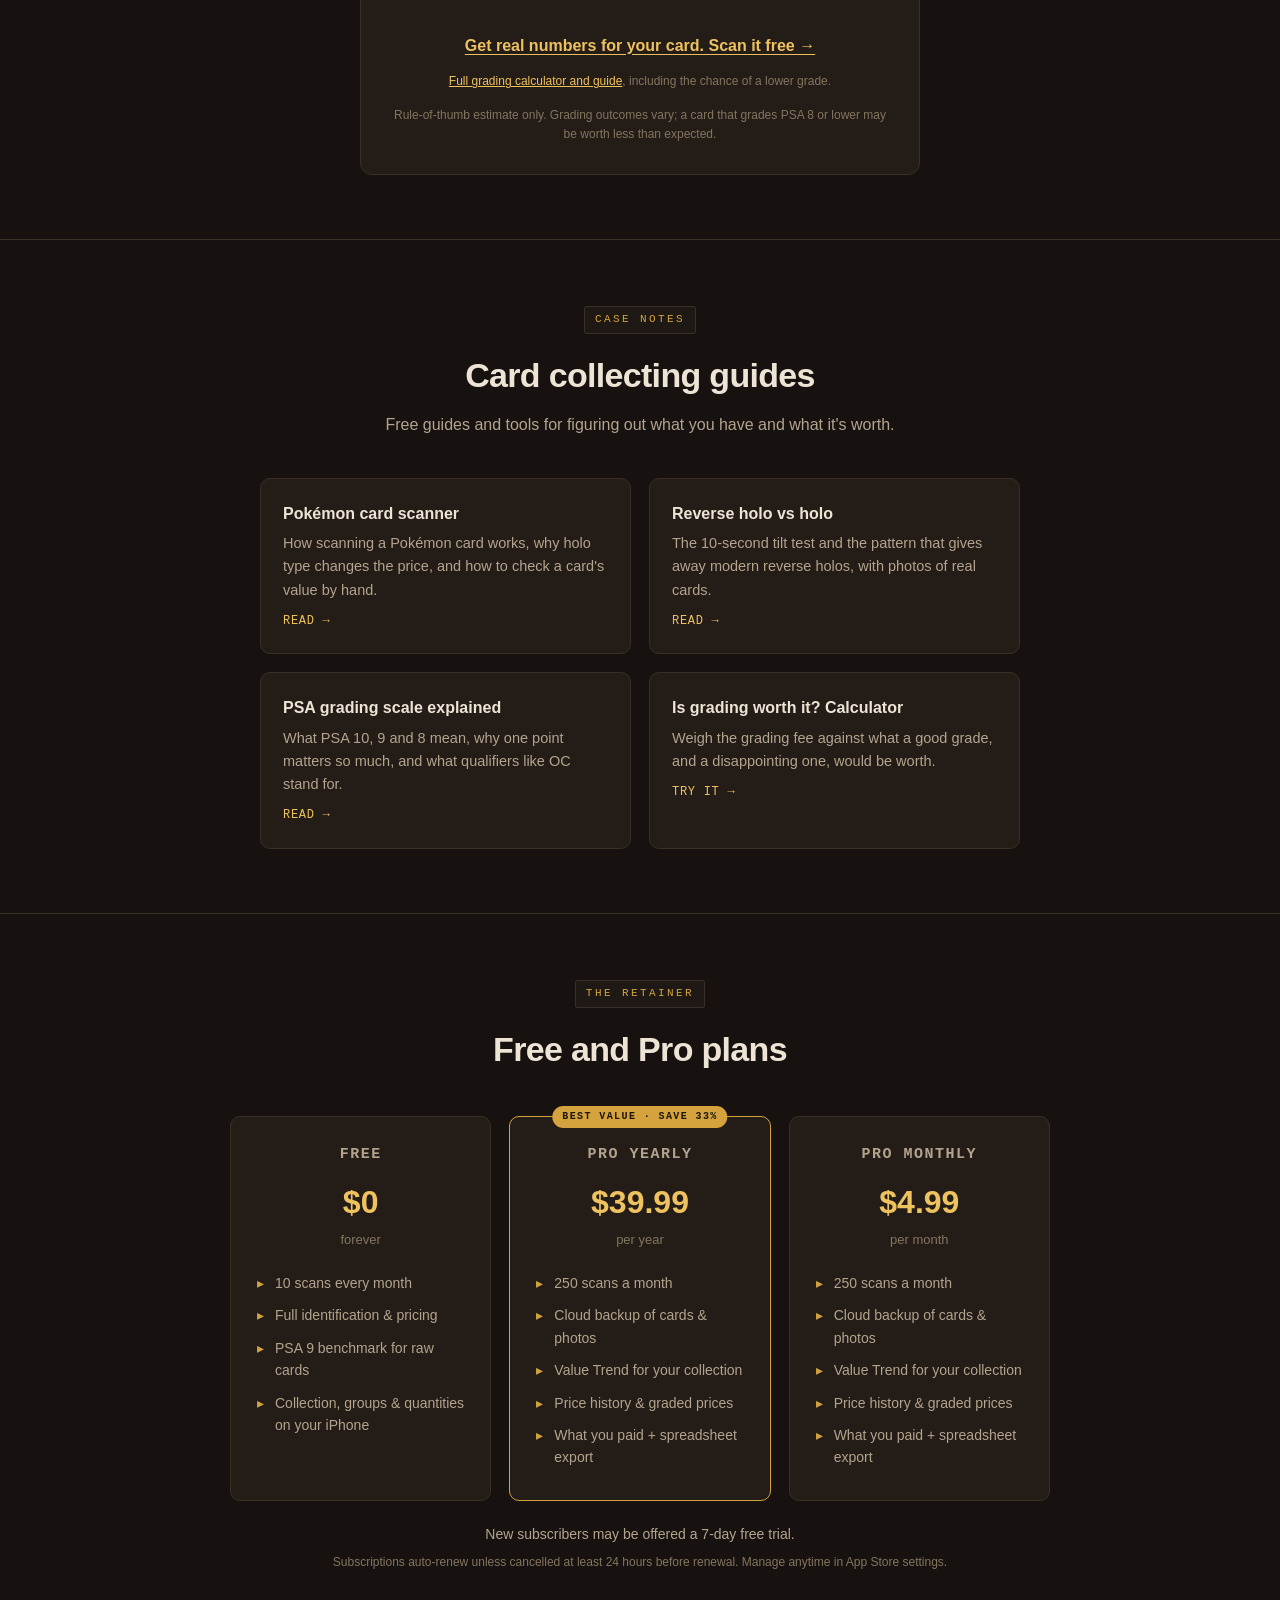
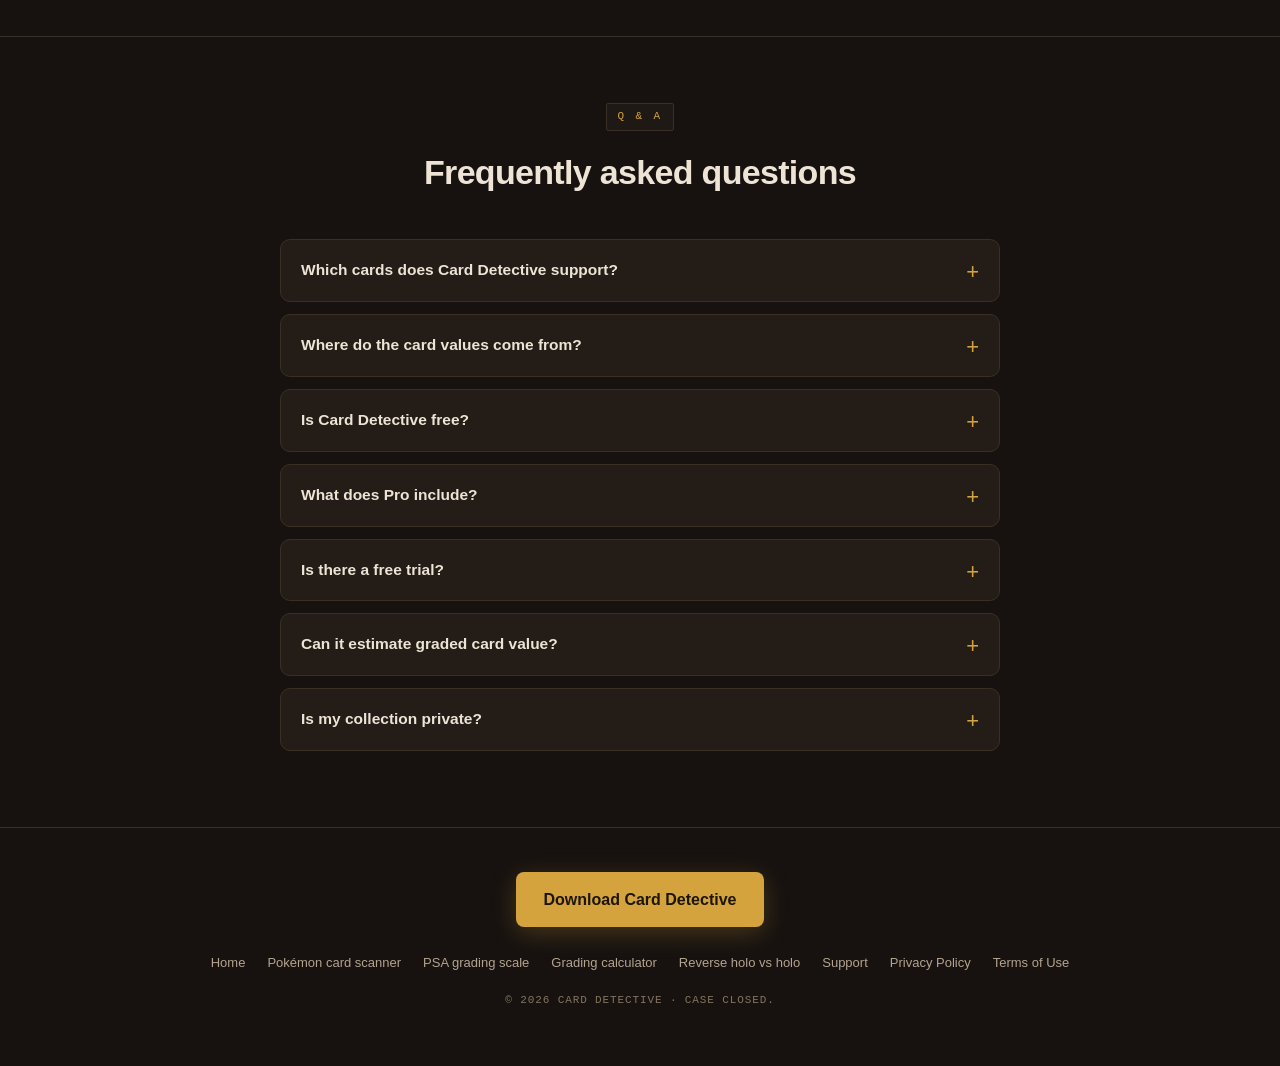
==== commit f9034743: "Home: Pokémon chip back to a plain label; explicit 'Pokémon card scanner' text link under the chips " ====
--- a/index.html
+++ b/index.html
@@ -236,6 +236,8 @@
     padding: 6px 13px; border-radius: 999px;
   }
 
+  .poke-link { margin-top: 18px; font-size: 15px; color: var(--ink-dim); }
+  .poke-link a { color: var(--gold-bright); font-weight: 600; text-decoration: underline; text-underline-offset: 3px; }
   /* ── Sections ── */
   section { padding: 64px 0; border-top: 1px solid var(--border); }
   .sec-head { text-align: center; margin-bottom: 40px; }
@@ -424,10 +426,11 @@
       <span class="chip">🏀 Basketball</span>
       <span class="chip">🏈 Football</span>
       <span class="chip">🏒 Hockey</span>
-      <a class="chip" href="/pokemon-card-scanner/" style="text-decoration:none">Pokémon</a>
+      <span class="chip">Pokémon</span>
       <span class="chip">Yu-Gi-Oh!</span>
       <span class="chip">Magic: The Gathering</span>
     </div>
+    <p class="poke-link"><strong>Scanning Pokémon cards?</strong> <a href="/pokemon-card-scanner/">See how the Pokémon card scanner works →</a></p>
   </div>
 </header>
 
